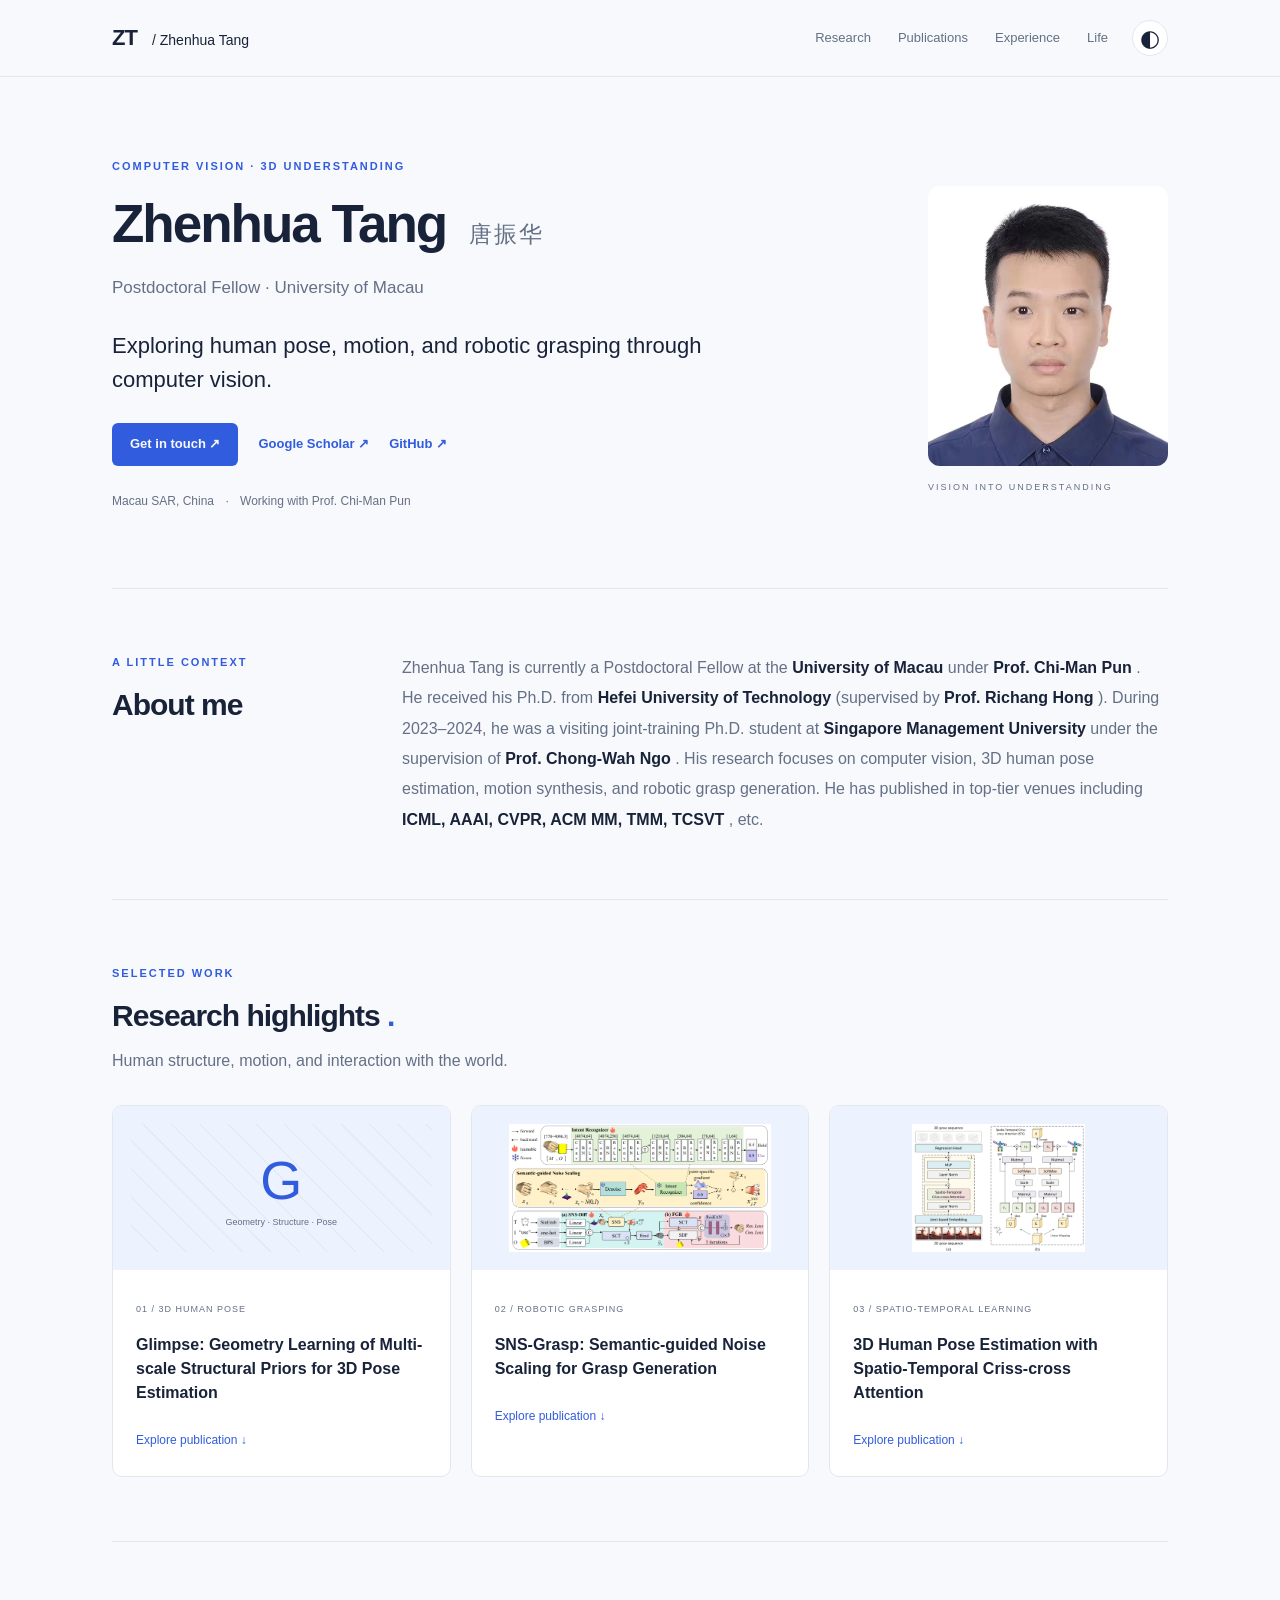
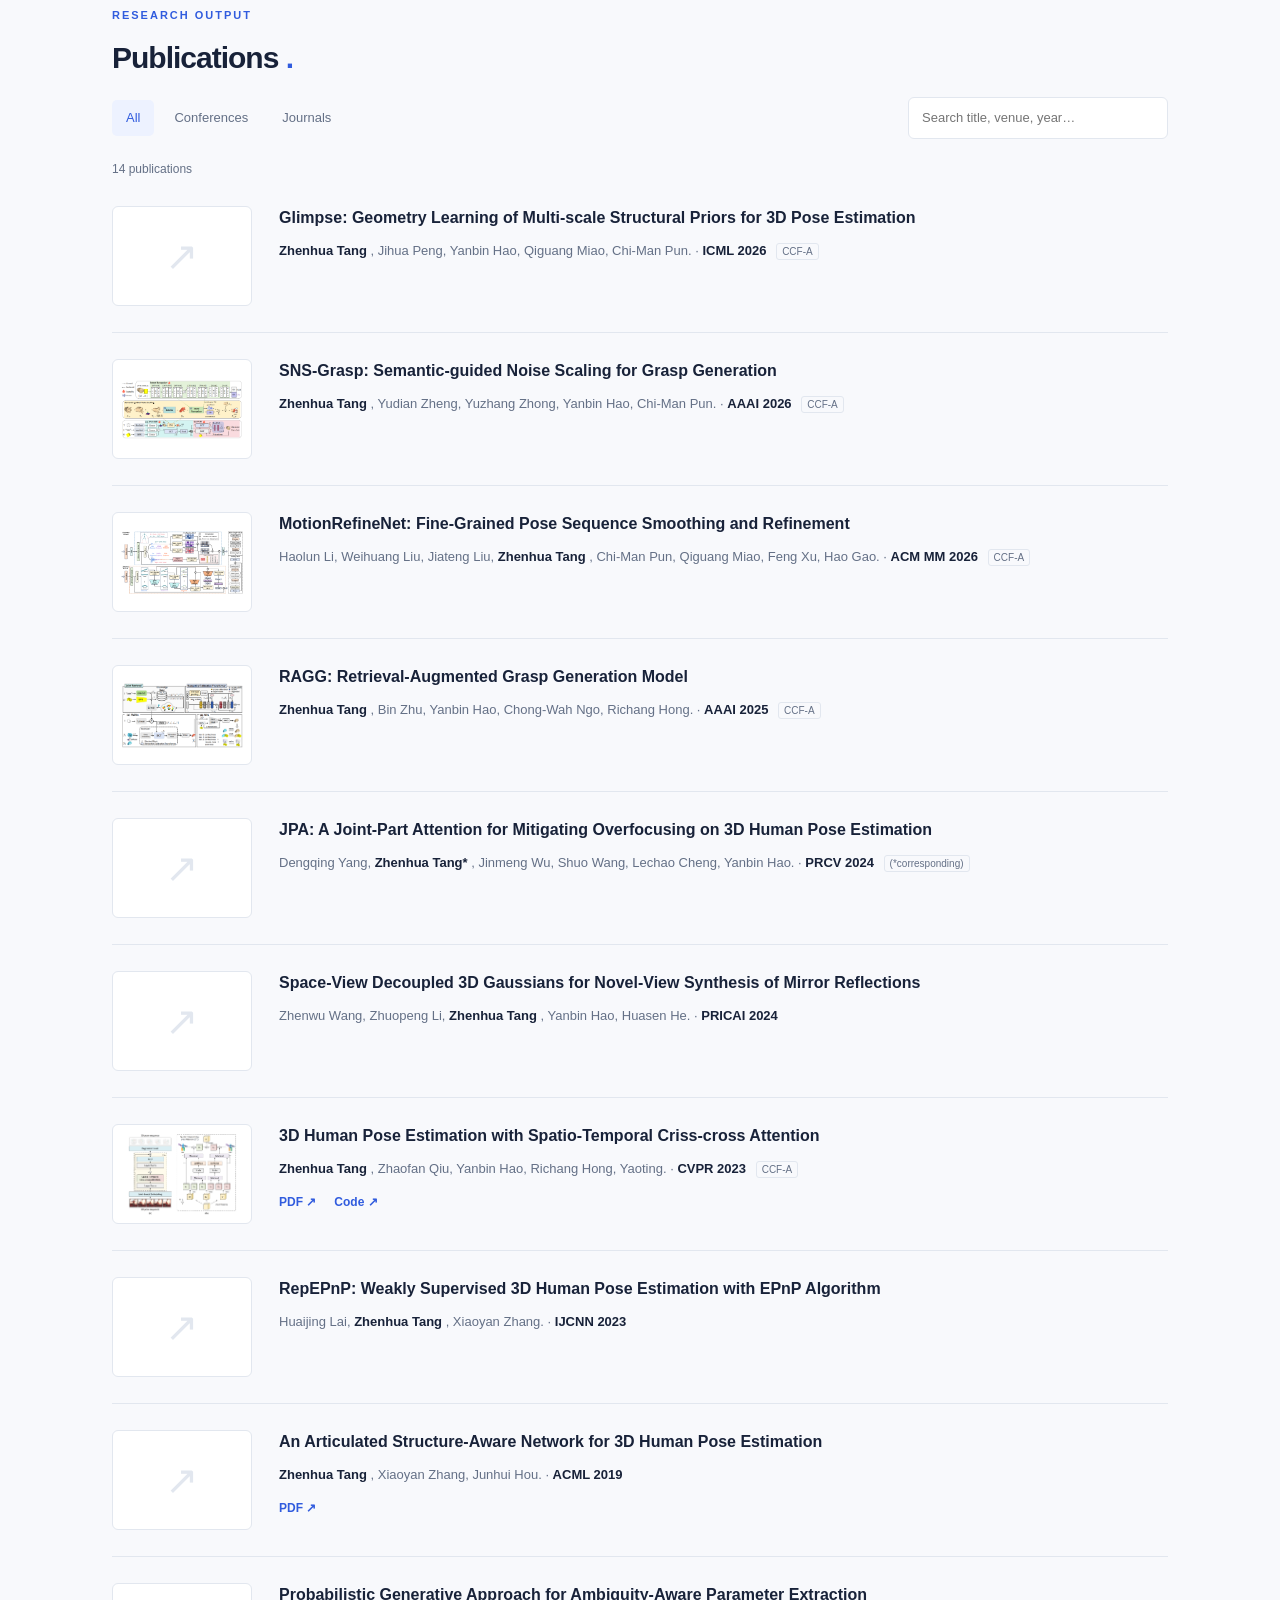
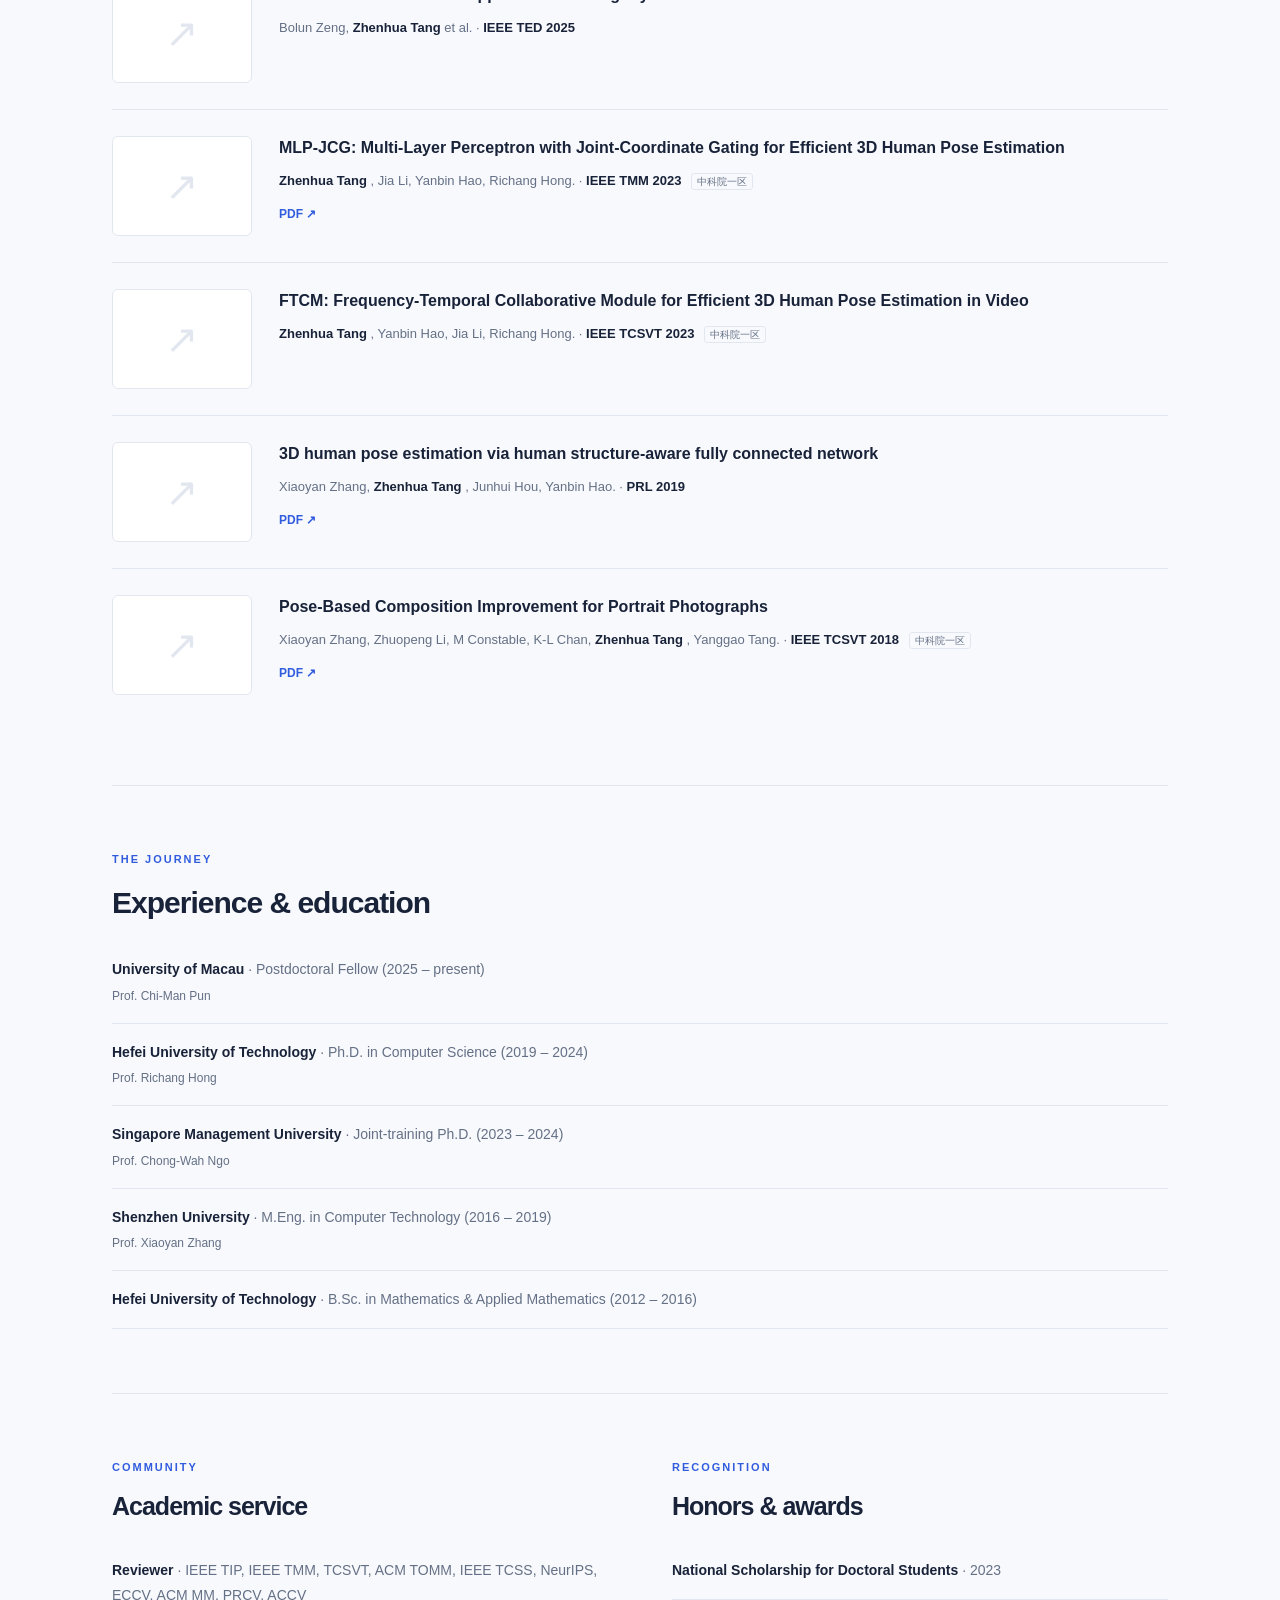
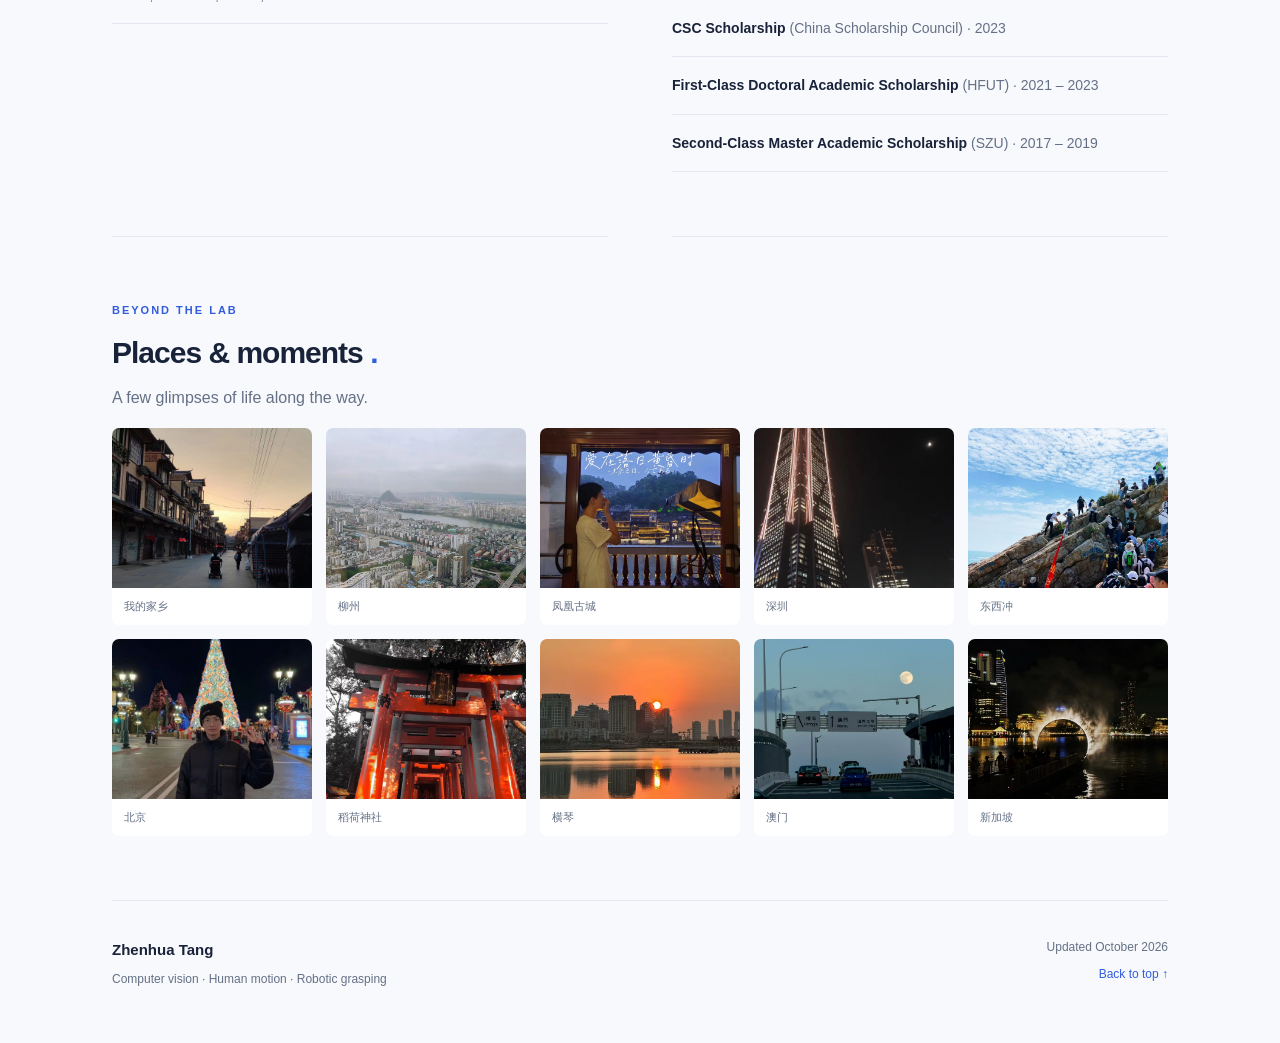
==== index.html @ 8491d450 "Redesign academic homepage with responsive research showcase" ====
<!DOCTYPE html>
<html lang="en">
 <head>
  <meta charset="utf-8"/>
  <meta content="width=device-width,initial-scale=1" name="viewport"/>
  <meta content="Zhenhua Tang, Postdoctoral Fellow at the University of Macau. Research in 3D human pose estimation, motion synthesis and robotic grasp generation." name="description"/>
  <meta content="light dark" name="color-scheme"/>
  <meta content="#f8f9fc" name="theme-color"/>
  <meta content="Zhenhua Tang | 3D Vision &amp; Embodied Intelligence" property="og:title"/>
  <meta content="Research, publications and life beyond the lab." property="og:description"/>
  <meta content="website" property="og:type"/>
  <title>
   Zhenhua Tang · 唐振华 | Research
  </title>
  <link href="data:image/svg+xml,%3Csvg xmlns='http://www.w3.org/2000/svg' viewBox='0 0 80 80'%3E%3Crect width='80' height='80' rx='18' fill='%232f5be7'/%3E%3Ctext x='10' y='54' fill='white' font-size='36'%3EZT%3C/text%3E%3C/svg%3E" rel="icon"/>
  <link href="site.css" rel="stylesheet"/>
 </head>
 <body>
  <a class="skip" href="#main">
   Skip to content
  </a>
  <header>
   <nav aria-label="Main navigation">
    <a class="brand" href="#home">
     ZT
     <span>
      / Zhenhua Tang
     </span>
    </a>
    <div class="nav-links">
     <a href="#research">
      Research
     </a>
     <a href="#publication">
      Publications
     </a>
     <a href="#experience">
      Experience
     </a>
     <a href="#travels">
      Life
     </a>
    </div>
    <button aria-label="Toggle color theme" id="theme" title="Toggle color theme">
     ◐
    </button>
   </nav>
  </header>
  <main id="main">
   <section class="hero" id="home">
    <div>
     <p class="eyebrow">
      COMPUTER VISION · 3D UNDERSTANDING
     </p>
     <h1>
      Zhenhua Tang
      <span lang="zh">
       唐振华
      </span>
     </h1>
     <p class="role">
      Postdoctoral Fellow · University of Macau
     </p>
     <p class="hero-description">
      Exploring human pose, motion, and robotic grasping through computer vision.
     </p>
     <div class="contact">
      <a class="primary" href="mailto:zhenhuat@foxmail.com">
       Get in touch ↗
      </a>
      <a href="https://scholar.google.com.hk/citations?hl=zh-CN&amp;user=5Iop66sAAAAJ">
       Google Scholar ↗
      </a>
      <a href="https://github.com/zhenhuat">
       GitHub ↗
      </a>
     </div>
     <p class="location">
      Macau SAR, China
      <span>
       ·
      </span>
      Working with Prof. Chi-Man Pun
     </p>
    </div>
    <div class="portrait">
     <img alt="Portrait of Zhenhua Tang" height="280" src="zhenhuat.jpg" width="240"/>
     <span>
      VISION INTO UNDERSTANDING
     </span>
    </div>
   </section>
   <section class="about" id="about">
    <div class="section-heading">
     <p class="eyebrow">
      A LITTLE CONTEXT
     </p>
     <h2>
      About me
     </h2>
    </div>
    <div class="bio">
     Zhenhua Tang is currently a Postdoctoral Fellow at the
     <strong>
      University of Macau
     </strong>
     under
     <strong>
      Prof. Chi-Man Pun
     </strong>
     .
      He received his Ph.D. from
     <strong>
      Hefei University of Technology
     </strong>
     (supervised by
     <strong>
      Prof. Richang Hong
     </strong>
     ).
      During 2023–2024, he was a visiting joint-training Ph.D. student at
     <strong>
      Singapore Management University
     </strong>
     under the supervision of
     <strong>
      Prof. Chong-Wah Ngo
     </strong>
     .
      His research focuses on computer vision, 3D human pose estimation, motion synthesis, and robotic grasp generation.
      He has published in top-tier venues including
     <strong>
      ICML, AAAI, CVPR, ACM MM, TMM, TCSVT
     </strong>
     , etc.
    </div>
   </section>
   <section id="research">
    <div class="section-heading">
     <p class="eyebrow">
      SELECTED WORK
     </p>
     <h2>
      Research highlights
      <span class="dot">
       .
      </span>
     </h2>
     <p>
      Human structure, motion, and interaction with the world.
     </p>
    </div>
    <div class="featured">
     <a class="feature" href="#paper-1">
      <div class="feature-image">
       <div aria-hidden="true" class="geometry">
        <span>
         G
        </span>
        <small>
         Geometry · Structure · Pose
        </small>
       </div>
      </div>
      <div class="feature-copy">
       <small>
        01 / 3D HUMAN POSE
       </small>
       <h3>
        Glimpse: Geometry Learning of Multi-scale Structural Priors for 3D Pose Estimation
       </h3>
       <span>
        Explore publication ↓
       </span>
      </div>
     </a>
     <a class="feature" href="#paper-2">
      <div class="feature-image">
       <img alt="SNS-Grasp: Semantic-guided Noise Scaling for Grasp Generation" loading="lazy" src="figs/sns_grasp_framework.png"/>
      </div>
      <div class="feature-copy">
       <small>
        02 / ROBOTIC GRASPING
       </small>
       <h3>
        SNS-Grasp: Semantic-guided Noise Scaling for Grasp Generation
       </h3>
       <span>
        Explore publication ↓
       </span>
      </div>
     </a>
     <a class="feature" href="#paper-7">
      <div class="feature-image">
       <img alt="3D Human Pose Estimation with Spatio-Temporal Criss-cross Attention" loading="lazy" src="figs/cvpr23_stc.png"/>
      </div>
      <div class="feature-copy">
       <small>
        03 / SPATIO-TEMPORAL LEARNING
       </small>
       <h3>
        3D Human Pose Estimation with Spatio-Temporal Criss-cross Attention
       </h3>
       <span>
        Explore publication ↓
       </span>
      </div>
     </a>
    </div>
   </section>
   <section id="publication">
    <div class="section-heading">
     <p class="eyebrow">
      RESEARCH OUTPUT
     </p>
     <h2>
      Publications
      <span class="dot">
       .
      </span>
     </h2>
    </div>
    <div class="tools">
     <div aria-label="Publication type" class="filters" role="group">
      <button aria-pressed="true" class="selected" data-filter="all">
       All
      </button>
      <button aria-pressed="false" data-filter="conference">
       Conferences
      </button>
      <button aria-pressed="false" data-filter="journal">
       Journals
      </button>
     </div>
     <label class="search">
      <span class="sr-only">
       Search publications
      </span>
      <input id="search" placeholder="Search title, venue, year…" type="search"/>
     </label>
    </div>
    <p aria-live="polite" class="result-count" id="results">
    </p>
    <div id="papers">
     <article class="pub-item" data-kind="conference" data-year="2026" id="paper-1">
      <div class="pub-thumb">
       <span aria-hidden="true" class="paper-mark">
        ↗
       </span>
      </div>
      <div>
       <h3>
        Glimpse: Geometry Learning of Multi-scale Structural Priors for 3D Pose Estimation
       </h3>
       <div class="pub-meta">
        <b>
         Zhenhua Tang
        </b>
        , Jihua Peng, Yanbin Hao, Qiguang Miao, Chi-Man Pun. ·
        <b>
         ICML 2026
        </b>
        <span>
         CCF-A
        </span>
       </div>
       <div class="pub-links">
       </div>
      </div>
     </article>
     <article class="pub-item" data-kind="conference" data-year="2026" id="paper-2">
      <div class="pub-thumb">
       <img alt="SNS-Grasp: Semantic-guided Noise Scaling for Grasp Generation research overview" loading="lazy" src="figs/sns_grasp_framework.png"/>
      </div>
      <div>
       <h3>
        SNS-Grasp: Semantic-guided Noise Scaling for Grasp Generation
       </h3>
       <div class="pub-meta">
        <b>
         Zhenhua Tang
        </b>
        , Yudian Zheng, Yuzhang Zhong, Yanbin Hao, Chi-Man Pun. ·
        <b>
         AAAI 2026
        </b>
        <span>
         CCF-A
        </span>
       </div>
       <div class="pub-links">
       </div>
      </div>
     </article>
     <article class="pub-item" data-kind="conference" data-year="2026" id="paper-3">
      <div class="pub-thumb">
       <img alt="MotionRefineNet: Fine-Grained Pose Sequence Smoothing and Refinement research overview" loading="lazy" src="figs/motionrefine_framework.png"/>
      </div>
      <div>
       <h3>
        MotionRefineNet: Fine-Grained Pose Sequence Smoothing and Refinement
       </h3>
       <div class="pub-meta">
        Haolun Li, Weihuang Liu, Jiateng Liu,
        <b>
         Zhenhua Tang
        </b>
        , Chi-Man Pun, Qiguang Miao, Feng Xu, Hao Gao. ·
        <b>
         ACM MM 2026
        </b>
        <span>
         CCF-A
        </span>
       </div>
       <div class="pub-links">
       </div>
      </div>
     </article>
     <article class="pub-item" data-kind="conference" data-year="2025" id="paper-4">
      <div class="pub-thumb">
       <img alt="RAGG: Retrieval-Augmented Grasp Generation Model research overview" loading="lazy" src="figs/ragg_framework.png"/>
      </div>
      <div>
       <h3>
        RAGG: Retrieval-Augmented Grasp Generation Model
       </h3>
       <div class="pub-meta">
        <b>
         Zhenhua Tang
        </b>
        , Bin Zhu, Yanbin Hao, Chong-Wah Ngo, Richang Hong. ·
        <b>
         AAAI 2025
        </b>
        <span>
         CCF-A
        </span>
       </div>
       <div class="pub-links">
       </div>
      </div>
     </article>
     <article class="pub-item" data-kind="conference" data-year="2024" id="paper-5">
      <div class="pub-thumb">
       <span aria-hidden="true" class="paper-mark">
        ↗
       </span>
      </div>
      <div>
       <h3>
        JPA: A Joint-Part Attention for Mitigating Overfocusing on 3D Human Pose Estimation
       </h3>
       <div class="pub-meta">
        Dengqing Yang,
        <b>
         Zhenhua Tang*
        </b>
        , Jinmeng Wu, Shuo Wang, Lechao Cheng, Yanbin Hao. ·
        <b>
         PRCV 2024
        </b>
        <span>
         (*corresponding)
        </span>
       </div>
       <div class="pub-links">
       </div>
      </div>
     </article>
     <article class="pub-item" data-kind="conference" data-year="2024" id="paper-6">
      <div class="pub-thumb">
       <span aria-hidden="true" class="paper-mark">
        ↗
       </span>
      </div>
      <div>
       <h3>
        Space-View Decoupled 3D Gaussians for Novel-View Synthesis of Mirror Reflections
       </h3>
       <div class="pub-meta">
        Zhenwu Wang, Zhuopeng Li,
        <b>
         Zhenhua Tang
        </b>
        , Yanbin Hao, Huasen He. ·
        <b>
         PRICAI 2024
        </b>
       </div>
       <div class="pub-links">
       </div>
      </div>
     </article>
     <article class="pub-item" data-kind="conference" data-year="2023" id="paper-7">
      <div class="pub-thumb">
       <img alt="3D Human Pose Estimation with Spatio-Temporal Criss-cross Attention research overview" loading="lazy" src="figs/cvpr23_stc.png"/>
      </div>
      <div>
       <h3>
        3D Human Pose Estimation with Spatio-Temporal Criss-cross Attention
       </h3>
       <div class="pub-meta">
        <b>
         Zhenhua Tang
        </b>
        , Zhaofan Qiu, Yanbin Hao, Richang Hong, Yaoting. ·
        <b>
         CVPR 2023
        </b>
        <span>
         CCF-A
        </span>
       </div>
       <div class="pub-links">
        <a href="https://openaccess.thecvf.com/content/CVPR2023/papers/Tang_3D_Human_Pose_Estimation_With_Spatio-Temporal_Criss-Cross_Attention_CVPR_2023_paper.pdf">
         PDF ↗
        </a>
        <a href="https://github.com/zhenhuat/STCFormer">
         Code ↗
        </a>
       </div>
      </div>
     </article>
     <article class="pub-item" data-kind="conference" data-year="2023" id="paper-8">
      <div class="pub-thumb">
       <span aria-hidden="true" class="paper-mark">
        ↗
       </span>
      </div>
      <div>
       <h3>
        RepEPnP: Weakly Supervised 3D Human Pose Estimation with EPnP Algorithm
       </h3>
       <div class="pub-meta">
        Huaijing Lai,
        <b>
         Zhenhua Tang
        </b>
        , Xiaoyan Zhang. ·
        <b>
         IJCNN 2023
        </b>
       </div>
       <div class="pub-links">
       </div>
      </div>
     </article>
     <article class="pub-item" data-kind="conference" data-year="2019" id="paper-9">
      <div class="pub-thumb">
       <span aria-hidden="true" class="paper-mark">
        ↗
       </span>
      </div>
      <div>
       <h3>
        An Articulated Structure-Aware Network for 3D Human Pose Estimation
       </h3>
       <div class="pub-meta">
        <b>
         Zhenhua Tang
        </b>
        , Xiaoyan Zhang, Junhui Hou. ·
        <b>
         ACML 2019
        </b>
       </div>
       <div class="pub-links">
        <a href="http://proceedings.mlr.press/v101/tang19a.html">
         PDF ↗
        </a>
       </div>
      </div>
     </article>
     <article class="pub-item" data-kind="journal" data-year="2025" id="paper-10">
      <div class="pub-thumb">
       <span aria-hidden="true" class="paper-mark">
        ↗
       </span>
      </div>
      <div>
       <h3>
        Probabilistic Generative Approach for Ambiguity-Aware Parameter Extraction
       </h3>
       <div class="pub-meta">
        Bolun Zeng,
        <b>
         Zhenhua Tang
        </b>
        et al. ·
        <b>
         IEEE TED 2025
        </b>
       </div>
       <div class="pub-links">
       </div>
      </div>
     </article>
     <article class="pub-item" data-kind="journal" data-year="2023" id="paper-11">
      <div class="pub-thumb">
       <span aria-hidden="true" class="paper-mark">
        ↗
       </span>
      </div>
      <div>
       <h3>
        MLP-JCG: Multi-Layer Perceptron with Joint-Coordinate Gating for Efficient 3D Human Pose Estimation
       </h3>
       <div class="pub-meta">
        <b>
         Zhenhua Tang
        </b>
        , Jia Li, Yanbin Hao, Richang Hong. ·
        <b>
         IEEE TMM 2023
        </b>
        <span>
         中科院一区
        </span>
       </div>
       <div class="pub-links">
        <a href="https://ieeexplore.ieee.org/document/10029937">
         PDF ↗
        </a>
       </div>
      </div>
     </article>
     <article class="pub-item" data-kind="journal" data-year="2023" id="paper-12">
      <div class="pub-thumb">
       <span aria-hidden="true" class="paper-mark">
        ↗
       </span>
      </div>
      <div>
       <h3>
        FTCM: Frequency-Temporal Collaborative Module for Efficient 3D Human Pose Estimation in Video
       </h3>
       <div class="pub-meta">
        <b>
         Zhenhua Tang
        </b>
        , Yanbin Hao, Jia Li, Richang Hong. ·
        <b>
         IEEE TCSVT 2023
        </b>
        <span>
         中科院一区
        </span>
       </div>
       <div class="pub-links">
       </div>
      </div>
     </article>
     <article class="pub-item" data-kind="journal" data-year="2019" id="paper-13">
      <div class="pub-thumb">
       <span aria-hidden="true" class="paper-mark">
        ↗
       </span>
      </div>
      <div>
       <h3>
        3D human pose estimation via human structure-aware fully connected network
       </h3>
       <div class="pub-meta">
        Xiaoyan Zhang,
        <b>
         Zhenhua Tang
        </b>
        , Junhui Hou, Yanbin Hao. ·
        <b>
         PRL 2019
        </b>
       </div>
       <div class="pub-links">
        <a href="https://www.sciencedirect.com/science/article/pii/S016786551830432X">
         PDF ↗
        </a>
       </div>
      </div>
     </article>
     <article class="pub-item" data-kind="journal" data-year="2018" id="paper-14">
      <div class="pub-thumb">
       <span aria-hidden="true" class="paper-mark">
        ↗
       </span>
      </div>
      <div>
       <h3>
        Pose-Based Composition Improvement for Portrait Photographs
       </h3>
       <div class="pub-meta">
        Xiaoyan Zhang, Zhuopeng Li, M Constable, K-L Chan,
        <b>
         Zhenhua Tang
        </b>
        , Yanggao Tang. ·
        <b>
         IEEE TCSVT 2018
        </b>
        <span>
         中科院一区
        </span>
       </div>
       <div class="pub-links">
        <a href="https://ieeexplore.ieee.org/document/8319951">
         PDF ↗
        </a>
       </div>
      </div>
     </article>
    </div>
    <p hidden="" id="empty">
     No publications match your search.
    </p>
   </section>
   <section id="experience">
    <div class="section-heading">
     <p class="eyebrow">
      THE JOURNEY
     </p>
     <h2>
      Experience &amp; education
     </h2>
    </div>
    <ul class="clean-list">
     <li>
      <strong>
       University of Macau
      </strong>
      · Postdoctoral Fellow (2025 – present)
      <span>
       Prof. Chi-Man Pun
      </span>
     </li>
     <li>
      <strong>
       Hefei University of Technology
      </strong>
      · Ph.D. in Computer Science (2019 – 2024)
      <span>
       Prof. Richang Hong
      </span>
     </li>
     <li>
      <strong>
       Singapore Management University
      </strong>
      · Joint-training Ph.D. (2023 – 2024)
      <span>
       Prof. Chong-Wah Ngo
      </span>
     </li>
     <li>
      <strong>
       Shenzhen University
      </strong>
      · M.Eng. in Computer Technology (2016 – 2019)
      <span>
       Prof. Xiaoyan Zhang
      </span>
     </li>
     <li>
      <strong>
       Hefei University of Technology
      </strong>
      · B.Sc. in Mathematics &amp; Applied Mathematics (2012 – 2016)
     </li>
    </ul>
   </section>
   <div class="details-grid">
    <section id="service">
     <p class="eyebrow">
      COMMUNITY
     </p>
     <h2>
      Academic service
     </h2>
     <ul class="clean-list">
      <li>
       <strong>
        Reviewer
       </strong>
       · IEEE TIP, IEEE TMM, TCSVT, ACM TOMM, IEEE TCSS, NeurIPS, ECCV, ACM MM, PRCV, ACCV
      </li>
     </ul>
    </section>
    <section id="awards">
     <p class="eyebrow">
      RECOGNITION
     </p>
     <h2>
      Honors &amp; awards
     </h2>
     <ul class="clean-list">
      <li>
       <strong>
        National Scholarship for Doctoral Students
       </strong>
       · 2023
      </li>
      <li>
       <strong>
        CSC Scholarship
       </strong>
       (China Scholarship Council) · 2023
      </li>
      <li>
       <strong>
        First-Class Doctoral Academic Scholarship
       </strong>
       (HFUT) · 2021 – 2023
      </li>
      <li>
       <strong>
        Second-Class Master Academic Scholarship
       </strong>
       (SZU) · 2017 – 2019
      </li>
     </ul>
    </section>
   </div>
   <section id="travels">
    <div class="section-heading">
     <p class="eyebrow">
      BEYOND THE LAB
     </p>
     <h2>
      Places &amp; moments
      <span class="dot">
       .
      </span>
     </h2>
     <p>
      A few glimpses of life along the way.
     </p>
    </div>
    <div class="gallery">
     <button aria-label="View photo: 我的家乡" class="photo">
      <img alt="我的家乡" loading="lazy" src="guling.jpg"/>
      <span>
       我的家乡
      </span>
     </button>
     <button aria-label="View photo: 柳州" class="photo">
      <img alt="柳州" loading="lazy" src="liuzhou.jpg"/>
      <span>
       柳州
      </span>
     </button>
     <button aria-label="View photo: 凤凰古城" class="photo">
      <img alt="凤凰古城" loading="lazy" src="fenghuang.jpg"/>
      <span>
       凤凰古城
      </span>
     </button>
     <button aria-label="View photo: 深圳" class="photo">
      <img alt="深圳" loading="lazy" src="shenzhen.jpg"/>
      <span>
       深圳
      </span>
     </button>
     <button aria-label="View photo: 东西冲" class="photo">
      <img alt="东西冲" loading="lazy" src="xichong.jpg"/>
      <span>
       东西冲
      </span>
     </button>
     <button aria-label="View photo: 北京" class="photo">
      <img alt="北京" loading="lazy" src="beijing.jpg"/>
      <span>
       北京
      </span>
     </button>
     <button aria-label="View photo: 稻荷神社" class="photo">
      <img alt="稻荷神社" loading="lazy" src="daban.jpg"/>
      <span>
       稻荷神社
      </span>
     </button>
     <button aria-label="View photo: 横琴" class="photo">
      <img alt="横琴" loading="lazy" src="hengqin.jpg"/>
      <span>
       横琴
      </span>
     </button>
     <button aria-label="View photo: 澳门" class="photo">
      <img alt="澳门" loading="lazy" src="aomen.jpg"/>
      <span>
       澳门
      </span>
     </button>
     <button aria-label="View photo: 新加坡" class="photo">
      <img alt="新加坡" loading="lazy" src="xinjiapo.jpg"/>
      <span>
       新加坡
      </span>
     </button>
    </div>
   </section>
   <section hidden="" id="visitors">
    <p class="eyebrow">
     AROUND THE WORLD
    </p>
    <h2>
     Visitors
    </h2>
    <p class="visitor-note">
     Approximate visitor locations provided by a third-party analytics service.
    </p>
    <a id="visitor-link" rel="noopener noreferrer" target="_blank">
     <img alt="World map of approximate visitor locations" id="visitor-map"/>
    </a>
   </section>
   <footer>
    <div>
     <strong>
      Zhenhua Tang
     </strong>
     <p>
      Computer vision · Human motion · Robotic grasping
     </p>
    </div>
    <div>
     <span>
      Updated October 2026
     </span>
     <a href="#home">
      Back to top ↑
     </a>
    </div>
   </footer>
  </main>
  <dialog id="lightbox">
   <button aria-label="Close photo" class="close">
    ×
   </button>
   <img alt=""/>
   <p>
   </p>
  </dialog>
  <script src="site-config.js">
  </script>
  <script src="site.js">
  </script>
 </body>
</html>
---- site.css ----
:root{--bg:#f8f9fc;--surface:#fff;--text:#182239;--muted:#647086;--line:#e2e7ef;--accent:#315cde;--soft:#edf2ff;color-scheme:light}html[data-theme=dark]{--bg:#111722;--surface:#192230;--text:#e8edf7;--muted:#a4b0c4;--line:#303c50;--accent:#99b1ff;--soft:#222f48;color-scheme:dark}*{box-sizing:border-box}html{scroll-behavior:smooth;scroll-padding-top:100px}body{margin:0;background:var(--bg);color:var(--text);font:16px/1.75 Inter,-apple-system,BlinkMacSystemFont,'Segoe UI','Microsoft YaHei',sans-serif}a{color:var(--accent);text-decoration:none}a:hover{text-decoration:underline}button,input{font:inherit}button{cursor:pointer}a:focus-visible,button:focus-visible,input:focus-visible{outline:3px solid var(--accent);outline-offset:4px}header{position:sticky;top:0;background:var(--bg);border-bottom:1px solid var(--line);z-index:20}nav{max-width:1120px;margin:auto;min-height:76px;display:flex;align-items:center;gap:24px;padding:12px 32px}.brand{font-size:22px;font-weight:800;color:var(--text);letter-spacing:-1px}.brand span{font-size:14px;font-weight:500;letter-spacing:0;margin-left:10px}.nav-links{display:flex;gap:27px;margin-left:auto}.nav-links a{font-size:13px;color:var(--muted)}.nav-links a.active{color:var(--accent)}#theme{border:1px solid var(--line);background:var(--surface);color:var(--text);border-radius:50%;width:36px;height:36px;font-size:23px;line-height:1}main{max-width:1120px;margin:auto;padding:0 32px}section{padding:64px 0;border-bottom:1px solid var(--line)}.hero{display:grid;grid-template-columns:1fr 240px;gap:70px;align-items:center;padding:80px 0 64px}.eyebrow{font-size:11px;letter-spacing:2px;font-weight:700;color:var(--accent);margin:0 0 14px}h1{font-size:clamp(34px,4.6vw,53px);line-height:1.15;letter-spacing:-2px;margin:18px 0}h1 span{display:inline-block;font-size:23px;color:var(--muted);font-weight:400;letter-spacing:2px;margin-left:10px}h2{font-size:30px;line-height:1.25;letter-spacing:-1px;margin:0 0 20px}h3{line-height:1.5}.dot{color:var(--accent)}.role{font-size:17px;margin:0;color:var(--muted)}.hero-description{font-size:22px;line-height:1.55;max-width:600px;margin:26px 0}.contact{display:flex;gap:20px;align-items:center;flex-wrap:wrap;font-size:13px;font-weight:600}.contact .primary{padding:10px 18px;background:var(--accent);color:var(--bg);border-radius:6px}.location{font-size:12px;color:var(--muted);margin-top:25px}.location span{margin:0 8px}.portrait img{width:240px;height:280px;object-fit:cover;border-radius:12px;display:block}.portrait>span{display:block;letter-spacing:2px;font-size:9px;color:var(--muted);margin-top:14px}.about{display:grid;grid-template-columns:250px 1fr;gap:40px}.bio{max-width:760px;line-height:1.9;color:var(--muted)}.bio strong{color:var(--text);font-weight:600}.section-heading>p:last-child:not(.eyebrow){color:var(--muted);margin-top:-8px}.featured{display:grid;grid-template-columns:repeat(3,1fr);gap:20px;margin-top:30px}.feature{display:block;border:1px solid var(--line);border-radius:10px;overflow:hidden;background:var(--surface);color:var(--text);transition:transform .2s}.feature:hover{transform:translateY(-4px);text-decoration:none}.feature-image{height:164px;background:var(--soft);padding:18px;display:flex;align-items:center;justify-content:center}.feature-image img{width:100%;height:100%;object-fit:contain}.feature-copy{padding:23px}.feature-copy small{font-size:9px;letter-spacing:1px;color:var(--muted)}.feature-copy h3{font-size:16px;margin:12px 0 20px}.feature-copy>span{font-size:12px;color:var(--accent)}.geometry{width:100%;height:100%;display:grid;place-content:center;text-align:center;background:repeating-linear-gradient(45deg,transparent,transparent 18px,var(--line) 19px,transparent 20px)}.geometry span{font-size:54px;line-height:1.3;color:var(--accent);font-weight:300}.geometry small{font-size:9px;color:var(--muted)}.tools{display:flex;justify-content:space-between;gap:20px;align-items:center;flex-wrap:wrap}.filters{display:flex;gap:6px}.filters button{padding:7px 14px;border:0;border-radius:5px;background:transparent;color:var(--muted);font-size:13px}.filters .selected{background:var(--soft);color:var(--accent)}input{border:1px solid var(--line);background:var(--surface);border-radius:6px;padding:9px 13px;color:var(--text);font-size:13px;width:260px}.result-count{font-size:12px;color:var(--muted);margin:20px 0 0}.pub-item{display:grid;grid-template-columns:140px 1fr;gap:27px;padding:26px 0;border-bottom:1px solid var(--line)}.pub-item:last-child{border:0}.pub-item[hidden]{display:none}.pub-thumb{width:140px;height:100px;background:var(--surface);border:1px solid var(--line);border-radius:6px;display:grid;place-items:center;padding:8px}.pub-thumb img{width:100%;height:82px;object-fit:contain}.paper-mark{color:var(--line);font-size:40px}.pub-item h3{font-size:16px;font-weight:650;margin:0 0 9px}.pub-meta{color:var(--muted);font-size:13px;line-height:1.85}.pub-meta b{color:var(--text)}.pub-meta span{font-size:10px;border:1px solid var(--line);padding:2px 5px;margin-left:6px;border-radius:3px}.pub-links{display:flex;gap:18px;font-size:12px;font-weight:600;margin-top:10px}.clean-list{list-style:none;padding:0;margin:0}.clean-list li{padding:16px 0;border-bottom:1px solid var(--line);color:var(--muted);font-size:14px}.clean-list li strong{color:var(--text)}.clean-list li>span{display:block;font-size:12px;margin-top:4px}.details-grid{display:grid;grid-template-columns:1fr 1fr;gap:64px}.details-grid h2{font-size:25px}.gallery{display:grid;grid-template-columns:repeat(5,1fr);gap:14px}.photo{border:0;padding:0;background:var(--surface);color:var(--text);border-radius:7px;overflow:hidden;text-align:left}.photo img{display:block;width:100%;aspect-ratio:1.25;object-fit:cover;transition:filter .2s}.photo:hover img{filter:brightness(1.1)}.photo span{display:block;font-size:11px;padding:9px 12px;color:var(--muted)}footer{display:flex;justify-content:space-between;gap:24px;padding:36px 0 48px;font-size:12px;color:var(--muted)}footer strong{color:var(--text);font-size:15px}footer p{margin:5px 0}footer>div:last-child{display:flex;flex-direction:column;text-align:right;gap:6px}dialog{border:1px solid var(--line);background:var(--surface);color:var(--text);padding:40px 20px 12px;border-radius:10px;max-width:90vw;max-height:92vh}dialog::backdrop{background:#080f20cc}dialog img{display:block;max-width:82vw;max-height:72vh;object-fit:contain}dialog p{text-align:center;margin:10px 0}.close{position:absolute;right:8px;top:1px;font-size:28px;background:transparent;border:0;color:var(--text);width:38px;height:38px}.sr-only,.skip:not(:focus){position:absolute;width:1px;height:1px;overflow:hidden;clip-path:inset(50%)}.skip:focus{position:fixed;top:10px;left:10px;z-index:50;background:var(--surface);padding:12px}#visitor-map{max-width:100%;width:600px}.visitor-note{color:var(--muted);font-size:12px}@media(max-width:800px){.brand span{display:none}.hero{gap:30px;grid-template-columns:1fr 160px}.portrait img{width:160px;height:200px}.portrait>span{font-size:7px}.about{grid-template-columns:1fr;gap:0}.featured{gap:12px}.feature-copy{padding:15px}.feature-copy h3{font-size:14px}.gallery{grid-template-columns:repeat(3,1fr)}}@media(max-width:560px){nav{padding:12px 20px;gap:14px;flex-wrap:wrap}.nav-links{gap:14px}.nav-links a{font-size:11px}main{padding:0 22px}.hero{padding-top:38px;grid-template-columns:1fr;gap:25px}.portrait{grid-row:1;display:flex;align-items:end;gap:18px}.portrait img{width:92px;height:108px}.portrait>span{max-width:100px;line-height:1.8}.hero h1{font-size:36px;letter-spacing:-1.4px}.hero h1 span{font-size:21px}.hero-description{font-size:20px}.contact{gap:16px}.location{line-height:1.8}section{padding:42px 0}h2{font-size:27px}.featured{grid-template-columns:1fr}.feature{display:grid;grid-template-columns:115px 1fr}.feature-image{height:100%;min-height:160px;padding:9px}.feature-copy h3{margin:8px 0 12px}.geometry small{display:none}.pub-item{grid-template-columns:1fr;gap:14px}.pub-thumb:has(.paper-mark){display:none}.pub-thumb{width:160px}.details-grid{grid-template-columns:1fr;gap:0}.gallery{grid-template-columns:repeat(2,1fr)}input{width:100%}.search{width:100%}footer{flex-direction:column}footer>div:last-child{text-align:left}}@media(prefers-reduced-motion:reduce){html{scroll-behavior:auto}*,*::before,*::after{animation:none!important;transition:none!important}}
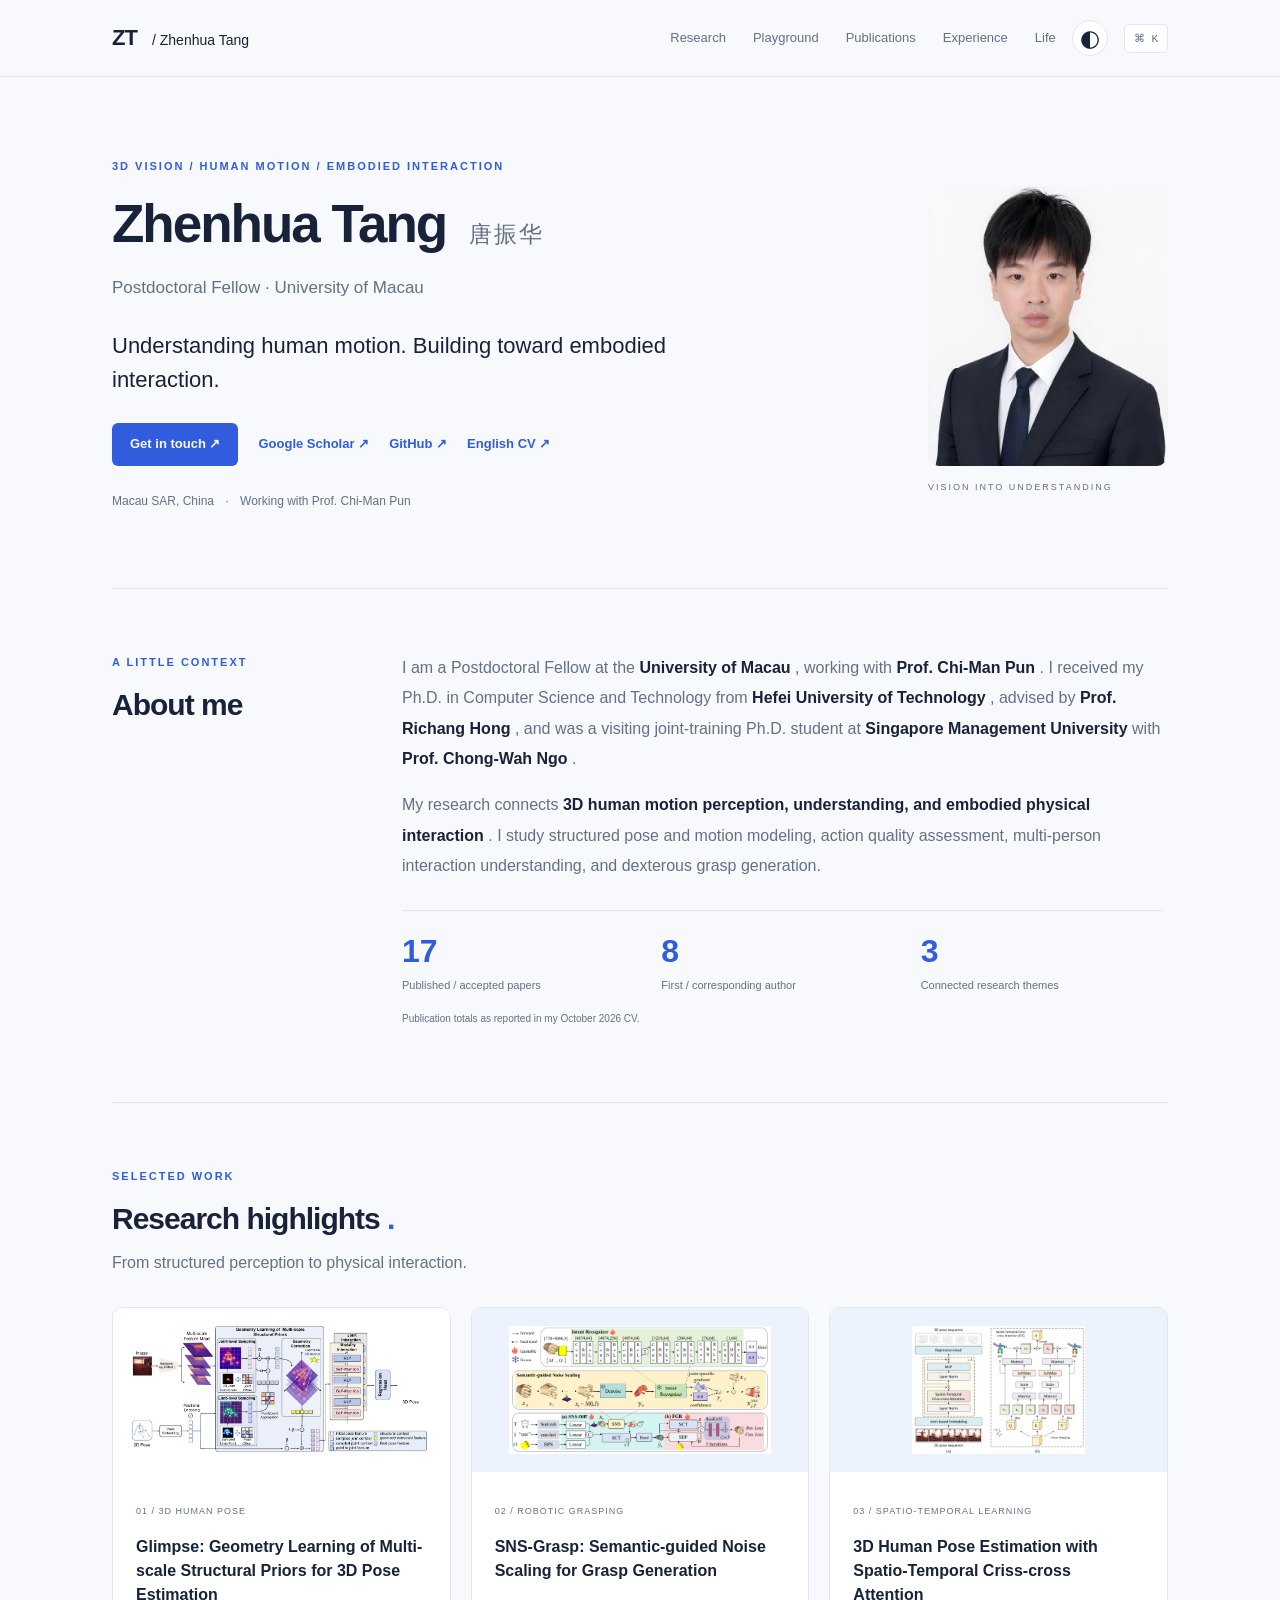
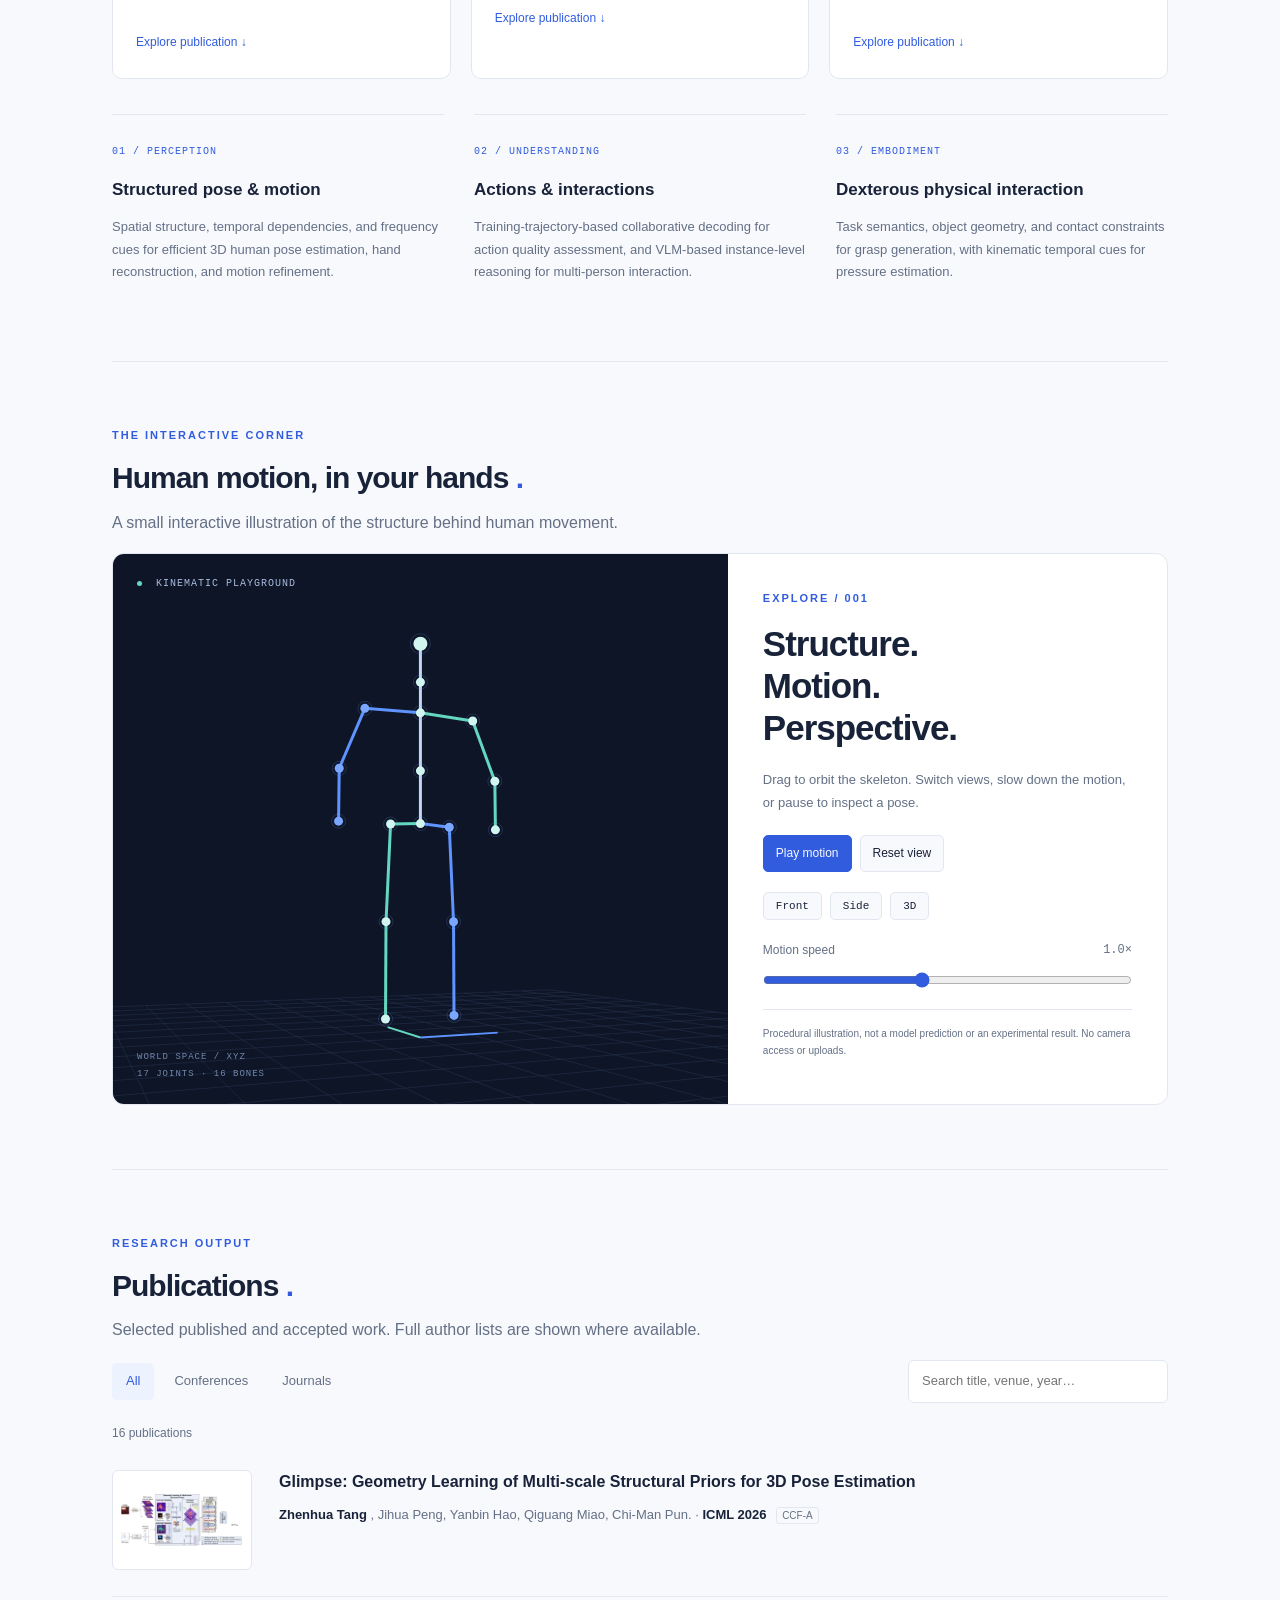
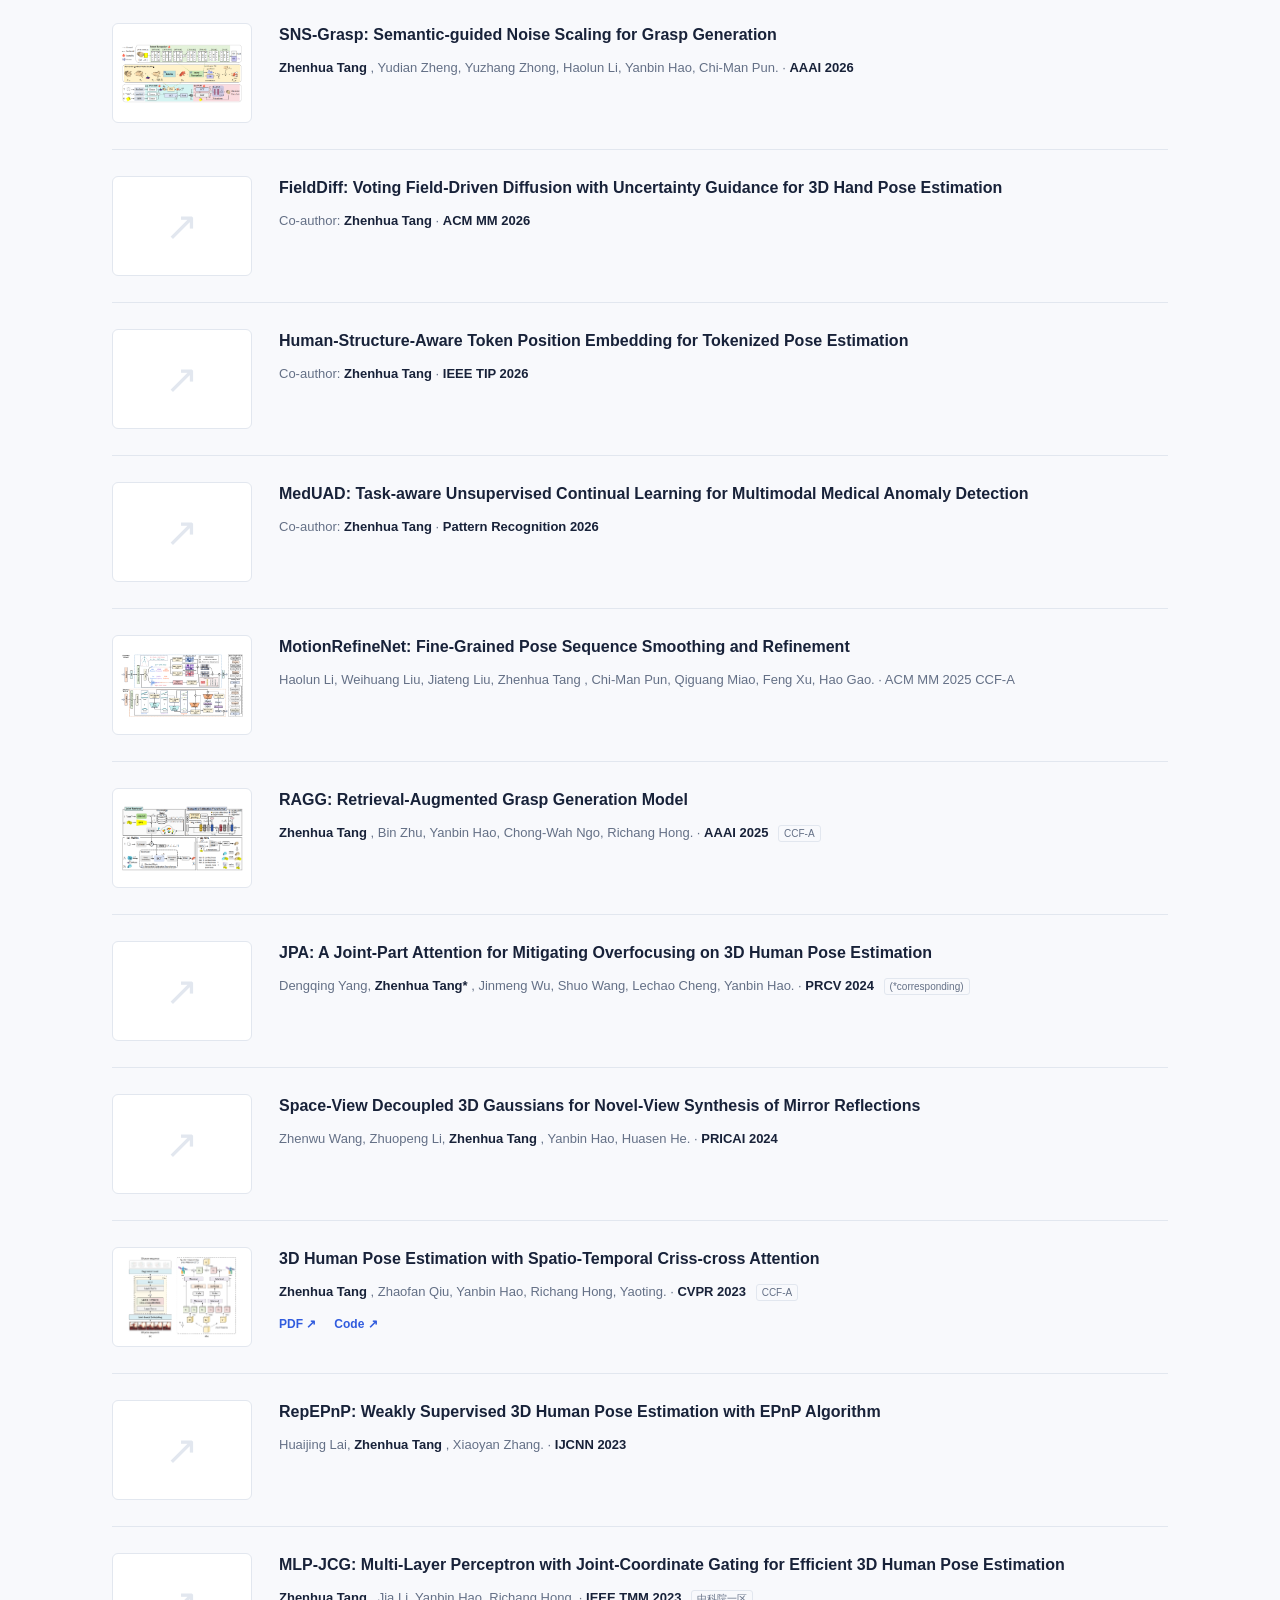
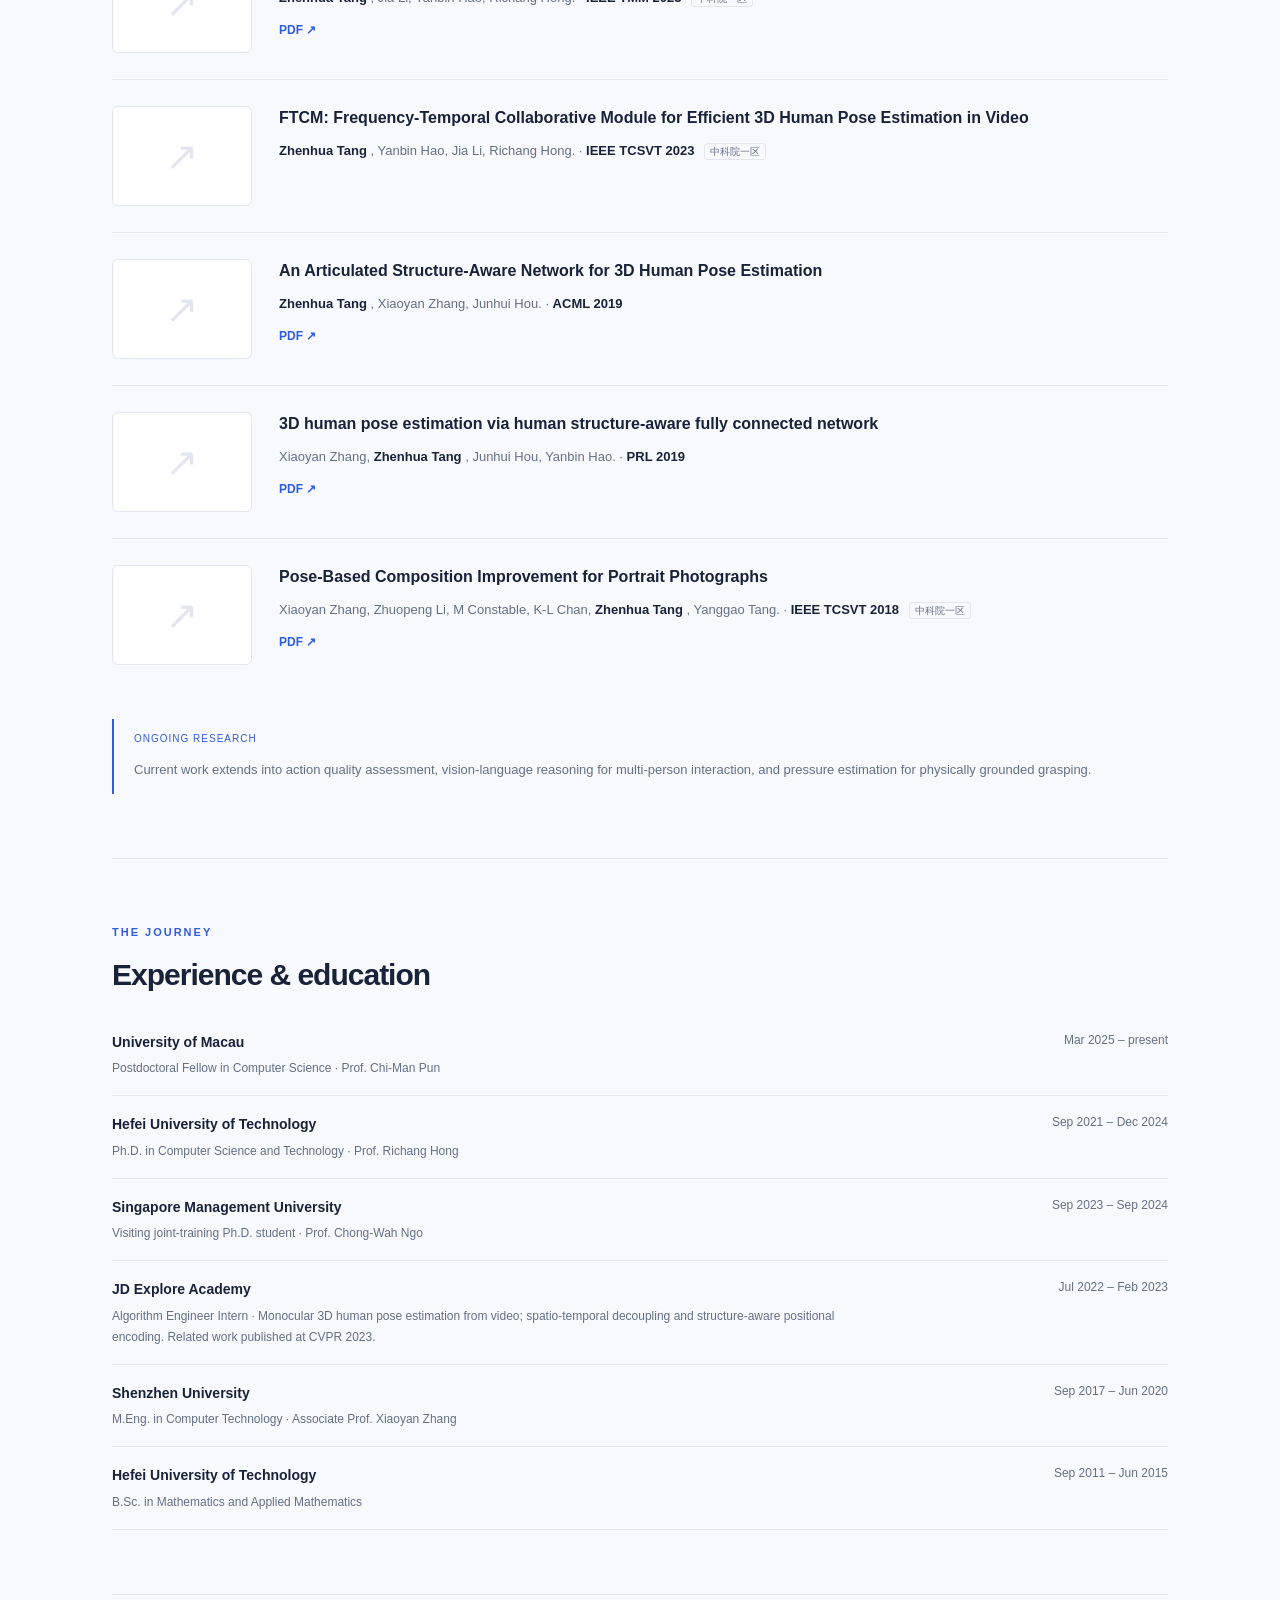
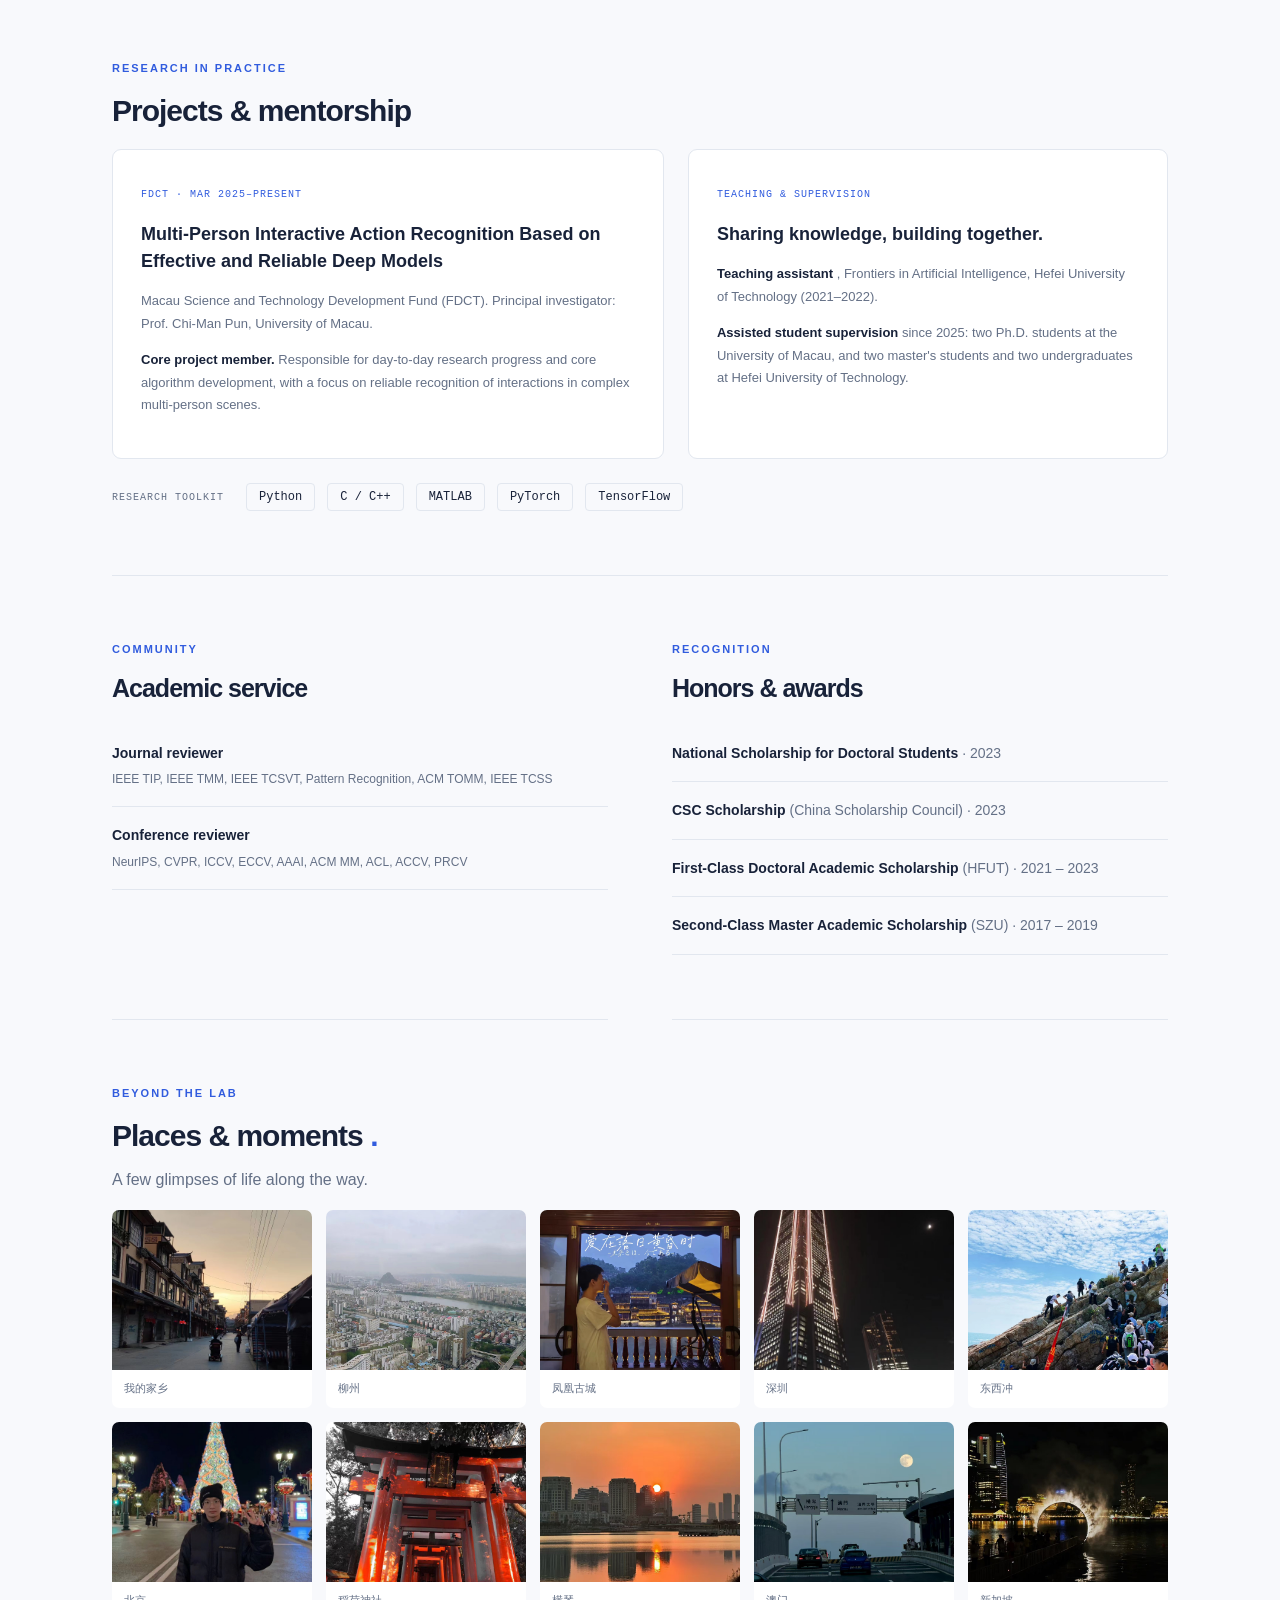
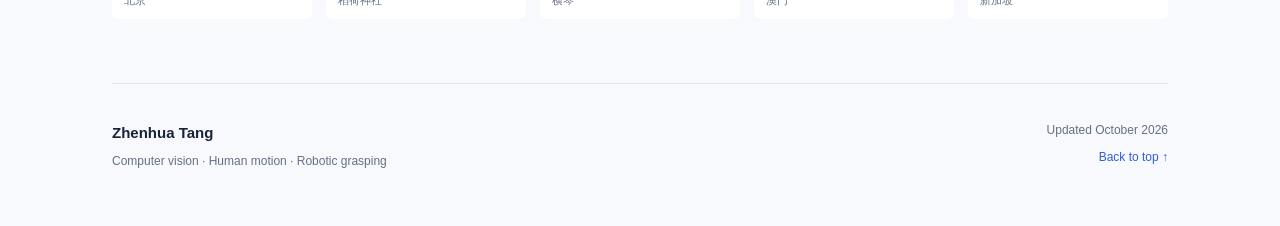
==== commit 8964ac03: "Integrate latest English CV and Glimpse framework with interactive motion lab" ====
--- a/index.html
+++ b/index.html
@@ -31,6 +31,9 @@
      <a href="#research">
       Research
      </a>
+     <a href="#lab">
+      Playground
+     </a>
      <a href="#publication">
       Publications
      </a>
@@ -44,13 +47,16 @@
     <button aria-label="Toggle color theme" id="theme" title="Toggle color theme">
      ◐
     </button>
+    <button aria-label="Open quick navigation" class="palette-trigger" id="open-palette">
+     ⌘ K
+    </button>
    </nav>
   </header>
   <main id="main">
    <section class="hero" id="home">
     <div>
      <p class="eyebrow">
-      COMPUTER VISION · 3D UNDERSTANDING
+      3D VISION / HUMAN MOTION / EMBODIED INTERACTION
      </p>
      <h1>
       Zhenhua Tang
@@ -62,7 +68,7 @@
       Postdoctoral Fellow · University of Macau
      </p>
      <p class="hero-description">
-      Exploring human pose, motion, and robotic grasping through computer vision.
+      Understanding human motion. Building toward embodied interaction.
      </p>
      <div class="contact">
       <a class="primary" href="mailto:zhenhuat@foxmail.com">
@@ -74,6 +80,9 @@
       <a href="https://github.com/zhenhuat">
        GitHub ↗
       </a>
+      <a href="cv.html">
+       English CV ↗
+      </a>
      </div>
      <p class="location">
       Macau SAR, China
@@ -84,7 +93,7 @@
      </p>
     </div>
     <div class="portrait">
-     <img alt="Portrait of Zhenhua Tang" height="280" src="zhenhuat.jpg" width="240"/>
+     <img alt="Portrait of Zhenhua Tang" height="280" src="portrait-2026.jpg" width="240"/>
      <span>
       VISION INTO UNDERSTANDING
      </span>
@@ -100,39 +109,69 @@
      </h2>
     </div>
     <div class="bio">
-     Zhenhua Tang is currently a Postdoctoral Fellow at the
-     <strong>
-      University of Macau
-     </strong>
-     under
-     <strong>
-      Prof. Chi-Man Pun
-     </strong>
-     .
-      He received his Ph.D. from
-     <strong>
-      Hefei University of Technology
-     </strong>
-     (supervised by
-     <strong>
-      Prof. Richang Hong
-     </strong>
-     ).
-      During 2023–2024, he was a visiting joint-training Ph.D. student at
-     <strong>
-      Singapore Management University
-     </strong>
-     under the supervision of
-     <strong>
-      Prof. Chong-Wah Ngo
-     </strong>
-     .
-      His research focuses on computer vision, 3D human pose estimation, motion synthesis, and robotic grasp generation.
-      He has published in top-tier venues including
-     <strong>
-      ICML, AAAI, CVPR, ACM MM, TMM, TCSVT
-     </strong>
-     , etc.
+     <p>
+      I am a Postdoctoral Fellow at the
+      <strong>
+       University of Macau
+      </strong>
+      , working with
+      <strong>
+       Prof. Chi-Man Pun
+      </strong>
+      . I received my Ph.D. in Computer Science and Technology from
+      <strong>
+       Hefei University of Technology
+      </strong>
+      , advised by
+      <strong>
+       Prof. Richang Hong
+      </strong>
+      , and was a visiting joint-training Ph.D. student at
+      <strong>
+       Singapore Management University
+      </strong>
+      with
+      <strong>
+       Prof. Chong-Wah Ngo
+      </strong>
+      .
+     </p>
+     <p>
+      My research connects
+      <strong>
+       3D human motion perception, understanding, and embodied physical interaction
+      </strong>
+      . I study structured pose and motion modeling, action quality assessment, multi-person interaction understanding, and dexterous grasp generation.
+     </p>
+     <div class="research-stats">
+      <div>
+       <strong>
+        17
+       </strong>
+       <span>
+        Published / accepted papers
+       </span>
+      </div>
+      <div>
+       <strong>
+        8
+       </strong>
+       <span>
+        First / corresponding author
+       </span>
+      </div>
+      <div>
+       <strong>
+        3
+       </strong>
+       <span>
+        Connected research themes
+       </span>
+      </div>
+     </div>
+     <p class="stat-note">
+      Publication totals as reported in my October 2026 CV.
+     </p>
     </div>
    </section>
    <section id="research">
@@ -147,20 +186,13 @@
       </span>
      </h2>
      <p>
-      Human structure, motion, and interaction with the world.
+      From structured perception to physical interaction.
      </p>
     </div>
     <div class="featured">
      <a class="feature" href="#paper-1">
       <div class="feature-image">
-       <div aria-hidden="true" class="geometry">
-        <span>
-         G
-        </span>
-        <small>
-         Geometry · Structure · Pose
-        </small>
-       </div>
+       <img alt="Glimpse framework: geometry learning of multi-scale structural priors" loading="lazy" src="figs/glimpse_icml.png"/>
       </div>
       <div class="feature-copy">
        <small>
@@ -190,7 +222,7 @@
        </span>
       </div>
      </a>
-     <a class="feature" href="#paper-7">
+     <a class="feature" href="#paper-10">
       <div class="feature-image">
        <img alt="3D Human Pose Estimation with Spatio-Temporal Criss-cross Attention" loading="lazy" src="figs/cvpr23_stc.png"/>
       </div>
@@ -206,6 +238,118 @@
        </span>
       </div>
      </a>
+    </div>
+    <div class="research-themes">
+     <article>
+      <span>
+       01 / PERCEPTION
+      </span>
+      <h3>
+       Structured pose &amp; motion
+      </h3>
+      <p>
+       Spatial structure, temporal dependencies, and frequency cues for efficient 3D human pose estimation, hand reconstruction, and motion refinement.
+      </p>
+     </article>
+     <article>
+      <span>
+       02 / UNDERSTANDING
+      </span>
+      <h3>
+       Actions &amp; interactions
+      </h3>
+      <p>
+       Training-trajectory-based collaborative decoding for action quality assessment, and VLM-based instance-level reasoning for multi-person interaction.
+      </p>
+     </article>
+     <article>
+      <span>
+       03 / EMBODIMENT
+      </span>
+      <h3>
+       Dexterous physical interaction
+      </h3>
+      <p>
+       Task semantics, object geometry, and contact constraints for grasp generation, with kinematic temporal cues for pressure estimation.
+      </p>
+     </article>
+    </div>
+   </section>
+   <section id="lab">
+    <div class="section-heading">
+     <p class="eyebrow">
+      THE INTERACTIVE CORNER
+     </p>
+     <h2>
+      Human motion, in your hands
+      <span class="dot">
+       .
+      </span>
+     </h2>
+     <p>
+      A small interactive illustration of the structure behind human movement.
+     </p>
+    </div>
+    <div class="motion-lab">
+     <div class="lab-stage">
+      <canvas aria-label="Interactive 3D skeleton illustration. Use the view buttons to rotate the skeleton." id="pose-canvas">
+       A procedural 3D human skeleton illustration.
+      </canvas>
+      <div class="lab-badge">
+       <span>
+       </span>
+       KINEMATIC PLAYGROUND
+      </div>
+      <div aria-hidden="true" class="lab-coordinates">
+       WORLD SPACE / XYZ
+       <br/>
+       17 JOINTS · 16 BONES
+      </div>
+     </div>
+     <div class="lab-panel">
+      <p class="eyebrow">
+       EXPLORE / 001
+      </p>
+      <h3>
+       Structure.
+       <br/>
+       Motion.
+       <br/>
+       Perspective.
+      </h3>
+      <p>
+       Drag to orbit the skeleton. Switch views, slow down the motion, or pause to inspect a pose.
+      </p>
+      <div class="lab-controls">
+       <button aria-pressed="false" id="play-motion">
+        Play motion
+       </button>
+       <button id="reset-view">
+        Reset view
+       </button>
+      </div>
+      <div aria-label="Skeleton camera view" class="view-controls" role="group">
+       <button data-view="front">
+        Front
+       </button>
+       <button data-view="side">
+        Side
+       </button>
+       <button data-view="orbit">
+        3D
+       </button>
+      </div>
+      <label class="speed-control" for="motion-speed">
+       Motion speed
+       <output id="speed-value">
+        1.0×
+       </output>
+       <input id="motion-speed" max="2" min="0.25" step="0.25" type="range" value="1"/>
+      </label>
+      <p class="demo-note">
+       Procedural illustration, not a model prediction or an experimental result. No camera access or uploads.
+      </p>
+     </div>
     </div>
    </section>
    <section id="publication">
@@ -219,6 +363,9 @@
        .
       </span>
      </h2>
+     <p>
+      Selected published and accepted work. Full author lists are shown where available.
+     </p>
     </div>
     <div class="tools">
      <div aria-label="Publication type" class="filters" role="group">
@@ -244,9 +391,9 @@
     <div id="papers">
      <article class="pub-item" data-kind="conference" data-year="2026" id="paper-1">
       <div class="pub-thumb">
-       <span aria-hidden="true" class="paper-mark">
-        ↗
-       </span>
+       <button aria-label="Enlarge Glimpse framework" class="framework-button">
+        <img alt="Glimpse full framework" loading="lazy" src="figs/glimpse_icml.png"/>
+       </button>
       </div>
       <div>
        <h3>
@@ -280,9 +427,111 @@
         <b>
          Zhenhua Tang
         </b>
-        , Yudian Zheng, Yuzhang Zhong, Yanbin Hao, Chi-Man Pun. ·
+        , Yudian Zheng, Yuzhang Zhong, Haolun Li, Yanbin Hao, Chi-Man Pun. ·
         <b>
          AAAI 2026
+        </b>
+       </div>
+       <div class="pub-links">
+       </div>
+      </div>
+     </article>
+     <article class="pub-item" data-kind="conference" data-year="2026" id="paper-3">
+      <div class="pub-thumb">
+       <span aria-hidden="true" class="paper-mark">
+        ↗
+       </span>
+      </div>
+      <div>
+       <h3>
+        FieldDiff: Voting Field-Driven Diffusion with Uncertainty Guidance for 3D Hand Pose Estimation
+       </h3>
+       <div class="pub-meta">
+        Co-author:
+        <b>
+         Zhenhua Tang
+        </b>
+        ·
+        <b>
+         ACM MM 2026
+        </b>
+       </div>
+      </div>
+     </article>
+     <article class="pub-item" data-kind="journal" data-year="2026" id="paper-4">
+      <div class="pub-thumb">
+       <span aria-hidden="true" class="paper-mark">
+        ↗
+       </span>
+      </div>
+      <div>
+       <h3>
+        Human-Structure-Aware Token Position Embedding for Tokenized Pose Estimation
+       </h3>
+       <div class="pub-meta">
+        Co-author:
+        <b>
+         Zhenhua Tang
+        </b>
+        ·
+        <b>
+         IEEE TIP 2026
+        </b>
+       </div>
+      </div>
+     </article>
+     <article class="pub-item" data-kind="journal" data-year="2026" id="paper-5">
+      <div class="pub-thumb">
+       <span aria-hidden="true" class="paper-mark">
+        ↗
+       </span>
+      </div>
+      <div>
+       <h3>
+        MedUAD: Task-aware Unsupervised Continual Learning for Multimodal Medical Anomaly Detection
+       </h3>
+       <div class="pub-meta">
+        Co-author:
+        <b>
+         Zhenhua Tang
+        </b>
+        ·
+        <b>
+         Pattern Recognition 2026
+        </b>
+       </div>
+      </div>
+     </article>
+     <article class="pub-item" data-kind="conference" data-year="2025" id="paper-6">
+      <div class="pub-thumb">
+       <img alt="MotionRefineNet: Fine-Grained Pose Sequence Smoothing and Refinement research overview" loading="lazy" src="figs/motionrefine_framework.png"/>
+      </div>
+      <div>
+       <h3>
+        MotionRefineNet: Fine-Grained Pose Sequence Smoothing and Refinement
+       </h3>
+       <div class="pub-meta">
+        Haolun Li, Weihuang Liu, Jiateng Liu, Zhenhua Tang , Chi-Man Pun, Qiguang Miao, Feng Xu, Hao Gao. · ACM MM 2025 CCF-A
+       </div>
+       <div class="pub-links">
+       </div>
+      </div>
+     </article>
+     <article class="pub-item" data-kind="conference" data-year="2025" id="paper-7">
+      <div class="pub-thumb">
+       <img alt="RAGG: Retrieval-Augmented Grasp Generation Model research overview" loading="lazy" src="figs/ragg_framework.png"/>
+      </div>
+      <div>
+       <h3>
+        RAGG: Retrieval-Augmented Grasp Generation Model
+       </h3>
+       <div class="pub-meta">
+        <b>
+         Zhenhua Tang
+        </b>
+        , Bin Zhu, Yanbin Hao, Chong-Wah Ngo, Richang Hong. ·
+        <b>
+         AAAI 2025
         </b>
         <span>
          CCF-A
@@ -292,56 +541,7 @@
        </div>
       </div>
      </article>
-     <article class="pub-item" data-kind="conference" data-year="2026" id="paper-3">
-      <div class="pub-thumb">
-       <img alt="MotionRefineNet: Fine-Grained Pose Sequence Smoothing and Refinement research overview" loading="lazy" src="figs/motionrefine_framework.png"/>
-      </div>
-      <div>
-       <h3>
-        MotionRefineNet: Fine-Grained Pose Sequence Smoothing and Refinement
-       </h3>
-       <div class="pub-meta">
-        Haolun Li, Weihuang Liu, Jiateng Liu,
-        <b>
-         Zhenhua Tang
-        </b>
-        , Chi-Man Pun, Qiguang Miao, Feng Xu, Hao Gao. ·
-        <b>
-         ACM MM 2026
-        </b>
-        <span>
-         CCF-A
-        </span>
-       </div>
-       <div class="pub-links">
-       </div>
-      </div>
-     </article>
-     <article class="pub-item" data-kind="conference" data-year="2025" id="paper-4">
-      <div class="pub-thumb">
-       <img alt="RAGG: Retrieval-Augmented Grasp Generation Model research overview" loading="lazy" src="figs/ragg_framework.png"/>
-      </div>
-      <div>
-       <h3>
-        RAGG: Retrieval-Augmented Grasp Generation Model
-       </h3>
-       <div class="pub-meta">
-        <b>
-         Zhenhua Tang
-        </b>
-        , Bin Zhu, Yanbin Hao, Chong-Wah Ngo, Richang Hong. ·
-        <b>
-         AAAI 2025
-        </b>
-        <span>
-         CCF-A
-        </span>
-       </div>
-       <div class="pub-links">
-       </div>
-      </div>
-     </article>
-     <article class="pub-item" data-kind="conference" data-year="2024" id="paper-5">
+     <article class="pub-item" data-kind="conference" data-year="2024" id="paper-8">
       <div class="pub-thumb">
        <span aria-hidden="true" class="paper-mark">
         ↗
@@ -368,7 +568,7 @@
        </div>
       </div>
      </article>
-     <article class="pub-item" data-kind="conference" data-year="2024" id="paper-6">
+     <article class="pub-item" data-kind="conference" data-year="2024" id="paper-9">
       <div class="pub-thumb">
        <span aria-hidden="true" class="paper-mark">
         ↗
@@ -392,7 +592,7 @@
        </div>
       </div>
      </article>
-     <article class="pub-item" data-kind="conference" data-year="2023" id="paper-7">
+     <article class="pub-item" data-kind="conference" data-year="2023" id="paper-10">
       <div class="pub-thumb">
        <img alt="3D Human Pose Estimation with Spatio-Temporal Criss-cross Attention research overview" loading="lazy" src="figs/cvpr23_stc.png"/>
       </div>
@@ -422,7 +622,7 @@
        </div>
       </div>
      </article>
-     <article class="pub-item" data-kind="conference" data-year="2023" id="paper-8">
+     <article class="pub-item" data-kind="conference" data-year="2023" id="paper-11">
       <div class="pub-thumb">
        <span aria-hidden="true" class="paper-mark">
         ↗
@@ -446,7 +646,62 @@
        </div>
       </div>
      </article>
-     <article class="pub-item" data-kind="conference" data-year="2019" id="paper-9">
+     <article class="pub-item" data-kind="journal" data-year="2023" id="paper-12">
+      <div class="pub-thumb">
+       <span aria-hidden="true" class="paper-mark">
+        ↗
+       </span>
+      </div>
+      <div>
+       <h3>
+        MLP-JCG: Multi-Layer Perceptron with Joint-Coordinate Gating for Efficient 3D Human Pose Estimation
+       </h3>
+       <div class="pub-meta">
+        <b>
+         Zhenhua Tang
+        </b>
+        , Jia Li, Yanbin Hao, Richang Hong. ·
+        <b>
+         IEEE TMM 2023
+        </b>
+        <span>
+         中科院一区
+        </span>
+       </div>
+       <div class="pub-links">
+        <a href="https://ieeexplore.ieee.org/document/10029937">
+         PDF ↗
+        </a>
+       </div>
+      </div>
+     </article>
+     <article class="pub-item" data-kind="journal" data-year="2023" id="paper-13">
+      <div class="pub-thumb">
+       <span aria-hidden="true" class="paper-mark">
+        ↗
+       </span>
+      </div>
+      <div>
+       <h3>
+        FTCM: Frequency-Temporal Collaborative Module for Efficient 3D Human Pose Estimation in Video
+       </h3>
+       <div class="pub-meta">
+        <b>
+         Zhenhua Tang
+        </b>
+        , Yanbin Hao, Jia Li, Richang Hong. ·
+        <b>
+         IEEE TCSVT 2023
+        </b>
+        <span>
+         中科院一区
+        </span>
+       </div>
+       <div class="pub-links">
+       </div>
+      </div>
+     </article>
+     <article class="pub-item" data-kind="conference" data-year="2019" id="paper-14">
       <div class="pub-thumb">
        <span aria-hidden="true" class="paper-mark">
         ↗
@@ -472,7 +727,7 @@
        </div>
       </div>
      </article>
-     <article class="pub-item" data-kind="journal" data-year="2025" id="paper-10">
+     <article class="pub-item" data-kind="journal" data-year="2019" id="paper-15">
       <div class="pub-thumb">
        <span aria-hidden="true" class="paper-mark">
         ↗
@@ -480,23 +735,26 @@
       </div>
       <div>
        <h3>
-        Probabilistic Generative Approach for Ambiguity-Aware Parameter Extraction
-       </h3>
-       <div class="pub-meta">
-        Bolun Zeng,
-        <b>
-         Zhenhua Tang
-        </b>
-        et al. ·
-        <b>
-         IEEE TED 2025
-        </b>
-       </div>
-       <div class="pub-links">
-       </div>
-      </div>
-     </article>
-     <article class="pub-item" data-kind="journal" data-year="2023" id="paper-11">
+        3D human pose estimation via human structure-aware fully connected network
+       </h3>
+       <div class="pub-meta">
+        Xiaoyan Zhang,
+        <b>
+         Zhenhua Tang
+        </b>
+        , Junhui Hou, Yanbin Hao. ·
+        <b>
+         PRL 2019
+        </b>
+       </div>
+       <div class="pub-links">
+        <a href="https://www.sciencedirect.com/science/article/pii/S016786551830432X">
+         PDF ↗
+        </a>
+       </div>
+      </div>
+     </article>
+     <article class="pub-item" data-kind="journal" data-year="2018" id="paper-16">
       <div class="pub-thumb">
        <span aria-hidden="true" class="paper-mark">
         ↗
@@ -504,104 +762,22 @@
       </div>
       <div>
        <h3>
-        MLP-JCG: Multi-Layer Perceptron with Joint-Coordinate Gating for Efficient 3D Human Pose Estimation
-       </h3>
-       <div class="pub-meta">
-        <b>
-         Zhenhua Tang
-        </b>
-        , Jia Li, Yanbin Hao, Richang Hong. ·
-        <b>
-         IEEE TMM 2023
+        Pose-Based Composition Improvement for Portrait Photographs
+       </h3>
+       <div class="pub-meta">
+        Xiaoyan Zhang, Zhuopeng Li, M Constable, K-L Chan,
+        <b>
+         Zhenhua Tang
+        </b>
+        , Yanggao Tang. ·
+        <b>
+         IEEE TCSVT 2018
         </b>
         <span>
          中科院一区
         </span>
        </div>
        <div class="pub-links">
-        <a href="https://ieeexplore.ieee.org/document/10029937">
-         PDF ↗
-        </a>
-       </div>
-      </div>
-     </article>
-     <article class="pub-item" data-kind="journal" data-year="2023" id="paper-12">
-      <div class="pub-thumb">
-       <span aria-hidden="true" class="paper-mark">
-        ↗
-       </span>
-      </div>
-      <div>
-       <h3>
-        FTCM: Frequency-Temporal Collaborative Module for Efficient 3D Human Pose Estimation in Video
-       </h3>
-       <div class="pub-meta">
-        <b>
-         Zhenhua Tang
-        </b>
-        , Yanbin Hao, Jia Li, Richang Hong. ·
-        <b>
-         IEEE TCSVT 2023
-        </b>
-        <span>
-         中科院一区
-        </span>
-       </div>
-       <div class="pub-links">
-       </div>
-      </div>
-     </article>
-     <article class="pub-item" data-kind="journal" data-year="2019" id="paper-13">
-      <div class="pub-thumb">
-       <span aria-hidden="true" class="paper-mark">
-        ↗
-       </span>
-      </div>
-      <div>
-       <h3>
-        3D human pose estimation via human structure-aware fully connected network
-       </h3>
-       <div class="pub-meta">
-        Xiaoyan Zhang,
-        <b>
-         Zhenhua Tang
-        </b>
-        , Junhui Hou, Yanbin Hao. ·
-        <b>
-         PRL 2019
-        </b>
-       </div>
-       <div class="pub-links">
-        <a href="https://www.sciencedirect.com/science/article/pii/S016786551830432X">
-         PDF ↗
-        </a>
-       </div>
-      </div>
-     </article>
-     <article class="pub-item" data-kind="journal" data-year="2018" id="paper-14">
-      <div class="pub-thumb">
-       <span aria-hidden="true" class="paper-mark">
-        ↗
-       </span>
-      </div>
-      <div>
-       <h3>
-        Pose-Based Composition Improvement for Portrait Photographs
-       </h3>
-       <div class="pub-meta">
-        Xiaoyan Zhang, Zhuopeng Li, M Constable, K-L Chan,
-        <b>
-         Zhenhua Tang
-        </b>
-        , Yanggao Tang. ·
-        <b>
-         IEEE TCSVT 2018
-        </b>
-        <span>
-         中科院一区
-        </span>
-       </div>
-       <div class="pub-links">
         <a href="https://ieeexplore.ieee.org/document/8319951">
          PDF ↗
         </a>
@@ -612,6 +788,14 @@
     <p hidden="" id="empty">
      No publications match your search.
     </p>
+    <aside class="ongoing">
+     <span>
+      ONGOING RESEARCH
+     </span>
+     <p>
+      Current work extends into action quality assessment, vision-language reasoning for multi-person interaction, and pressure estimation for physically grounded grasping.
+     </p>
+    </aside>
    </section>
    <section id="experience">
     <div class="section-heading">
@@ -622,50 +806,143 @@
       Experience &amp; education
      </h2>
     </div>
-    <ul class="clean-list">
+    <ul class="clean-list timeline">
      <li>
       <strong>
        University of Macau
       </strong>
-      · Postdoctoral Fellow (2025 – present)
-      <span>
-       Prof. Chi-Man Pun
+      <time>
+       Mar 2025 – present
+      </time>
+      <span>
+       Postdoctoral Fellow in Computer Science · Prof. Chi-Man Pun
       </span>
      </li>
      <li>
       <strong>
        Hefei University of Technology
       </strong>
-      · Ph.D. in Computer Science (2019 – 2024)
-      <span>
-       Prof. Richang Hong
+      <time>
+       Sep 2021 – Dec 2024
+      </time>
+      <span>
+       Ph.D. in Computer Science and Technology · Prof. Richang Hong
       </span>
      </li>
      <li>
       <strong>
        Singapore Management University
       </strong>
-      · Joint-training Ph.D. (2023 – 2024)
-      <span>
-       Prof. Chong-Wah Ngo
+      <time>
+       Sep 2023 – Sep 2024
+      </time>
+      <span>
+       Visiting joint-training Ph.D. student · Prof. Chong-Wah Ngo
       </span>
      </li>
      <li>
       <strong>
-       Shenzhen University
-      </strong>
-      · M.Eng. in Computer Technology (2016 – 2019)
-      <span>
-       Prof. Xiaoyan Zhang
+       JD Explore Academy
+      </strong>
+      <time>
+       Jul 2022 – Feb 2023
+      </time>
+      <span>
+       Algorithm Engineer Intern · Monocular 3D human pose estimation from video; spatio-temporal decoupling and structure-aware positional encoding. Related work published at CVPR 2023.
       </span>
      </li>
      <li>
       <strong>
+       Shenzhen University
+      </strong>
+      <time>
+       Sep 2017 – Jun 2020
+      </time>
+      <span>
+       M.Eng. in Computer Technology · Associate Prof. Xiaoyan Zhang
+      </span>
+     </li>
+     <li>
+      <strong>
        Hefei University of Technology
       </strong>
-      · B.Sc. in Mathematics &amp; Applied Mathematics (2012 – 2016)
+      <time>
+       Sep 2011 – Jun 2015
+      </time>
+      <span>
+       B.Sc. in Mathematics and Applied Mathematics
+      </span>
      </li>
     </ul>
+   </section>
+   <section id="projects">
+    <div class="section-heading">
+     <p class="eyebrow">
+      RESEARCH IN PRACTICE
+     </p>
+     <h2>
+      Projects &amp; mentorship
+     </h2>
+    </div>
+    <div class="project-grid">
+     <article class="project-card">
+      <span class="project-label">
+       FDCT · MAR 2025–PRESENT
+      </span>
+      <h3>
+       Multi-Person Interactive Action Recognition Based on Effective and Reliable Deep Models
+      </h3>
+      <p>
+       Macau Science and Technology Development Fund (FDCT). Principal investigator: Prof. Chi-Man Pun, University of Macau.
+      </p>
+      <p>
+       <strong>
+        Core project member.
+       </strong>
+       Responsible for day-to-day research progress and core algorithm development, with a focus on reliable recognition of interactions in complex multi-person scenes.
+      </p>
+     </article>
+     <article class="project-card">
+      <span class="project-label">
+       TEACHING &amp; SUPERVISION
+      </span>
+      <h3>
+       Sharing knowledge, building together.
+      </h3>
+      <p>
+       <strong>
+        Teaching assistant
+       </strong>
+       , Frontiers in Artificial Intelligence, Hefei University of Technology (2021–2022).
+      </p>
+      <p>
+       <strong>
+        Assisted student supervision
+       </strong>
+       since 2025: two Ph.D. students at the University of Macau, and two master's students and two undergraduates at Hefei University of Technology.
+      </p>
+     </article>
+    </div>
+    <div class="stack">
+     <span>
+      RESEARCH TOOLKIT
+     </span>
+     <b>
+      Python
+     </b>
+     <b>
+      C / C++
+     </b>
+     <b>
+      MATLAB
+     </b>
+     <b>
+      PyTorch
+     </b>
+     <b>
+      TensorFlow
+     </b>
+    </div>
    </section>
    <div class="details-grid">
     <section id="service">
@@ -678,9 +955,19 @@
      <ul class="clean-list">
       <li>
        <strong>
-        Reviewer
+        Journal reviewer
        </strong>
-       · IEEE TIP, IEEE TMM, TCSVT, ACM TOMM, IEEE TCSS, NeurIPS, ECCV, ACM MM, PRCV, ACCV
+       <span>
+        IEEE TIP, IEEE TMM, IEEE TCSVT, Pattern Recognition, ACM TOMM, IEEE TCSS
+       </span>
+      </li>
+      <li>
+       <strong>
+        Conference reviewer
+       </strong>
+       <span>
+        NeurIPS, CVPR, ICCV, ECCV, AAAI, ACM MM, ACL, ACCV, PRCV
+       </span>
       </li>
      </ul>
     </section>
@@ -838,9 +1125,72 @@
    <p>
    </p>
   </dialog>
-  <script src="site-config.js">
+  <script defer="" src="site-config.js">
   </script>
-  <script src="site.js">
+  <script defer="" src="site.js">
+  </script>
+  <dialog id="command-palette">
+   <div class="palette-head">
+    <label for="command-search">
+     Quick navigation
+    </label>
+    <button aria-label="Close quick navigation" id="close-palette">
+     Esc
+    </button>
+   </div>
+   <input autocomplete="off" id="command-search" placeholder="Jump to a section…" type="search"/>
+   <div id="command-options">
+    <a href="#research">
+     Research highlights
+     <span>
+      01
+     </span>
+    </a>
+    <a href="#lab">
+     Interactive motion playground
+     <span>
+      02
+     </span>
+    </a>
+    <a href="#publication">
+     Publications
+     <span>
+      03
+     </span>
+    </a>
+    <a href="#experience">
+     Experience &amp; education
+     <span>
+      04
+     </span>
+    </a>
+    <a href="#projects">
+     Projects &amp; mentorship
+     <span>
+      05
+     </span>
+    </a>
+    <a href="cv.html">
+     English curriculum vitae
+     <span>
+      ↗
+     </span>
+    </a>
+    <a href="#travels">
+     Life beyond the lab
+     <span>
+      06
+     </span>
+    </a>
+   </div>
+   <p hidden="" id="command-empty">
+    No matching sections.
+   </p>
+   <p class="palette-hint">
+    Ctrl / ⌘ K to open · Tab to select · Esc to close
+   </p>
+  </dialog>
+  <script defer="" src="motion-lab.js">
   </script>
  </body>
 </html>
--- a/site.css
+++ b/site.css
@@ -1 +1,4 @@
 :root{--bg:#f8f9fc;--surface:#fff;--text:#182239;--muted:#647086;--line:#e2e7ef;--accent:#315cde;--soft:#edf2ff;color-scheme:light}html[data-theme=dark]{--bg:#111722;--surface:#192230;--text:#e8edf7;--muted:#a4b0c4;--line:#303c50;--accent:#99b1ff;--soft:#222f48;color-scheme:dark}*{box-sizing:border-box}html{scroll-behavior:smooth;scroll-padding-top:100px}body{margin:0;background:var(--bg);color:var(--text);font:16px/1.75 Inter,-apple-system,BlinkMacSystemFont,'Segoe UI','Microsoft YaHei',sans-serif}a{color:var(--accent);text-decoration:none}a:hover{text-decoration:underline}button,input{font:inherit}button{cursor:pointer}a:focus-visible,button:focus-visible,input:focus-visible{outline:3px solid var(--accent);outline-offset:4px}header{position:sticky;top:0;background:var(--bg);border-bottom:1px solid var(--line);z-index:20}nav{max-width:1120px;margin:auto;min-height:76px;display:flex;align-items:center;gap:24px;padding:12px 32px}.brand{font-size:22px;font-weight:800;color:var(--text);letter-spacing:-1px}.brand span{font-size:14px;font-weight:500;letter-spacing:0;margin-left:10px}.nav-links{display:flex;gap:27px;margin-left:auto}.nav-links a{font-size:13px;color:var(--muted)}.nav-links a.active{color:var(--accent)}#theme{border:1px solid var(--line);background:var(--surface);color:var(--text);border-radius:50%;width:36px;height:36px;font-size:23px;line-height:1}main{max-width:1120px;margin:auto;padding:0 32px}section{padding:64px 0;border-bottom:1px solid var(--line)}.hero{display:grid;grid-template-columns:1fr 240px;gap:70px;align-items:center;padding:80px 0 64px}.eyebrow{font-size:11px;letter-spacing:2px;font-weight:700;color:var(--accent);margin:0 0 14px}h1{font-size:clamp(34px,4.6vw,53px);line-height:1.15;letter-spacing:-2px;margin:18px 0}h1 span{display:inline-block;font-size:23px;color:var(--muted);font-weight:400;letter-spacing:2px;margin-left:10px}h2{font-size:30px;line-height:1.25;letter-spacing:-1px;margin:0 0 20px}h3{line-height:1.5}.dot{color:var(--accent)}.role{font-size:17px;margin:0;color:var(--muted)}.hero-description{font-size:22px;line-height:1.55;max-width:600px;margin:26px 0}.contact{display:flex;gap:20px;align-items:center;flex-wrap:wrap;font-size:13px;font-weight:600}.contact .primary{padding:10px 18px;background:var(--accent);color:var(--bg);border-radius:6px}.location{font-size:12px;color:var(--muted);margin-top:25px}.location span{margin:0 8px}.portrait img{width:240px;height:280px;object-fit:cover;border-radius:12px;display:block}.portrait>span{display:block;letter-spacing:2px;font-size:9px;color:var(--muted);margin-top:14px}.about{display:grid;grid-template-columns:250px 1fr;gap:40px}.bio{max-width:760px;line-height:1.9;color:var(--muted)}.bio strong{color:var(--text);font-weight:600}.section-heading>p:last-child:not(.eyebrow){color:var(--muted);margin-top:-8px}.featured{display:grid;grid-template-columns:repeat(3,1fr);gap:20px;margin-top:30px}.feature{display:block;border:1px solid var(--line);border-radius:10px;overflow:hidden;background:var(--surface);color:var(--text);transition:transform .2s}.feature:hover{transform:translateY(-4px);text-decoration:none}.feature-image{height:164px;background:var(--soft);padding:18px;display:flex;align-items:center;justify-content:center}.feature-image img{width:100%;height:100%;object-fit:contain}.feature-copy{padding:23px}.feature-copy small{font-size:9px;letter-spacing:1px;color:var(--muted)}.feature-copy h3{font-size:16px;margin:12px 0 20px}.feature-copy>span{font-size:12px;color:var(--accent)}.geometry{width:100%;height:100%;display:grid;place-content:center;text-align:center;background:repeating-linear-gradient(45deg,transparent,transparent 18px,var(--line) 19px,transparent 20px)}.geometry span{font-size:54px;line-height:1.3;color:var(--accent);font-weight:300}.geometry small{font-size:9px;color:var(--muted)}.tools{display:flex;justify-content:space-between;gap:20px;align-items:center;flex-wrap:wrap}.filters{display:flex;gap:6px}.filters button{padding:7px 14px;border:0;border-radius:5px;background:transparent;color:var(--muted);font-size:13px}.filters .selected{background:var(--soft);color:var(--accent)}input{border:1px solid var(--line);background:var(--surface);border-radius:6px;padding:9px 13px;color:var(--text);font-size:13px;width:260px}.result-count{font-size:12px;color:var(--muted);margin:20px 0 0}.pub-item{display:grid;grid-template-columns:140px 1fr;gap:27px;padding:26px 0;border-bottom:1px solid var(--line)}.pub-item:last-child{border:0}.pub-item[hidden]{display:none}.pub-thumb{width:140px;height:100px;background:var(--surface);border:1px solid var(--line);border-radius:6px;display:grid;place-items:center;padding:8px}.pub-thumb img{width:100%;height:82px;object-fit:contain}.paper-mark{color:var(--line);font-size:40px}.pub-item h3{font-size:16px;font-weight:650;margin:0 0 9px}.pub-meta{color:var(--muted);font-size:13px;line-height:1.85}.pub-meta b{color:var(--text)}.pub-meta span{font-size:10px;border:1px solid var(--line);padding:2px 5px;margin-left:6px;border-radius:3px}.pub-links{display:flex;gap:18px;font-size:12px;font-weight:600;margin-top:10px}.clean-list{list-style:none;padding:0;margin:0}.clean-list li{padding:16px 0;border-bottom:1px solid var(--line);color:var(--muted);font-size:14px}.clean-list li strong{color:var(--text)}.clean-list li>span{display:block;font-size:12px;margin-top:4px}.details-grid{display:grid;grid-template-columns:1fr 1fr;gap:64px}.details-grid h2{font-size:25px}.gallery{display:grid;grid-template-columns:repeat(5,1fr);gap:14px}.photo{border:0;padding:0;background:var(--surface);color:var(--text);border-radius:7px;overflow:hidden;text-align:left}.photo img{display:block;width:100%;aspect-ratio:1.25;object-fit:cover;transition:filter .2s}.photo:hover img{filter:brightness(1.1)}.photo span{display:block;font-size:11px;padding:9px 12px;color:var(--muted)}footer{display:flex;justify-content:space-between;gap:24px;padding:36px 0 48px;font-size:12px;color:var(--muted)}footer strong{color:var(--text);font-size:15px}footer p{margin:5px 0}footer>div:last-child{display:flex;flex-direction:column;text-align:right;gap:6px}dialog{border:1px solid var(--line);background:var(--surface);color:var(--text);padding:40px 20px 12px;border-radius:10px;max-width:90vw;max-height:92vh}dialog::backdrop{background:#080f20cc}dialog img{display:block;max-width:82vw;max-height:72vh;object-fit:contain}dialog p{text-align:center;margin:10px 0}.close{position:absolute;right:8px;top:1px;font-size:28px;background:transparent;border:0;color:var(--text);width:38px;height:38px}.sr-only,.skip:not(:focus){position:absolute;width:1px;height:1px;overflow:hidden;clip-path:inset(50%)}.skip:focus{position:fixed;top:10px;left:10px;z-index:50;background:var(--surface);padding:12px}#visitor-map{max-width:100%;width:600px}.visitor-note{color:var(--muted);font-size:12px}@media(max-width:800px){.brand span{display:none}.hero{gap:30px;grid-template-columns:1fr 160px}.portrait img{width:160px;height:200px}.portrait>span{font-size:7px}.about{grid-template-columns:1fr;gap:0}.featured{gap:12px}.feature-copy{padding:15px}.feature-copy h3{font-size:14px}.gallery{grid-template-columns:repeat(3,1fr)}}@media(max-width:560px){nav{padding:12px 20px;gap:14px;flex-wrap:wrap}.nav-links{gap:14px}.nav-links a{font-size:11px}main{padding:0 22px}.hero{padding-top:38px;grid-template-columns:1fr;gap:25px}.portrait{grid-row:1;display:flex;align-items:end;gap:18px}.portrait img{width:92px;height:108px}.portrait>span{max-width:100px;line-height:1.8}.hero h1{font-size:36px;letter-spacing:-1.4px}.hero h1 span{font-size:21px}.hero-description{font-size:20px}.contact{gap:16px}.location{line-height:1.8}section{padding:42px 0}h2{font-size:27px}.featured{grid-template-columns:1fr}.feature{display:grid;grid-template-columns:115px 1fr}.feature-image{height:100%;min-height:160px;padding:9px}.feature-copy h3{margin:8px 0 12px}.geometry small{display:none}.pub-item{grid-template-columns:1fr;gap:14px}.pub-thumb:has(.paper-mark){display:none}.pub-thumb{width:160px}.details-grid{grid-template-columns:1fr;gap:0}.gallery{grid-template-columns:repeat(2,1fr)}input{width:100%}.search{width:100%}footer{flex-direction:column}footer>div:last-child{text-align:left}}@media(prefers-reduced-motion:reduce){html{scroll-behavior:auto}*,*::before,*::after{animation:none!important;transition:none!important}}
+/* Research CV additions */
+.bio p:first-child{margin-top:0}.research-stats{display:grid;grid-template-columns:repeat(3,1fr);border-top:1px solid var(--line);margin-top:28px;padding-top:20px;gap:18px}.research-stats strong{font-size:32px;line-height:1.3;display:block;color:var(--accent);font-weight:650}.research-stats span{font-size:11px;line-height:1.5;display:block;margin-top:5px}.bio .stat-note{font-size:10px;margin-top:15px}.research-themes{display:grid;grid-template-columns:repeat(3,1fr);gap:30px;margin-top:35px}.research-themes article{padding-top:20px;border-top:1px solid var(--line)}.research-themes article>span{font:10px ui-monospace,Consolas,monospace;letter-spacing:1px;color:var(--accent)}.research-themes h3{font-size:17px;margin:14px 0 10px}.research-themes p{font-size:13px;color:var(--muted)}.timeline time{float:right;font-size:12px;color:var(--muted)}.timeline li>span{max-width:740px}.project-grid{display:grid;grid-template-columns:1.15fr 1fr;gap:24px}.project-card{background:var(--surface);padding:28px;border:1px solid var(--line);border-radius:9px}.project-label{font:10px ui-monospace,Consolas,monospace;color:var(--accent);letter-spacing:1px}.project-card h3{font-size:18px;margin:15px 0}.project-card p{font-size:13px;color:var(--muted)}.project-card strong{color:var(--text)}.stack{display:flex;align-items:center;gap:12px;flex-wrap:wrap;margin-top:24px}.stack span{font:10px ui-monospace,Consolas,monospace;letter-spacing:1px;color:var(--muted);margin-right:10px}.stack b{font:12px ui-monospace,Consolas,monospace;border:1px solid var(--line);padding:6px 12px;border-radius:4px}.ongoing{border-left:2px solid var(--accent);padding:4px 20px;margin-top:28px}.ongoing>span{font-size:10px;letter-spacing:1px;color:var(--accent)}.ongoing p{font-size:13px;color:var(--muted);margin:8px 0}.framework-button{border:0;background:transparent;padding:0;width:100%;height:100%;cursor:zoom-in}.framework-button:focus-visible{outline-offset:8px}.motion-lab{display:grid;grid-template-columns:1.4fr 1fr;min-height:470px;border:1px solid var(--line);border-radius:12px;overflow:hidden;background:var(--surface)}.lab-stage{position:relative;min-height:470px;background:#0d1527;overflow:hidden}.lab-stage canvas{display:block;width:100%;height:100%;position:absolute;inset:0;touch-action:pan-y;cursor:grab}.lab-stage canvas.dragging{cursor:grabbing}.lab-badge{position:absolute;left:24px;top:24px;color:#a9bbdc;font:10px ui-monospace,Consolas,monospace;letter-spacing:1px;pointer-events:none}.lab-badge span{width:5px;height:5px;background:#66d5c1;display:inline-block;border-radius:50%;margin-right:7px}.lab-coordinates{position:absolute;bottom:22px;left:24px;color:#7388ad;font:9px/1.8 ui-monospace,Consolas,monospace;letter-spacing:1px;pointer-events:none}.lab-panel{padding:35px}.lab-panel h3{font-size:35px;line-height:1.2;letter-spacing:-1px;margin:15px 0 20px}.lab-panel>p:not(.eyebrow){font-size:13px;color:var(--muted)}.lab-controls,.view-controls{display:flex;flex-wrap:wrap;gap:8px;margin:20px 0}.lab-panel button{font-size:12px;border:1px solid var(--line);background:var(--bg);color:var(--text);border-radius:5px;padding:7px 12px}.lab-controls button:first-child{background:var(--accent);color:var(--bg);border-color:var(--accent)}.view-controls button{font:11px ui-monospace,Consolas,monospace}.speed-control{font-size:12px;display:block;color:var(--muted)}.speed-control output{float:right;font-family:ui-monospace,Consolas,monospace}.speed-control input{width:100%;padding:0;margin:10px 0;accent-color:var(--accent)}.lab-panel .demo-note{font-size:10px!important;line-height:1.7;border-top:1px solid var(--line);padding-top:15px}.palette-trigger{font:11px ui-monospace,Consolas,monospace;white-space:nowrap;border:1px solid var(--line);background:var(--surface);color:var(--muted);padding:7px 9px;border-radius:5px}nav{gap:16px}#command-palette{width:540px;padding:24px;max-width:90vw;margin:12vh auto auto}#command-palette input{width:100%;margin:18px 0 14px;padding:12px}.palette-head{display:flex;justify-content:space-between;align-items:center;font-size:13px;font-weight:600}.palette-head button{font-size:10px;background:var(--bg);border:1px solid var(--line);color:var(--muted);border-radius:4px;padding:4px 8px}#command-options a{display:block;padding:11px 10px;border-radius:5px;font-size:13px;color:var(--text)}#command-options a:hover,#command-options a:focus{background:var(--soft);text-decoration:none}#command-options a[hidden]{display:none}#command-options span{float:right;font:11px ui-monospace,Consolas,monospace;color:var(--muted)}.palette-hint{font-size:10px;color:var(--muted);margin:20px 0 0;border-top:1px solid var(--line);padding-top:15px}#command-empty{font-size:13px;color:var(--muted)}.feature-image:has(img[src*="glimpse"]){background:#fff}@media(max-width:900px){.nav-links{gap:15px}.motion-lab{grid-template-columns:1fr 1fr}.lab-panel{padding:25px}.lab-panel h3{font-size:30px}}@media(max-width:650px){nav{gap:10px}.nav-links{gap:12px}.palette-trigger{display:none}.research-themes{grid-template-columns:1fr;gap:5px}.project-grid{grid-template-columns:1fr}.motion-lab{grid-template-columns:1fr}.lab-stage{min-height:340px}.lab-panel h3 br{display:none}.lab-panel h3{font-size:27px}.lab-panel h3 br:after{content:' '}.timeline time{display:block;float:none;margin-top:3px}.research-stats{gap:12px}.research-stats strong{font-size:27px}.research-stats span{font-size:10px}.nav-links a{font-size:10px}.brand{font-size:19px}.project-card{padding:23px}}[id^="paper-"]{scroll-margin-top:100px}
+.pub-thumb:has(img){background:#fff}#lightbox img{background:#fff;padding:10px;border-radius:4px}
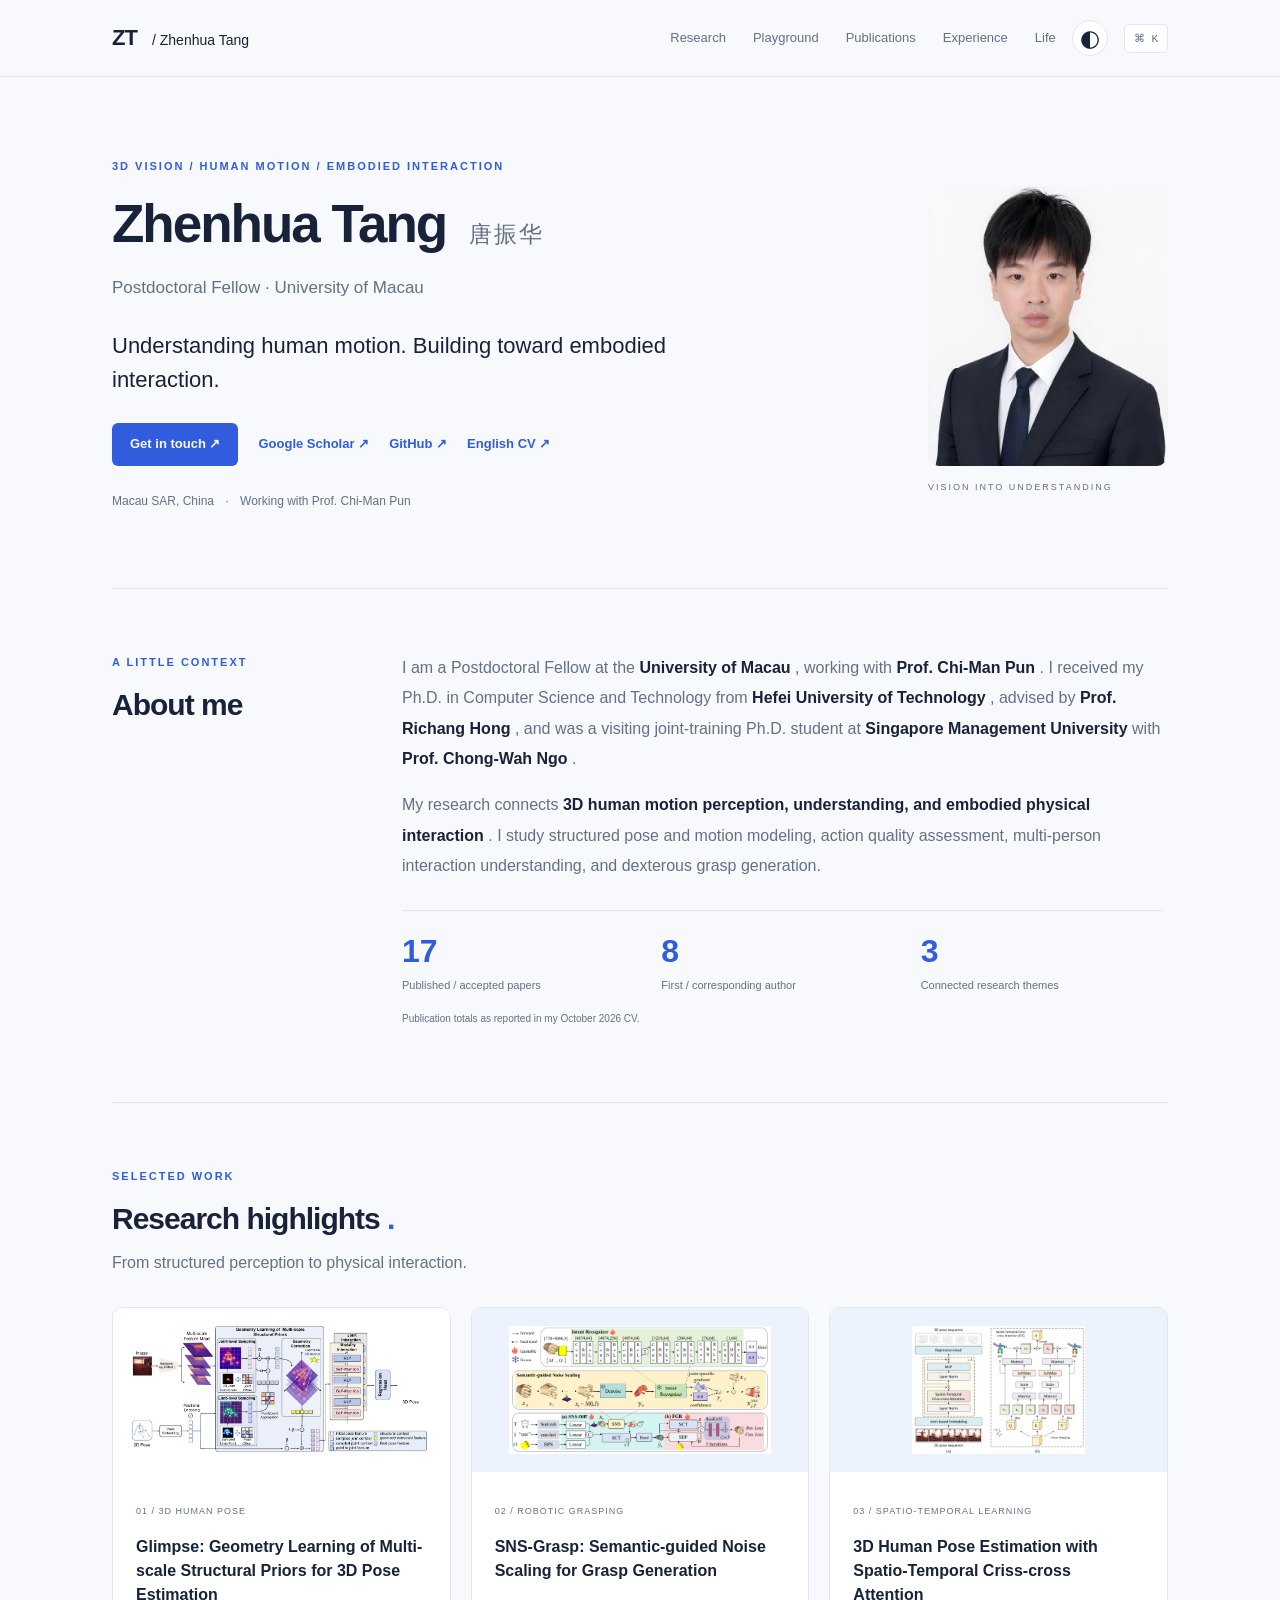
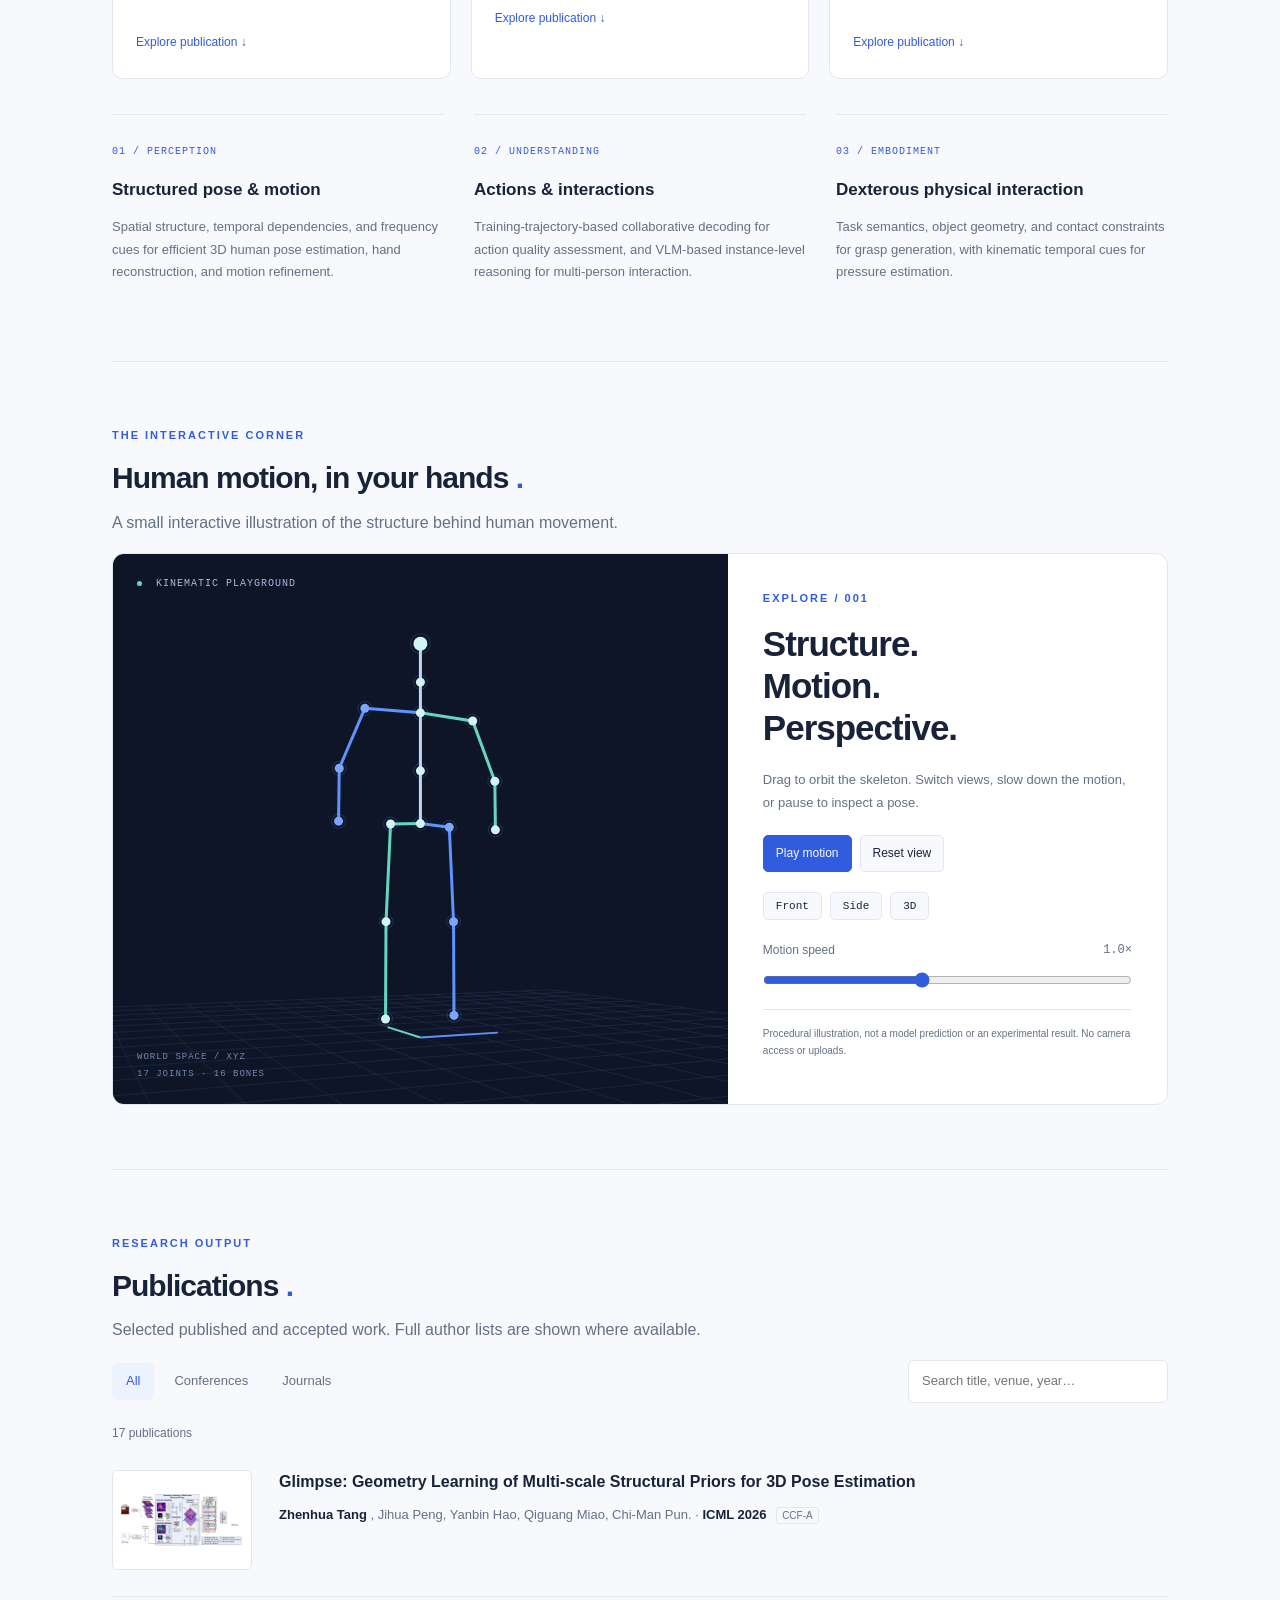
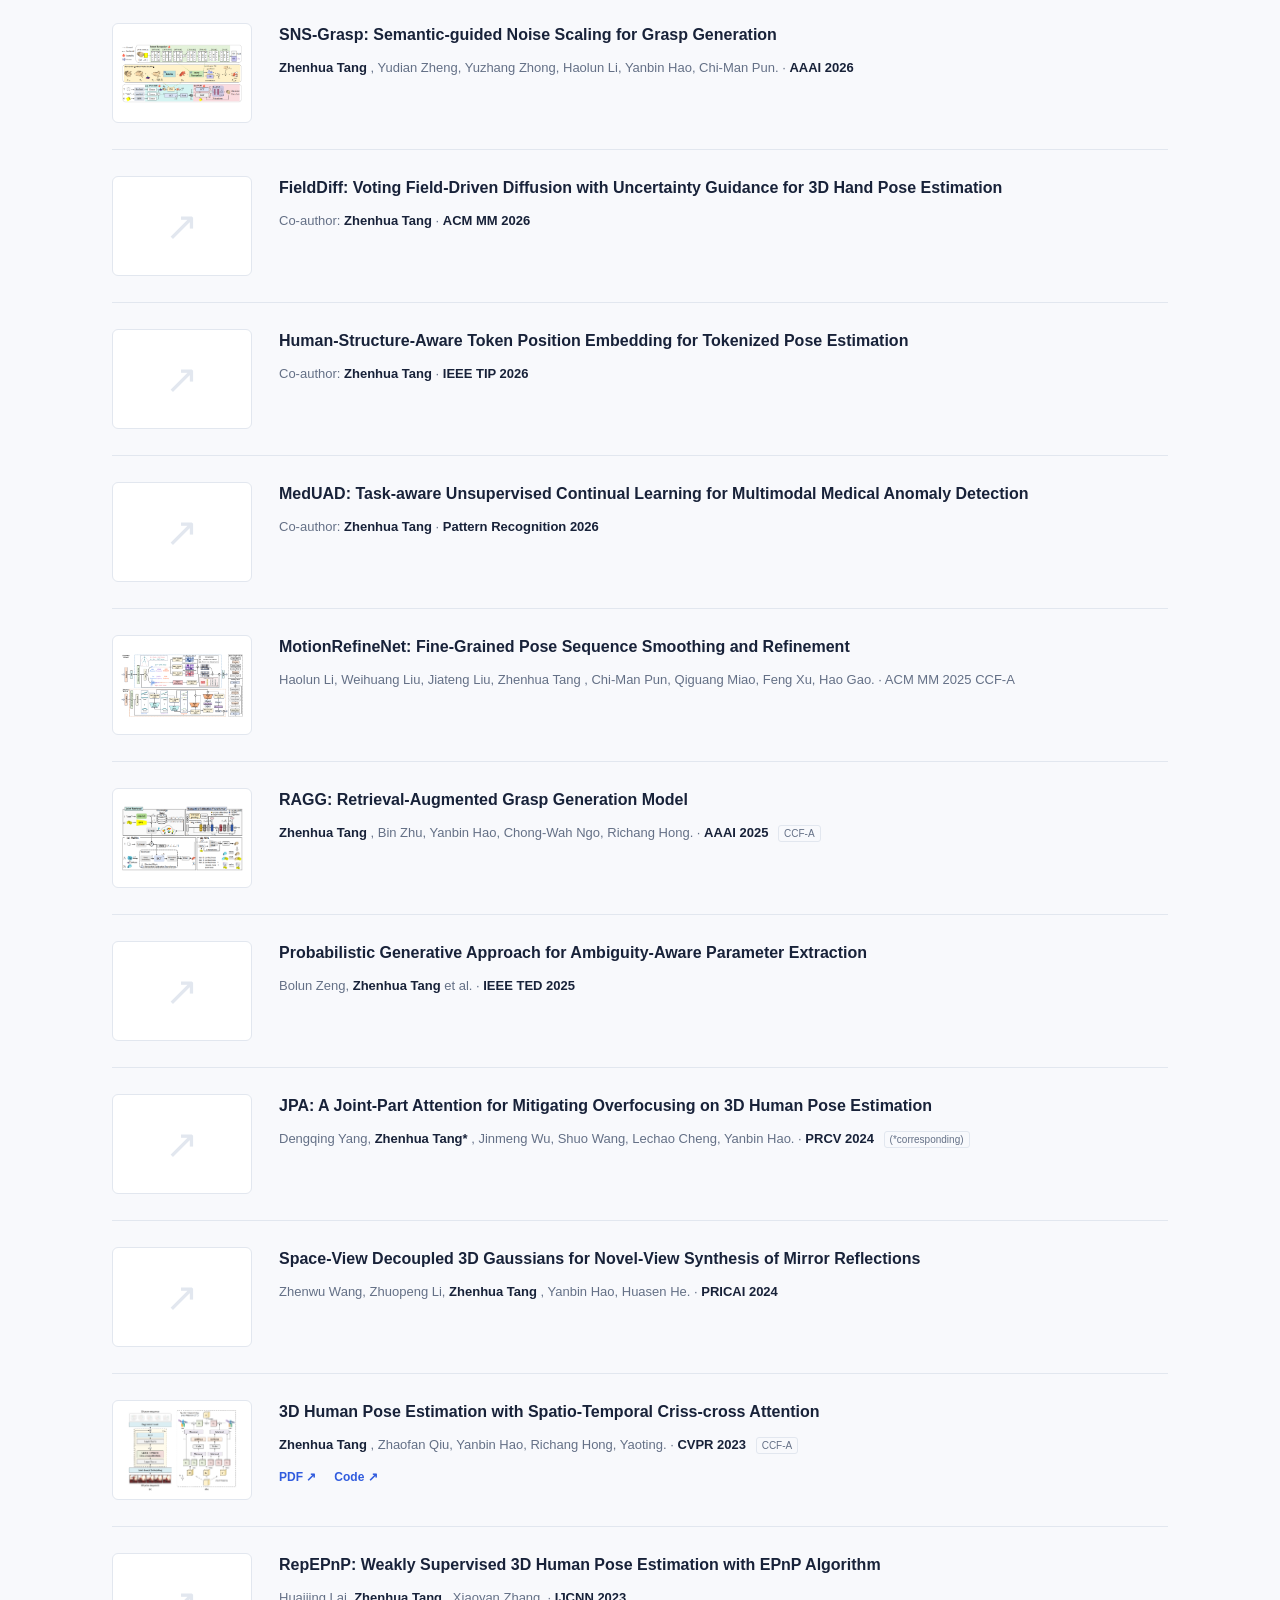
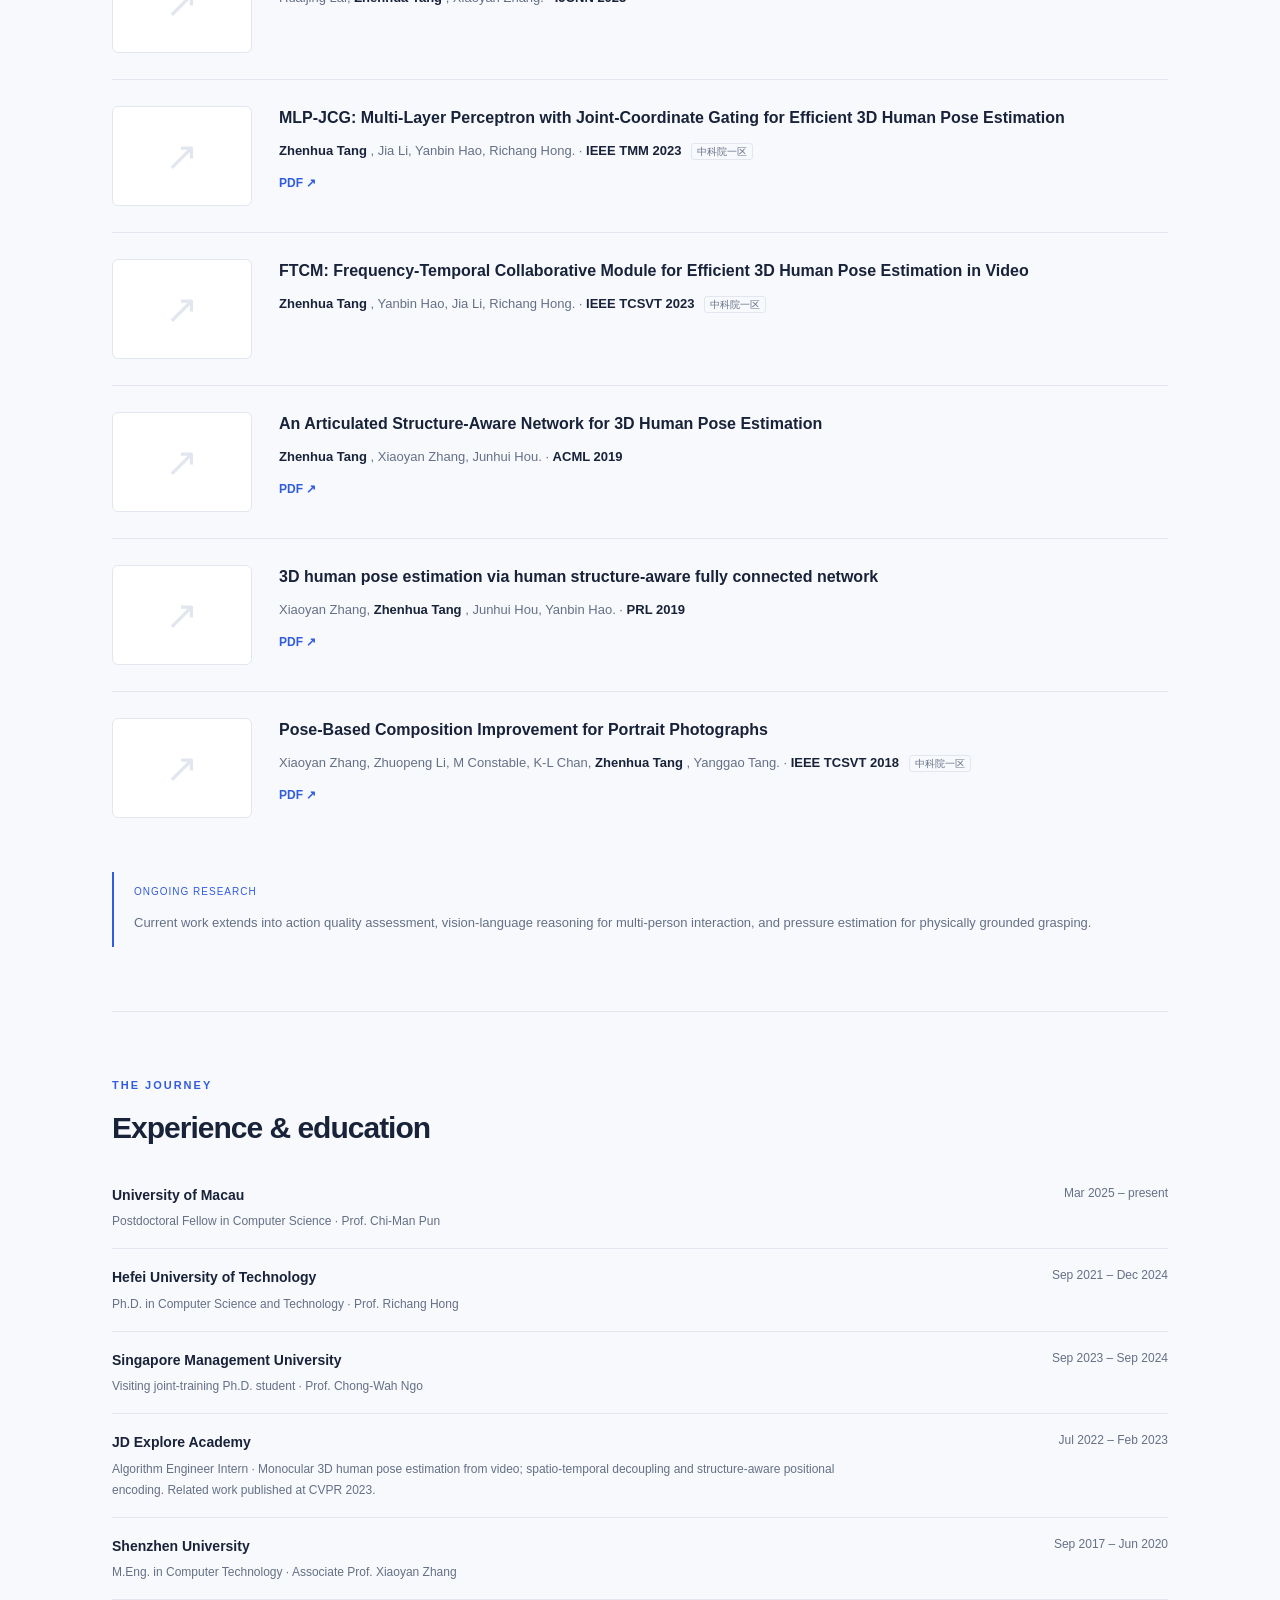
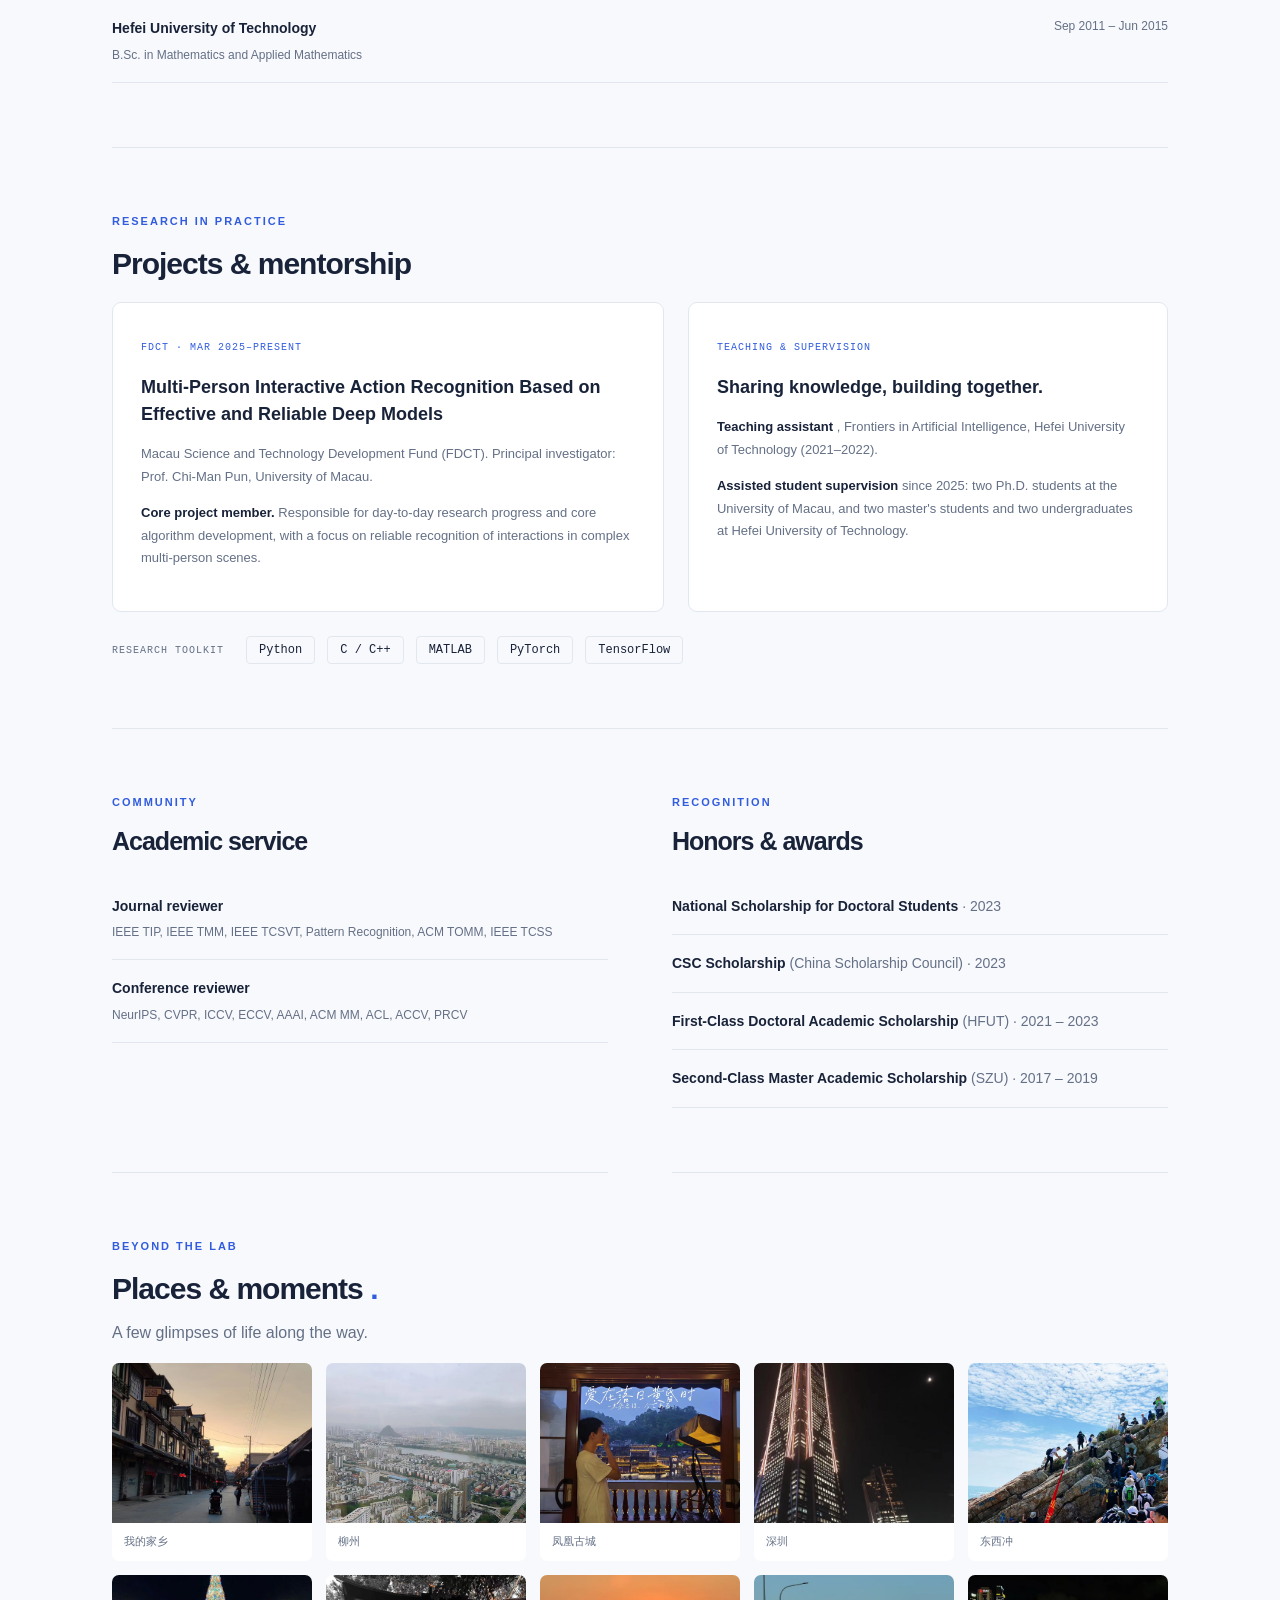
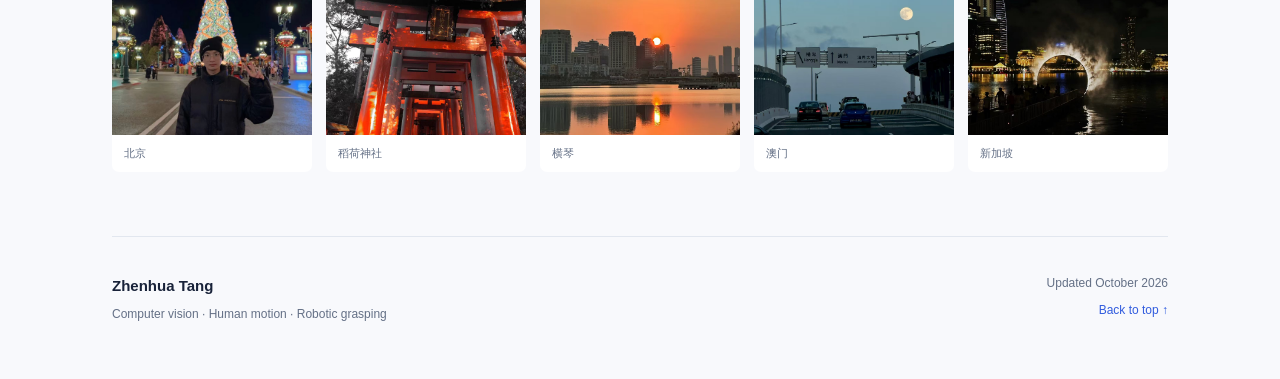
==== commit 56ee7df0: "Restore 2025 IEEE TED paper confirmed by author" ====
--- a/index.html
+++ b/index.html
@@ -222,7 +222,7 @@
        </span>
       </div>
      </a>
-     <a class="feature" href="#paper-10">
+     <a class="feature" href="#paper-11">
       <div class="feature-image">
        <img alt="3D Human Pose Estimation with Spatio-Temporal Criss-cross Attention" loading="lazy" src="figs/cvpr23_stc.png"/>
       </div>
@@ -541,7 +541,31 @@
        </div>
       </div>
      </article>
-     <article class="pub-item" data-kind="conference" data-year="2024" id="paper-8">
+     <article class="pub-item" data-kind="journal" data-year="2025" id="paper-8">
+      <div class="pub-thumb">
+       <span aria-hidden="true" class="paper-mark">
+        ↗
+       </span>
+      </div>
+      <div>
+       <h3>
+        Probabilistic Generative Approach for Ambiguity-Aware Parameter Extraction
+       </h3>
+       <div class="pub-meta">
+        Bolun Zeng,
+        <b>
+         Zhenhua Tang
+        </b>
+        et al. ·
+        <b>
+         IEEE TED 2025
+        </b>
+       </div>
+       <div class="pub-links">
+       </div>
+      </div>
+     </article>
+     <article class="pub-item" data-kind="conference" data-year="2024" id="paper-9">
       <div class="pub-thumb">
        <span aria-hidden="true" class="paper-mark">
         ↗
@@ -568,7 +592,7 @@
        </div>
       </div>
      </article>
-     <article class="pub-item" data-kind="conference" data-year="2024" id="paper-9">
+     <article class="pub-item" data-kind="conference" data-year="2024" id="paper-10">
       <div class="pub-thumb">
        <span aria-hidden="true" class="paper-mark">
         ↗
@@ -592,7 +616,7 @@
        </div>
       </div>
      </article>
-     <article class="pub-item" data-kind="conference" data-year="2023" id="paper-10">
+     <article class="pub-item" data-kind="conference" data-year="2023" id="paper-11">
       <div class="pub-thumb">
        <img alt="3D Human Pose Estimation with Spatio-Temporal Criss-cross Attention research overview" loading="lazy" src="figs/cvpr23_stc.png"/>
       </div>
@@ -622,7 +646,7 @@
        </div>
       </div>
      </article>
-     <article class="pub-item" data-kind="conference" data-year="2023" id="paper-11">
+     <article class="pub-item" data-kind="conference" data-year="2023" id="paper-12">
       <div class="pub-thumb">
        <span aria-hidden="true" class="paper-mark">
         ↗
@@ -646,7 +670,7 @@
        </div>
       </div>
      </article>
-     <article class="pub-item" data-kind="journal" data-year="2023" id="paper-12">
+     <article class="pub-item" data-kind="journal" data-year="2023" id="paper-13">
       <div class="pub-thumb">
        <span aria-hidden="true" class="paper-mark">
         ↗
@@ -675,7 +699,7 @@
        </div>
       </div>
      </article>
-     <article class="pub-item" data-kind="journal" data-year="2023" id="paper-13">
+     <article class="pub-item" data-kind="journal" data-year="2023" id="paper-14">
       <div class="pub-thumb">
        <span aria-hidden="true" class="paper-mark">
         ↗
@@ -701,7 +725,7 @@
        </div>
       </div>
      </article>
-     <article class="pub-item" data-kind="conference" data-year="2019" id="paper-14">
+     <article class="pub-item" data-kind="conference" data-year="2019" id="paper-15">
       <div class="pub-thumb">
        <span aria-hidden="true" class="paper-mark">
         ↗
@@ -727,7 +751,7 @@
        </div>
       </div>
      </article>
-     <article class="pub-item" data-kind="journal" data-year="2019" id="paper-15">
+     <article class="pub-item" data-kind="journal" data-year="2019" id="paper-16">
       <div class="pub-thumb">
        <span aria-hidden="true" class="paper-mark">
         ↗
@@ -754,7 +778,7 @@
        </div>
       </div>
      </article>
-     <article class="pub-item" data-kind="journal" data-year="2018" id="paper-16">
+     <article class="pub-item" data-kind="journal" data-year="2018" id="paper-17">
       <div class="pub-thumb">
        <span aria-hidden="true" class="paper-mark">
         ↗
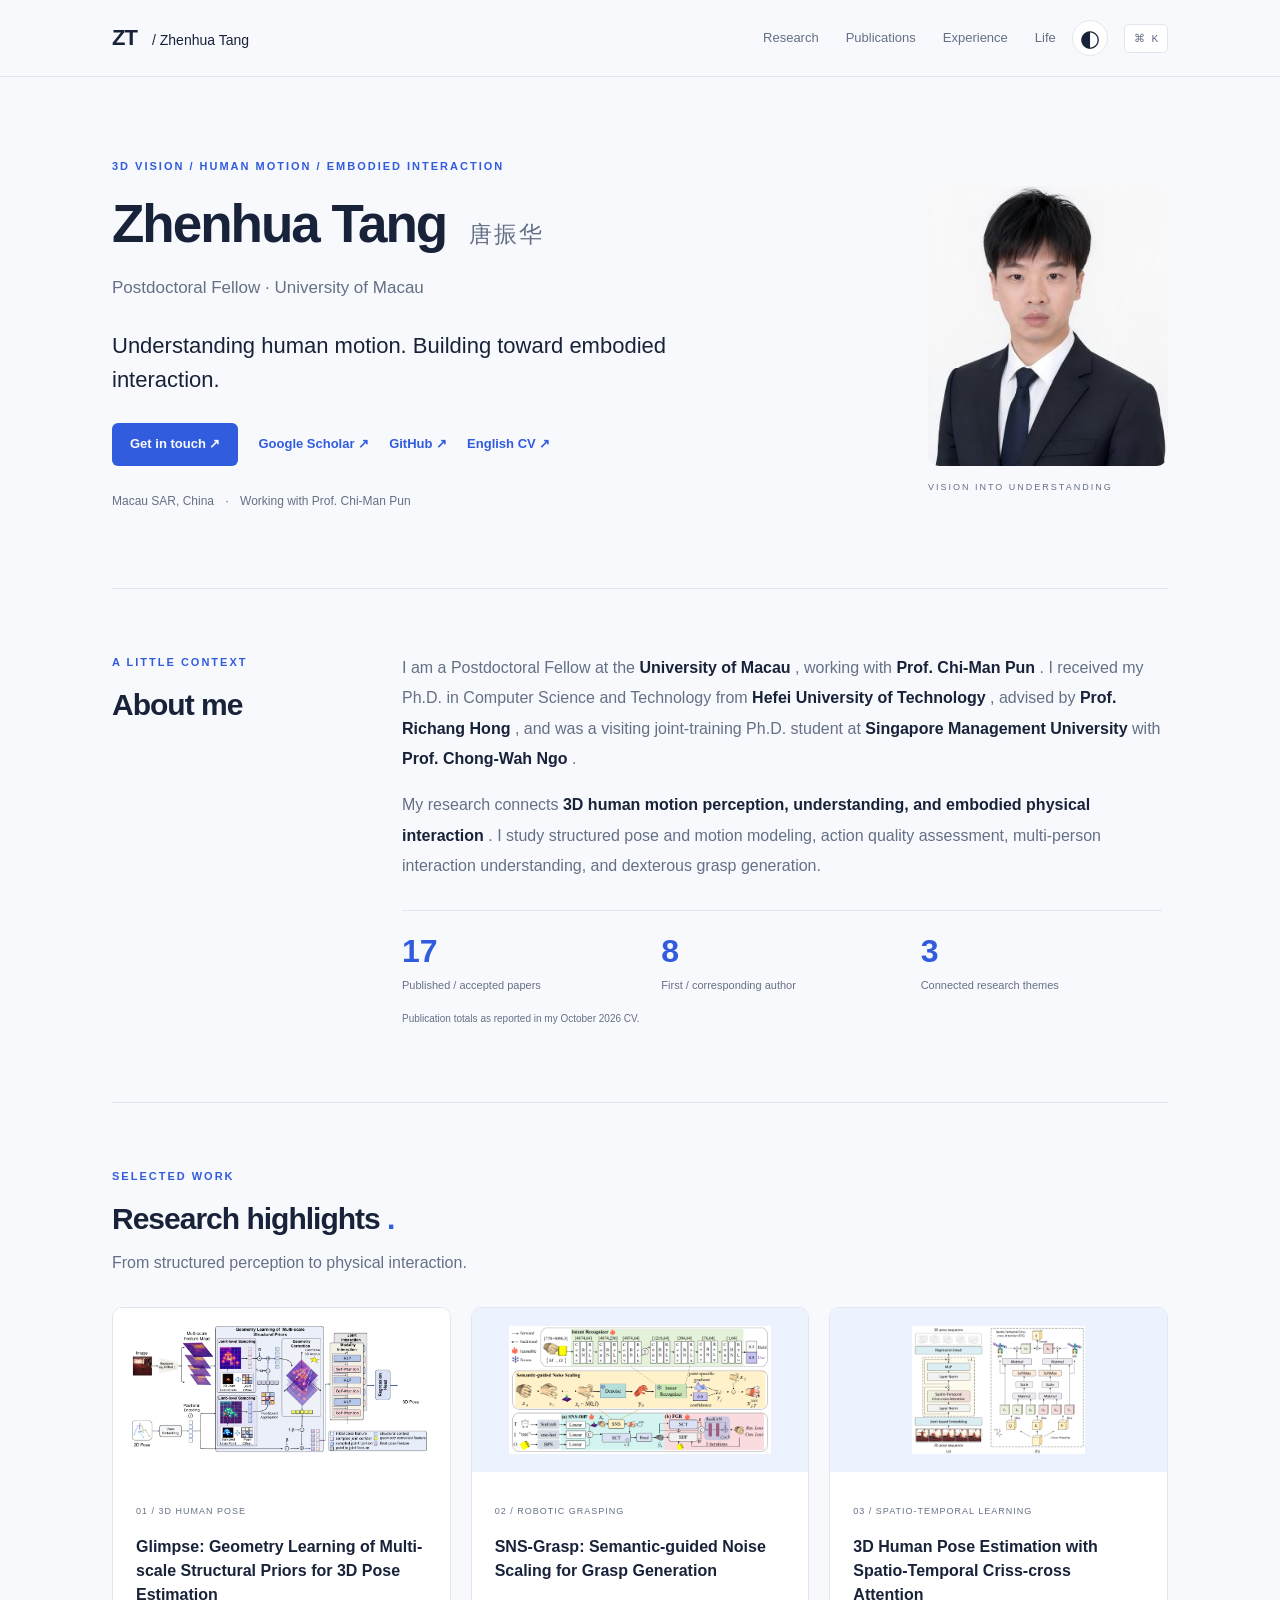
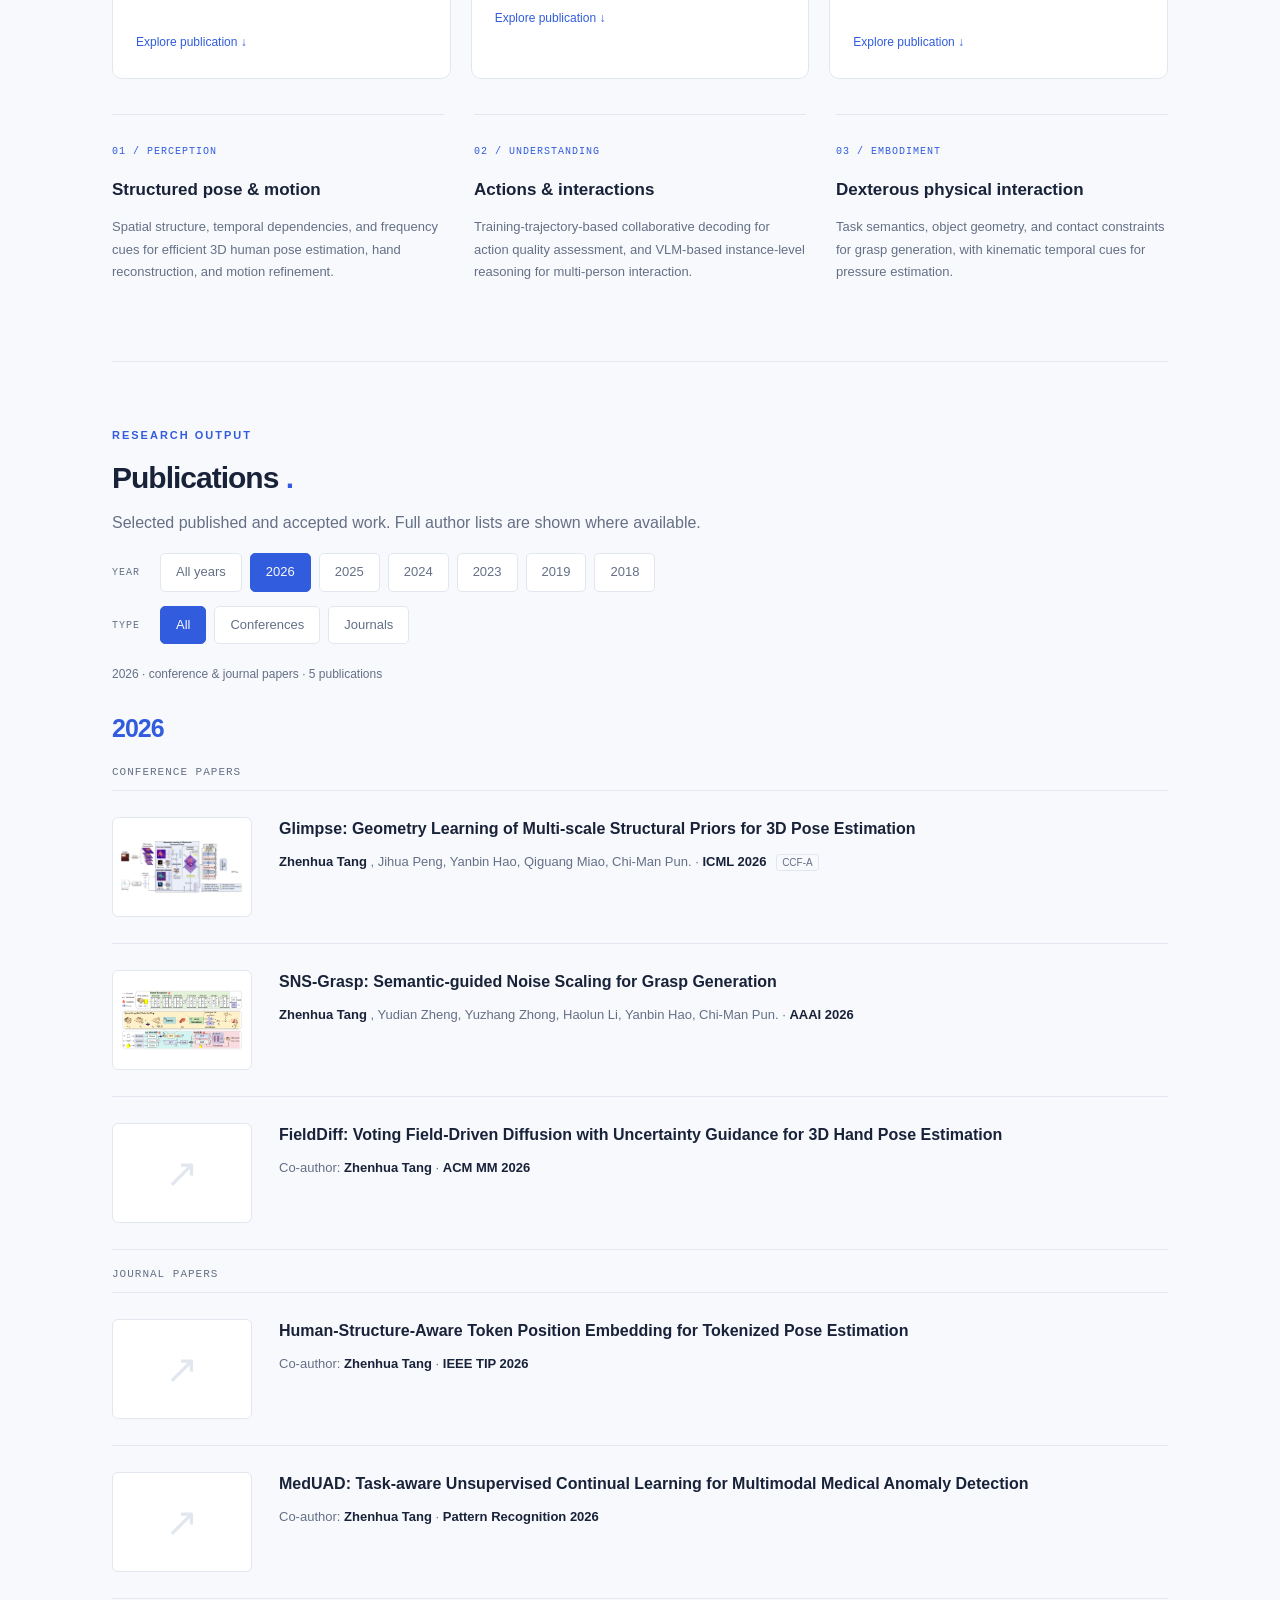
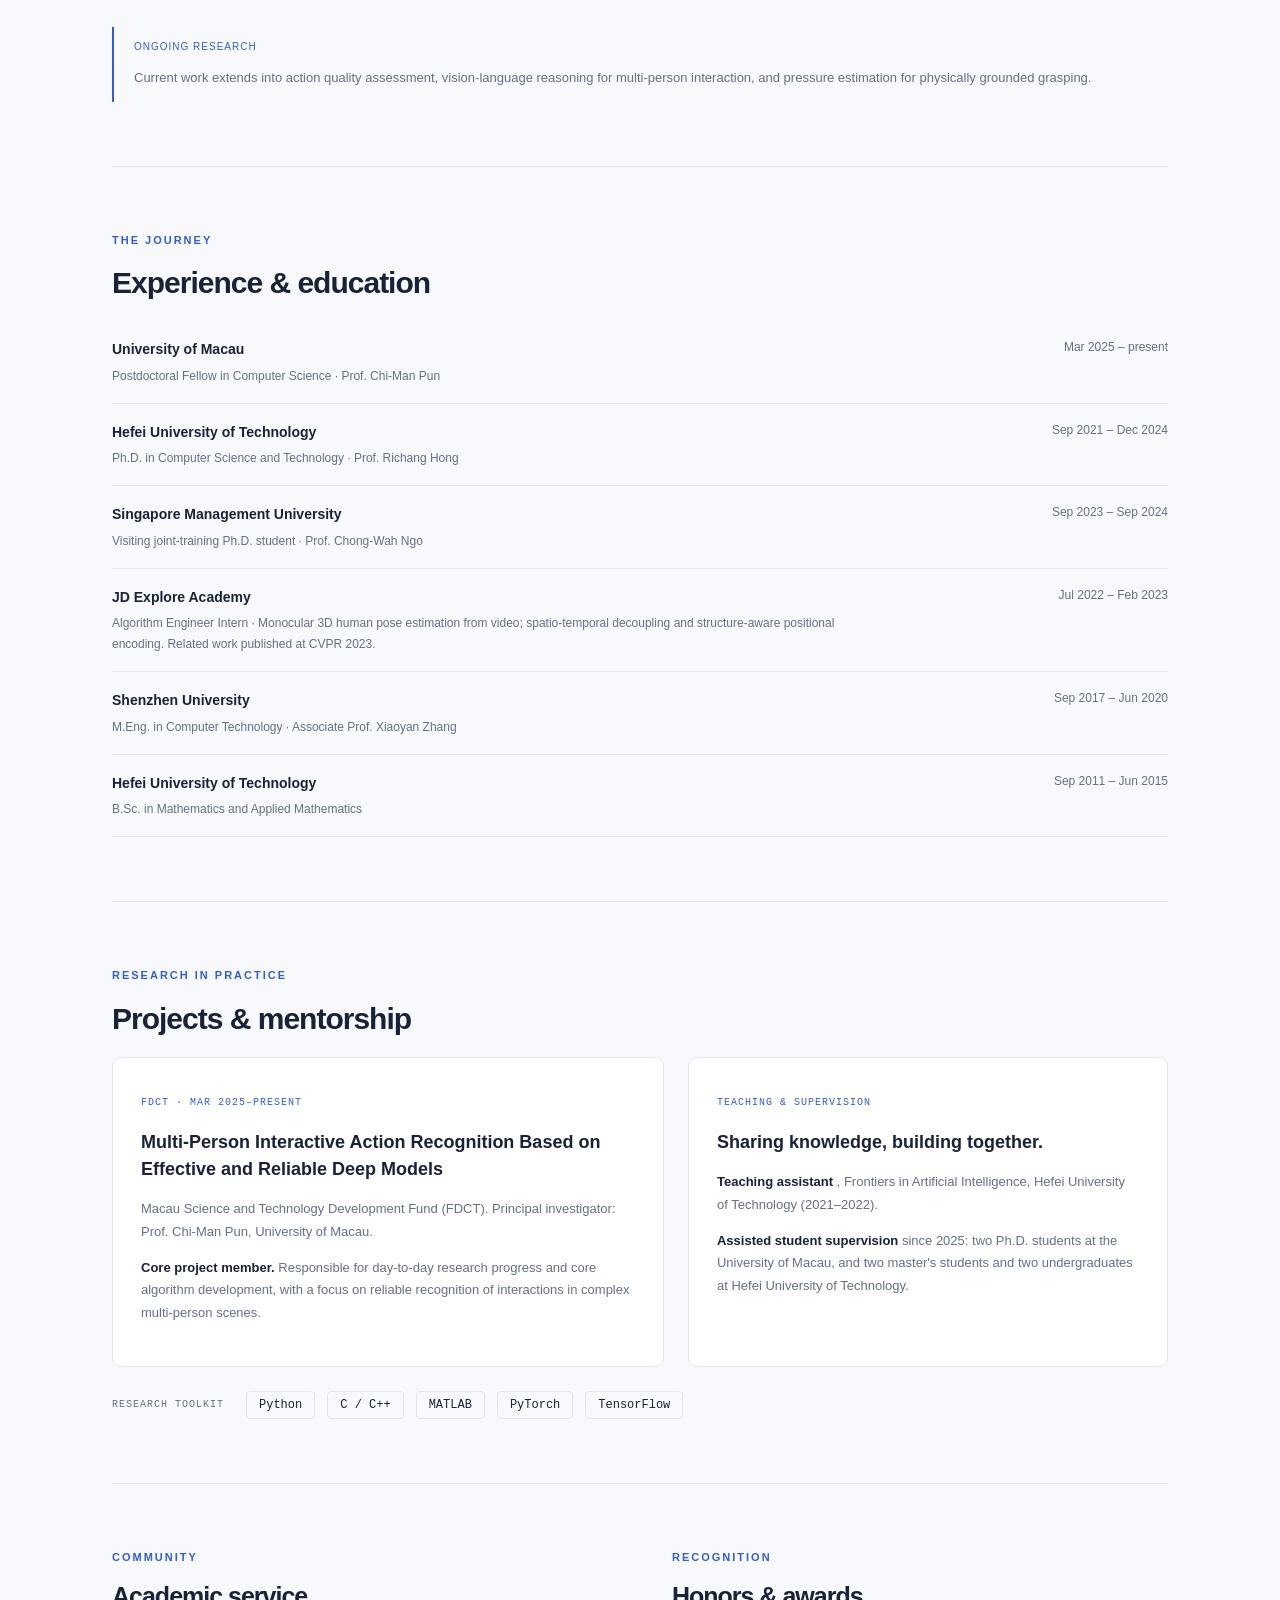
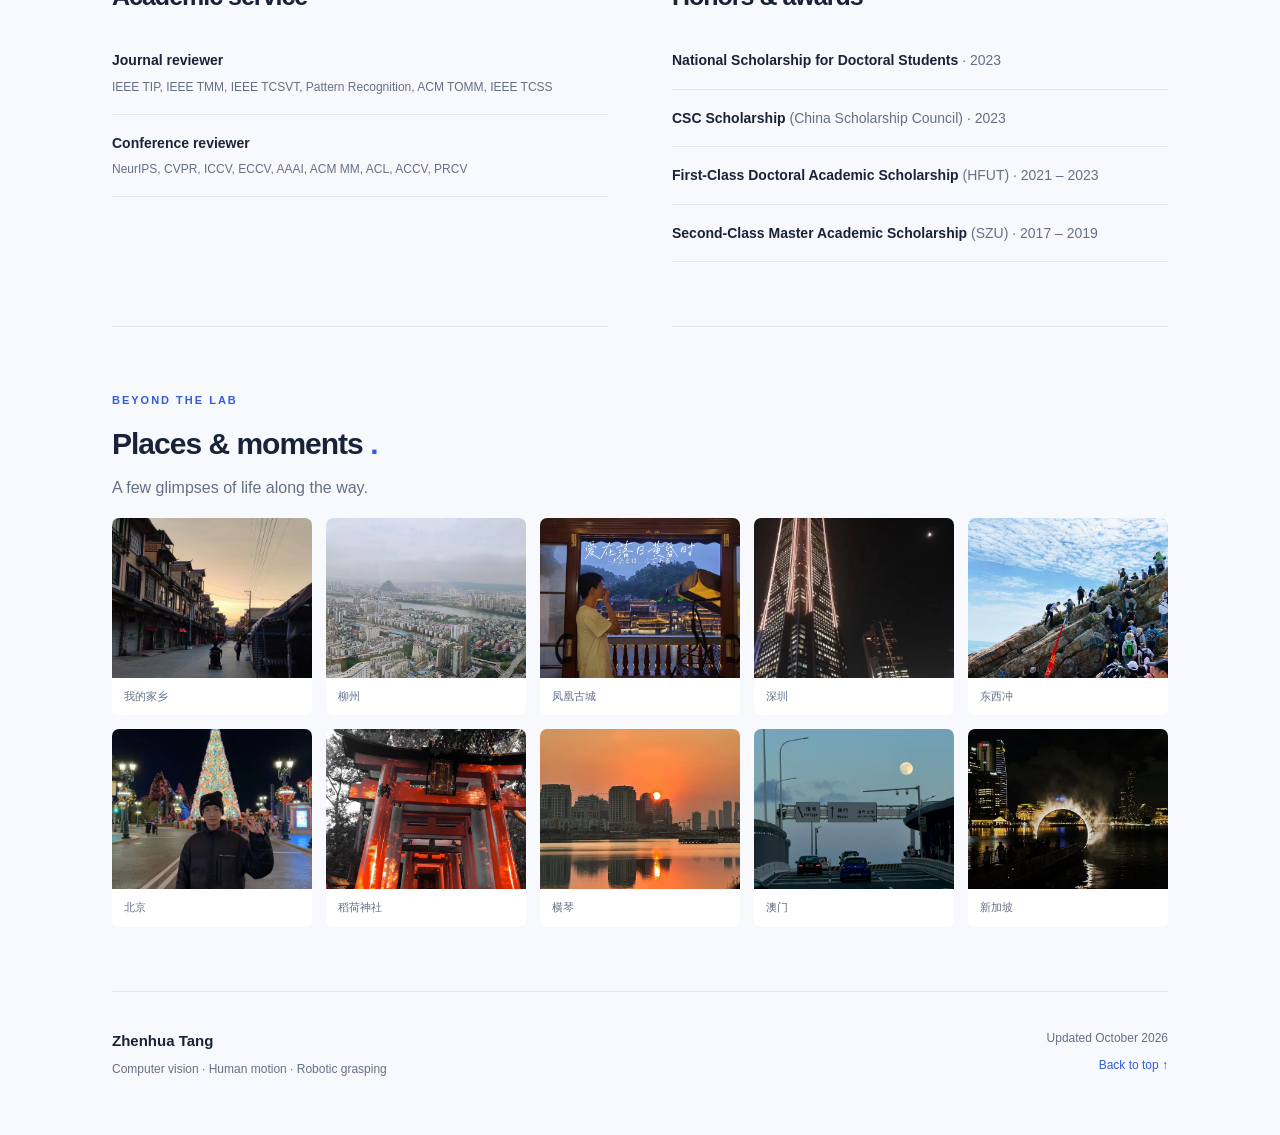
==== commit c00aaa9d: "Group publications by year and type, remove motion playground and fix Glimpse loading" ====
--- a/index.html
+++ b/index.html
@@ -13,7 +13,7 @@
    Zhenhua Tang · 唐振华 | Research
   </title>
   <link href="data:image/svg+xml,%3Csvg xmlns='http://www.w3.org/2000/svg' viewBox='0 0 80 80'%3E%3Crect width='80' height='80' rx='18' fill='%232f5be7'/%3E%3Ctext x='10' y='54' fill='white' font-size='36'%3EZT%3C/text%3E%3C/svg%3E" rel="icon"/>
-  <link href="site.css" rel="stylesheet"/>
+  <link href="site.css?v=20261015b" rel="stylesheet"/>
  </head>
  <body>
   <a class="skip" href="#main">
@@ -30,9 +30,6 @@
     <div class="nav-links">
      <a href="#research">
       Research
-     </a>
-     <a href="#lab">
-      Playground
      </a>
      <a href="#publication">
       Publications
@@ -192,7 +189,7 @@
     <div class="featured">
      <a class="feature" href="#paper-1">
       <div class="feature-image">
-       <img alt="Glimpse framework: geometry learning of multi-scale structural priors" loading="lazy" src="figs/glimpse_icml.png"/>
+       <img alt="Glimpse framework: geometry learning of multi-scale structural priors" decoding="async" fetchpriority="high" height="1711" loading="eager" src="figs/glimpse-framework-2026.png" width="4001"/>
       </div>
       <div class="feature-copy">
        <small>
@@ -275,83 +272,6 @@
      </article>
     </div>
    </section>
-   <section id="lab">
-    <div class="section-heading">
-     <p class="eyebrow">
-      THE INTERACTIVE CORNER
-     </p>
-     <h2>
-      Human motion, in your hands
-      <span class="dot">
-       .
-      </span>
-     </h2>
-     <p>
-      A small interactive illustration of the structure behind human movement.
-     </p>
-    </div>
-    <div class="motion-lab">
-     <div class="lab-stage">
-      <canvas aria-label="Interactive 3D skeleton illustration. Use the view buttons to rotate the skeleton." id="pose-canvas">
-       A procedural 3D human skeleton illustration.
-      </canvas>
-      <div class="lab-badge">
-       <span>
-       </span>
-       KINEMATIC PLAYGROUND
-      </div>
-      <div aria-hidden="true" class="lab-coordinates">
-       WORLD SPACE / XYZ
-       <br/>
-       17 JOINTS · 16 BONES
-      </div>
-     </div>
-     <div class="lab-panel">
-      <p class="eyebrow">
-       EXPLORE / 001
-      </p>
-      <h3>
-       Structure.
-       <br/>
-       Motion.
-       <br/>
-       Perspective.
-      </h3>
-      <p>
-       Drag to orbit the skeleton. Switch views, slow down the motion, or pause to inspect a pose.
-      </p>
-      <div class="lab-controls">
-       <button aria-pressed="false" id="play-motion">
-        Play motion
-       </button>
-       <button id="reset-view">
-        Reset view
-       </button>
-      </div>
-      <div aria-label="Skeleton camera view" class="view-controls" role="group">
-       <button data-view="front">
-        Front
-       </button>
-       <button data-view="side">
-        Side
-       </button>
-       <button data-view="orbit">
-        3D
-       </button>
-      </div>
-      <label class="speed-control" for="motion-speed">
-       Motion speed
-       <output id="speed-value">
-        1.0×
-       </output>
-       <input id="motion-speed" max="2" min="0.25" step="0.25" type="range" value="1"/>
-      </label>
-      <p class="demo-note">
-       Procedural illustration, not a model prediction or an experimental result. No camera access or uploads.
-      </p>
-     </div>
-    </div>
-   </section>
    <section id="publication">
     <div class="section-heading">
      <p class="eyebrow">
@@ -368,449 +288,552 @@
      </p>
     </div>
     <div class="tools">
-     <div aria-label="Publication type" class="filters" role="group">
-      <button aria-pressed="true" class="selected" data-filter="all">
+     <div aria-label="Publication year" class="year-controls" role="group">
+      <span class="filter-label">
+       YEAR
+      </span>
+      <button aria-pressed="false" data-year-filter="all">
+       All years
+      </button>
+      <button aria-pressed="true" class="selected" data-year-filter="2026">
+       2026
+      </button>
+      <button aria-pressed="false" class="" data-year-filter="2025">
+       2025
+      </button>
+      <button aria-pressed="false" class="" data-year-filter="2024">
+       2024
+      </button>
+      <button aria-pressed="false" class="" data-year-filter="2023">
+       2023
+      </button>
+      <button aria-pressed="false" class="" data-year-filter="2019">
+       2019
+      </button>
+      <button aria-pressed="false" class="" data-year-filter="2018">
+       2018
+      </button>
+     </div>
+     <div aria-label="Publication type" class="type-controls" role="group">
+      <span class="filter-label">
+       TYPE
+      </span>
+      <button aria-pressed="true" class="selected" data-kind-filter="all">
        All
       </button>
-      <button aria-pressed="false" data-filter="conference">
+      <button aria-pressed="false" data-kind-filter="conference">
        Conferences
       </button>
-      <button aria-pressed="false" data-filter="journal">
+      <button aria-pressed="false" data-kind-filter="journal">
        Journals
       </button>
      </div>
-     <label class="search">
-      <span class="sr-only">
-       Search publications
-      </span>
-      <input id="search" placeholder="Search title, venue, year…" type="search"/>
-     </label>
     </div>
     <p aria-live="polite" class="result-count" id="results">
     </p>
     <div id="papers">
-     <article class="pub-item" data-kind="conference" data-year="2026" id="paper-1">
-      <div class="pub-thumb">
-       <button aria-label="Enlarge Glimpse framework" class="framework-button">
-        <img alt="Glimpse full framework" loading="lazy" src="figs/glimpse_icml.png"/>
-       </button>
-      </div>
-      <div>
-       <h3>
-        Glimpse: Geometry Learning of Multi-scale Structural Priors for 3D Pose Estimation
-       </h3>
-       <div class="pub-meta">
-        <b>
-         Zhenhua Tang
-        </b>
-        , Jihua Peng, Yanbin Hao, Qiguang Miao, Chi-Man Pun. ·
-        <b>
-         ICML 2026
-        </b>
-        <span>
-         CCF-A
-        </span>
-       </div>
-       <div class="pub-links">
-       </div>
-      </div>
-     </article>
-     <article class="pub-item" data-kind="conference" data-year="2026" id="paper-2">
-      <div class="pub-thumb">
-       <img alt="SNS-Grasp: Semantic-guided Noise Scaling for Grasp Generation research overview" loading="lazy" src="figs/sns_grasp_framework.png"/>
-      </div>
-      <div>
-       <h3>
-        SNS-Grasp: Semantic-guided Noise Scaling for Grasp Generation
-       </h3>
-       <div class="pub-meta">
-        <b>
-         Zhenhua Tang
-        </b>
-        , Yudian Zheng, Yuzhang Zhong, Haolun Li, Yanbin Hao, Chi-Man Pun. ·
-        <b>
-         AAAI 2026
-        </b>
-       </div>
-       <div class="pub-links">
-       </div>
-      </div>
-     </article>
-     <article class="pub-item" data-kind="conference" data-year="2026" id="paper-3">
-      <div class="pub-thumb">
-       <span aria-hidden="true" class="paper-mark">
-        ↗
-       </span>
-      </div>
-      <div>
-       <h3>
-        FieldDiff: Voting Field-Driven Diffusion with Uncertainty Guidance for 3D Hand Pose Estimation
-       </h3>
-       <div class="pub-meta">
-        Co-author:
-        <b>
-         Zhenhua Tang
-        </b>
-        ·
-        <b>
-         ACM MM 2026
-        </b>
-       </div>
-      </div>
-     </article>
-     <article class="pub-item" data-kind="journal" data-year="2026" id="paper-4">
-      <div class="pub-thumb">
-       <span aria-hidden="true" class="paper-mark">
-        ↗
-       </span>
-      </div>
-      <div>
-       <h3>
-        Human-Structure-Aware Token Position Embedding for Tokenized Pose Estimation
-       </h3>
-       <div class="pub-meta">
-        Co-author:
-        <b>
-         Zhenhua Tang
-        </b>
-        ·
-        <b>
-         IEEE TIP 2026
-        </b>
-       </div>
-      </div>
-     </article>
-     <article class="pub-item" data-kind="journal" data-year="2026" id="paper-5">
-      <div class="pub-thumb">
-       <span aria-hidden="true" class="paper-mark">
-        ↗
-       </span>
-      </div>
-      <div>
-       <h3>
-        MedUAD: Task-aware Unsupervised Continual Learning for Multimodal Medical Anomaly Detection
-       </h3>
-       <div class="pub-meta">
-        Co-author:
-        <b>
-         Zhenhua Tang
-        </b>
-        ·
-        <b>
-         Pattern Recognition 2026
-        </b>
-       </div>
-      </div>
-     </article>
-     <article class="pub-item" data-kind="conference" data-year="2025" id="paper-6">
-      <div class="pub-thumb">
-       <img alt="MotionRefineNet: Fine-Grained Pose Sequence Smoothing and Refinement research overview" loading="lazy" src="figs/motionrefine_framework.png"/>
-      </div>
-      <div>
-       <h3>
-        MotionRefineNet: Fine-Grained Pose Sequence Smoothing and Refinement
-       </h3>
-       <div class="pub-meta">
-        Haolun Li, Weihuang Liu, Jiateng Liu, Zhenhua Tang , Chi-Man Pun, Qiguang Miao, Feng Xu, Hao Gao. · ACM MM 2025 CCF-A
-       </div>
-       <div class="pub-links">
-       </div>
-      </div>
-     </article>
-     <article class="pub-item" data-kind="conference" data-year="2025" id="paper-7">
-      <div class="pub-thumb">
-       <img alt="RAGG: Retrieval-Augmented Grasp Generation Model research overview" loading="lazy" src="figs/ragg_framework.png"/>
-      </div>
-      <div>
-       <h3>
-        RAGG: Retrieval-Augmented Grasp Generation Model
-       </h3>
-       <div class="pub-meta">
-        <b>
-         Zhenhua Tang
-        </b>
-        , Bin Zhu, Yanbin Hao, Chong-Wah Ngo, Richang Hong. ·
-        <b>
-         AAAI 2025
-        </b>
-        <span>
-         CCF-A
-        </span>
-       </div>
-       <div class="pub-links">
-       </div>
-      </div>
-     </article>
-     <article class="pub-item" data-kind="journal" data-year="2025" id="paper-8">
-      <div class="pub-thumb">
-       <span aria-hidden="true" class="paper-mark">
-        ↗
-       </span>
-      </div>
-      <div>
-       <h3>
-        Probabilistic Generative Approach for Ambiguity-Aware Parameter Extraction
-       </h3>
-       <div class="pub-meta">
-        Bolun Zeng,
-        <b>
-         Zhenhua Tang
-        </b>
-        et al. ·
-        <b>
-         IEEE TED 2025
-        </b>
-       </div>
-       <div class="pub-links">
-       </div>
-      </div>
-     </article>
-     <article class="pub-item" data-kind="conference" data-year="2024" id="paper-9">
-      <div class="pub-thumb">
-       <span aria-hidden="true" class="paper-mark">
-        ↗
-       </span>
-      </div>
-      <div>
-       <h3>
-        JPA: A Joint-Part Attention for Mitigating Overfocusing on 3D Human Pose Estimation
-       </h3>
-       <div class="pub-meta">
-        Dengqing Yang,
-        <b>
-         Zhenhua Tang*
-        </b>
-        , Jinmeng Wu, Shuo Wang, Lechao Cheng, Yanbin Hao. ·
-        <b>
-         PRCV 2024
-        </b>
-        <span>
-         (*corresponding)
-        </span>
-       </div>
-       <div class="pub-links">
-       </div>
-      </div>
-     </article>
-     <article class="pub-item" data-kind="conference" data-year="2024" id="paper-10">
-      <div class="pub-thumb">
-       <span aria-hidden="true" class="paper-mark">
-        ↗
-       </span>
-      </div>
-      <div>
-       <h3>
-        Space-View Decoupled 3D Gaussians for Novel-View Synthesis of Mirror Reflections
-       </h3>
-       <div class="pub-meta">
-        Zhenwu Wang, Zhuopeng Li,
-        <b>
-         Zhenhua Tang
-        </b>
-        , Yanbin Hao, Huasen He. ·
-        <b>
-         PRICAI 2024
-        </b>
-       </div>
-       <div class="pub-links">
-       </div>
-      </div>
-     </article>
-     <article class="pub-item" data-kind="conference" data-year="2023" id="paper-11">
-      <div class="pub-thumb">
-       <img alt="3D Human Pose Estimation with Spatio-Temporal Criss-cross Attention research overview" loading="lazy" src="figs/cvpr23_stc.png"/>
-      </div>
-      <div>
-       <h3>
-        3D Human Pose Estimation with Spatio-Temporal Criss-cross Attention
-       </h3>
-       <div class="pub-meta">
-        <b>
-         Zhenhua Tang
-        </b>
-        , Zhaofan Qiu, Yanbin Hao, Richang Hong, Yaoting. ·
-        <b>
-         CVPR 2023
-        </b>
-        <span>
-         CCF-A
-        </span>
-       </div>
-       <div class="pub-links">
-        <a href="https://openaccess.thecvf.com/content/CVPR2023/papers/Tang_3D_Human_Pose_Estimation_With_Spatio-Temporal_Criss-Cross_Attention_CVPR_2023_paper.pdf">
-         PDF ↗
-        </a>
-        <a href="https://github.com/zhenhuat/STCFormer">
-         Code ↗
-        </a>
-       </div>
-      </div>
-     </article>
-     <article class="pub-item" data-kind="conference" data-year="2023" id="paper-12">
-      <div class="pub-thumb">
-       <span aria-hidden="true" class="paper-mark">
-        ↗
-       </span>
-      </div>
-      <div>
-       <h3>
-        RepEPnP: Weakly Supervised 3D Human Pose Estimation with EPnP Algorithm
-       </h3>
-       <div class="pub-meta">
-        Huaijing Lai,
-        <b>
-         Zhenhua Tang
-        </b>
-        , Xiaoyan Zhang. ·
-        <b>
-         IJCNN 2023
-        </b>
-       </div>
-       <div class="pub-links">
-       </div>
-      </div>
-     </article>
-     <article class="pub-item" data-kind="journal" data-year="2023" id="paper-13">
-      <div class="pub-thumb">
-       <span aria-hidden="true" class="paper-mark">
-        ↗
-       </span>
-      </div>
-      <div>
-       <h3>
-        MLP-JCG: Multi-Layer Perceptron with Joint-Coordinate Gating for Efficient 3D Human Pose Estimation
-       </h3>
-       <div class="pub-meta">
-        <b>
-         Zhenhua Tang
-        </b>
-        , Jia Li, Yanbin Hao, Richang Hong. ·
-        <b>
-         IEEE TMM 2023
-        </b>
-        <span>
-         中科院一区
-        </span>
-       </div>
-       <div class="pub-links">
-        <a href="https://ieeexplore.ieee.org/document/10029937">
-         PDF ↗
-        </a>
-       </div>
-      </div>
-     </article>
-     <article class="pub-item" data-kind="journal" data-year="2023" id="paper-14">
-      <div class="pub-thumb">
-       <span aria-hidden="true" class="paper-mark">
-        ↗
-       </span>
-      </div>
-      <div>
-       <h3>
-        FTCM: Frequency-Temporal Collaborative Module for Efficient 3D Human Pose Estimation in Video
-       </h3>
-       <div class="pub-meta">
-        <b>
-         Zhenhua Tang
-        </b>
-        , Yanbin Hao, Jia Li, Richang Hong. ·
-        <b>
-         IEEE TCSVT 2023
-        </b>
-        <span>
-         中科院一区
-        </span>
-       </div>
-       <div class="pub-links">
-       </div>
-      </div>
-     </article>
-     <article class="pub-item" data-kind="conference" data-year="2019" id="paper-15">
-      <div class="pub-thumb">
-       <span aria-hidden="true" class="paper-mark">
-        ↗
-       </span>
-      </div>
-      <div>
-       <h3>
-        An Articulated Structure-Aware Network for 3D Human Pose Estimation
-       </h3>
-       <div class="pub-meta">
-        <b>
-         Zhenhua Tang
-        </b>
-        , Xiaoyan Zhang, Junhui Hou. ·
-        <b>
-         ACML 2019
-        </b>
-       </div>
-       <div class="pub-links">
-        <a href="http://proceedings.mlr.press/v101/tang19a.html">
-         PDF ↗
-        </a>
-       </div>
-      </div>
-     </article>
-     <article class="pub-item" data-kind="journal" data-year="2019" id="paper-16">
-      <div class="pub-thumb">
-       <span aria-hidden="true" class="paper-mark">
-        ↗
-       </span>
-      </div>
-      <div>
-       <h3>
-        3D human pose estimation via human structure-aware fully connected network
-       </h3>
-       <div class="pub-meta">
-        Xiaoyan Zhang,
-        <b>
-         Zhenhua Tang
-        </b>
-        , Junhui Hou, Yanbin Hao. ·
-        <b>
-         PRL 2019
-        </b>
-       </div>
-       <div class="pub-links">
-        <a href="https://www.sciencedirect.com/science/article/pii/S016786551830432X">
-         PDF ↗
-        </a>
-       </div>
-      </div>
-     </article>
-     <article class="pub-item" data-kind="journal" data-year="2018" id="paper-17">
-      <div class="pub-thumb">
-       <span aria-hidden="true" class="paper-mark">
-        ↗
-       </span>
-      </div>
-      <div>
-       <h3>
-        Pose-Based Composition Improvement for Portrait Photographs
-       </h3>
-       <div class="pub-meta">
-        Xiaoyan Zhang, Zhuopeng Li, M Constable, K-L Chan,
-        <b>
-         Zhenhua Tang
-        </b>
-        , Yanggao Tang. ·
-        <b>
-         IEEE TCSVT 2018
-        </b>
-        <span>
-         中科院一区
-        </span>
-       </div>
-       <div class="pub-links">
-        <a href="https://ieeexplore.ieee.org/document/8319951">
-         PDF ↗
-        </a>
-       </div>
-      </div>
-     </article>
+     <section class="publication-year" data-group-year="2026">
+      <h3 class="publication-year-heading">
+       2026
+      </h3>
+      <div class="publication-category" data-group-kind="conference">
+       <h4 class="publication-category-heading">
+        Conference papers
+       </h4>
+       <article class="pub-item" data-kind="conference" data-year="2026" id="paper-1">
+        <div class="pub-thumb">
+         <button aria-label="Enlarge Glimpse framework" class="framework-button">
+          <img alt="Glimpse full framework" decoding="async" height="1711" loading="eager" src="figs/glimpse-framework-2026.png" width="4001"/>
+         </button>
+        </div>
+        <div>
+         <h3>
+          Glimpse: Geometry Learning of Multi-scale Structural Priors for 3D Pose Estimation
+         </h3>
+         <div class="pub-meta">
+          <b>
+           Zhenhua Tang
+          </b>
+          , Jihua Peng, Yanbin Hao, Qiguang Miao, Chi-Man Pun. ·
+          <b>
+           ICML 2026
+          </b>
+          <span>
+           CCF-A
+          </span>
+         </div>
+         <div class="pub-links">
+         </div>
+        </div>
+       </article>
+       <article class="pub-item" data-kind="conference" data-year="2026" id="paper-2">
+        <div class="pub-thumb">
+         <img alt="SNS-Grasp: Semantic-guided Noise Scaling for Grasp Generation research overview" loading="lazy" src="figs/sns_grasp_framework.png"/>
+        </div>
+        <div>
+         <h3>
+          SNS-Grasp: Semantic-guided Noise Scaling for Grasp Generation
+         </h3>
+         <div class="pub-meta">
+          <b>
+           Zhenhua Tang
+          </b>
+          , Yudian Zheng, Yuzhang Zhong, Haolun Li, Yanbin Hao, Chi-Man Pun. ·
+          <b>
+           AAAI 2026
+          </b>
+         </div>
+         <div class="pub-links">
+         </div>
+        </div>
+       </article>
+       <article class="pub-item" data-kind="conference" data-year="2026" id="paper-3">
+        <div class="pub-thumb">
+         <span aria-hidden="true" class="paper-mark">
+          ↗
+         </span>
+        </div>
+        <div>
+         <h3>
+          FieldDiff: Voting Field-Driven Diffusion with Uncertainty Guidance for 3D Hand Pose Estimation
+         </h3>
+         <div class="pub-meta">
+          Co-author:
+          <b>
+           Zhenhua Tang
+          </b>
+          ·
+          <b>
+           ACM MM 2026
+          </b>
+         </div>
+        </div>
+       </article>
+      </div>
+      <div class="publication-category" data-group-kind="journal">
+       <h4 class="publication-category-heading">
+        Journal papers
+       </h4>
+       <article class="pub-item" data-kind="journal" data-year="2026" id="paper-4">
+        <div class="pub-thumb">
+         <span aria-hidden="true" class="paper-mark">
+          ↗
+         </span>
+        </div>
+        <div>
+         <h3>
+          Human-Structure-Aware Token Position Embedding for Tokenized Pose Estimation
+         </h3>
+         <div class="pub-meta">
+          Co-author:
+          <b>
+           Zhenhua Tang
+          </b>
+          ·
+          <b>
+           IEEE TIP 2026
+          </b>
+         </div>
+        </div>
+       </article>
+       <article class="pub-item" data-kind="journal" data-year="2026" id="paper-5">
+        <div class="pub-thumb">
+         <span aria-hidden="true" class="paper-mark">
+          ↗
+         </span>
+        </div>
+        <div>
+         <h3>
+          MedUAD: Task-aware Unsupervised Continual Learning for Multimodal Medical Anomaly Detection
+         </h3>
+         <div class="pub-meta">
+          Co-author:
+          <b>
+           Zhenhua Tang
+          </b>
+          ·
+          <b>
+           Pattern Recognition 2026
+          </b>
+         </div>
+        </div>
+       </article>
+      </div>
+     </section>
+     <section class="publication-year" data-group-year="2025">
+      <h3 class="publication-year-heading">
+       2025
+      </h3>
+      <div class="publication-category" data-group-kind="conference">
+       <h4 class="publication-category-heading">
+        Conference papers
+       </h4>
+       <article class="pub-item" data-kind="conference" data-year="2025" id="paper-6">
+        <div class="pub-thumb">
+         <img alt="MotionRefineNet: Fine-Grained Pose Sequence Smoothing and Refinement research overview" loading="lazy" src="figs/motionrefine_framework.png"/>
+        </div>
+        <div>
+         <h3>
+          MotionRefineNet: Fine-Grained Pose Sequence Smoothing and Refinement
+         </h3>
+         <div class="pub-meta">
+          Haolun Li, Weihuang Liu, Jiateng Liu, Zhenhua Tang , Chi-Man Pun, Qiguang Miao, Feng Xu, Hao Gao. · ACM MM 2025 CCF-A
+         </div>
+         <div class="pub-links">
+         </div>
+        </div>
+       </article>
+       <article class="pub-item" data-kind="conference" data-year="2025" id="paper-7">
+        <div class="pub-thumb">
+         <img alt="RAGG: Retrieval-Augmented Grasp Generation Model research overview" loading="lazy" src="figs/ragg_framework.png"/>
+        </div>
+        <div>
+         <h3>
+          RAGG: Retrieval-Augmented Grasp Generation Model
+         </h3>
+         <div class="pub-meta">
+          <b>
+           Zhenhua Tang
+          </b>
+          , Bin Zhu, Yanbin Hao, Chong-Wah Ngo, Richang Hong. ·
+          <b>
+           AAAI 2025
+          </b>
+          <span>
+           CCF-A
+          </span>
+         </div>
+         <div class="pub-links">
+         </div>
+        </div>
+       </article>
+      </div>
+      <div class="publication-category" data-group-kind="journal">
+       <h4 class="publication-category-heading">
+        Journal papers
+       </h4>
+       <article class="pub-item" data-kind="journal" data-year="2025" id="paper-8">
+        <div class="pub-thumb">
+         <span aria-hidden="true" class="paper-mark">
+          ↗
+         </span>
+        </div>
+        <div>
+         <h3>
+          Probabilistic Generative Approach for Ambiguity-Aware Parameter Extraction
+         </h3>
+         <div class="pub-meta">
+          Bolun Zeng,
+          <b>
+           Zhenhua Tang
+          </b>
+          et al. ·
+          <b>
+           IEEE TED 2025
+          </b>
+         </div>
+         <div class="pub-links">
+         </div>
+        </div>
+       </article>
+      </div>
+     </section>
+     <section class="publication-year" data-group-year="2024">
+      <h3 class="publication-year-heading">
+       2024
+      </h3>
+      <div class="publication-category" data-group-kind="conference">
+       <h4 class="publication-category-heading">
+        Conference papers
+       </h4>
+       <article class="pub-item" data-kind="conference" data-year="2024" id="paper-9">
+        <div class="pub-thumb">
+         <span aria-hidden="true" class="paper-mark">
+          ↗
+         </span>
+        </div>
+        <div>
+         <h3>
+          JPA: A Joint-Part Attention for Mitigating Overfocusing on 3D Human Pose Estimation
+         </h3>
+         <div class="pub-meta">
+          Dengqing Yang,
+          <b>
+           Zhenhua Tang*
+          </b>
+          , Jinmeng Wu, Shuo Wang, Lechao Cheng, Yanbin Hao. ·
+          <b>
+           PRCV 2024
+          </b>
+          <span>
+           (*corresponding)
+          </span>
+         </div>
+         <div class="pub-links">
+         </div>
+        </div>
+       </article>
+       <article class="pub-item" data-kind="conference" data-year="2024" id="paper-10">
+        <div class="pub-thumb">
+         <span aria-hidden="true" class="paper-mark">
+          ↗
+         </span>
+        </div>
+        <div>
+         <h3>
+          Space-View Decoupled 3D Gaussians for Novel-View Synthesis of Mirror Reflections
+         </h3>
+         <div class="pub-meta">
+          Zhenwu Wang, Zhuopeng Li,
+          <b>
+           Zhenhua Tang
+          </b>
+          , Yanbin Hao, Huasen He. ·
+          <b>
+           PRICAI 2024
+          </b>
+         </div>
+         <div class="pub-links">
+         </div>
+        </div>
+       </article>
+      </div>
+     </section>
+     <section class="publication-year" data-group-year="2023">
+      <h3 class="publication-year-heading">
+       2023
+      </h3>
+      <div class="publication-category" data-group-kind="conference">
+       <h4 class="publication-category-heading">
+        Conference papers
+       </h4>
+       <article class="pub-item" data-kind="conference" data-year="2023" id="paper-11">
+        <div class="pub-thumb">
+         <img alt="3D Human Pose Estimation with Spatio-Temporal Criss-cross Attention research overview" loading="lazy" src="figs/cvpr23_stc.png"/>
+        </div>
+        <div>
+         <h3>
+          3D Human Pose Estimation with Spatio-Temporal Criss-cross Attention
+         </h3>
+         <div class="pub-meta">
+          <b>
+           Zhenhua Tang
+          </b>
+          , Zhaofan Qiu, Yanbin Hao, Richang Hong, Yaoting. ·
+          <b>
+           CVPR 2023
+          </b>
+          <span>
+           CCF-A
+          </span>
+         </div>
+         <div class="pub-links">
+          <a href="https://openaccess.thecvf.com/content/CVPR2023/papers/Tang_3D_Human_Pose_Estimation_With_Spatio-Temporal_Criss-Cross_Attention_CVPR_2023_paper.pdf">
+           PDF ↗
+          </a>
+          <a href="https://github.com/zhenhuat/STCFormer">
+           Code ↗
+          </a>
+         </div>
+        </div>
+       </article>
+       <article class="pub-item" data-kind="conference" data-year="2023" id="paper-12">
+        <div class="pub-thumb">
+         <span aria-hidden="true" class="paper-mark">
+          ↗
+         </span>
+        </div>
+        <div>
+         <h3>
+          RepEPnP: Weakly Supervised 3D Human Pose Estimation with EPnP Algorithm
+         </h3>
+         <div class="pub-meta">
+          Huaijing Lai,
+          <b>
+           Zhenhua Tang
+          </b>
+          , Xiaoyan Zhang. ·
+          <b>
+           IJCNN 2023
+          </b>
+         </div>
+         <div class="pub-links">
+         </div>
+        </div>
+       </article>
+      </div>
+      <div class="publication-category" data-group-kind="journal">
+       <h4 class="publication-category-heading">
+        Journal papers
+       </h4>
+       <article class="pub-item" data-kind="journal" data-year="2023" id="paper-13">
+        <div class="pub-thumb">
+         <span aria-hidden="true" class="paper-mark">
+          ↗
+         </span>
+        </div>
+        <div>
+         <h3>
+          MLP-JCG: Multi-Layer Perceptron with Joint-Coordinate Gating for Efficient 3D Human Pose Estimation
+         </h3>
+         <div class="pub-meta">
+          <b>
+           Zhenhua Tang
+          </b>
+          , Jia Li, Yanbin Hao, Richang Hong. ·
+          <b>
+           IEEE TMM 2023
+          </b>
+          <span>
+           中科院一区
+          </span>
+         </div>
+         <div class="pub-links">
+          <a href="https://ieeexplore.ieee.org/document/10029937">
+           PDF ↗
+          </a>
+         </div>
+        </div>
+       </article>
+       <article class="pub-item" data-kind="journal" data-year="2023" id="paper-14">
+        <div class="pub-thumb">
+         <span aria-hidden="true" class="paper-mark">
+          ↗
+         </span>
+        </div>
+        <div>
+         <h3>
+          FTCM: Frequency-Temporal Collaborative Module for Efficient 3D Human Pose Estimation in Video
+         </h3>
+         <div class="pub-meta">
+          <b>
+           Zhenhua Tang
+          </b>
+          , Yanbin Hao, Jia Li, Richang Hong. ·
+          <b>
+           IEEE TCSVT 2023
+          </b>
+          <span>
+           中科院一区
+          </span>
+         </div>
+         <div class="pub-links">
+         </div>
+        </div>
+       </article>
+      </div>
+     </section>
+     <section class="publication-year" data-group-year="2019">
+      <h3 class="publication-year-heading">
+       2019
+      </h3>
+      <div class="publication-category" data-group-kind="conference">
+       <h4 class="publication-category-heading">
+        Conference papers
+       </h4>
+       <article class="pub-item" data-kind="conference" data-year="2019" id="paper-15">
+        <div class="pub-thumb">
+         <span aria-hidden="true" class="paper-mark">
+          ↗
+         </span>
+        </div>
+        <div>
+         <h3>
+          An Articulated Structure-Aware Network for 3D Human Pose Estimation
+         </h3>
+         <div class="pub-meta">
+          <b>
+           Zhenhua Tang
+          </b>
+          , Xiaoyan Zhang, Junhui Hou. ·
+          <b>
+           ACML 2019
+          </b>
+         </div>
+         <div class="pub-links">
+          <a href="http://proceedings.mlr.press/v101/tang19a.html">
+           PDF ↗
+          </a>
+         </div>
+        </div>
+       </article>
+      </div>
+      <div class="publication-category" data-group-kind="journal">
+       <h4 class="publication-category-heading">
+        Journal papers
+       </h4>
+       <article class="pub-item" data-kind="journal" data-year="2019" id="paper-16">
+        <div class="pub-thumb">
+         <span aria-hidden="true" class="paper-mark">
+          ↗
+         </span>
+        </div>
+        <div>
+         <h3>
+          3D human pose estimation via human structure-aware fully connected network
+         </h3>
+         <div class="pub-meta">
+          Xiaoyan Zhang,
+          <b>
+           Zhenhua Tang
+          </b>
+          , Junhui Hou, Yanbin Hao. ·
+          <b>
+           PRL 2019
+          </b>
+         </div>
+         <div class="pub-links">
+          <a href="https://www.sciencedirect.com/science/article/pii/S016786551830432X">
+           PDF ↗
+          </a>
+         </div>
+        </div>
+       </article>
+      </div>
+     </section>
+     <section class="publication-year" data-group-year="2018">
+      <h3 class="publication-year-heading">
+       2018
+      </h3>
+      <div class="publication-category" data-group-kind="journal">
+       <h4 class="publication-category-heading">
+        Journal papers
+       </h4>
+       <article class="pub-item" data-kind="journal" data-year="2018" id="paper-17">
+        <div class="pub-thumb">
+         <span aria-hidden="true" class="paper-mark">
+          ↗
+         </span>
+        </div>
+        <div>
+         <h3>
+          Pose-Based Composition Improvement for Portrait Photographs
+         </h3>
+         <div class="pub-meta">
+          Xiaoyan Zhang, Zhuopeng Li, M Constable, K-L Chan,
+          <b>
+           Zhenhua Tang
+          </b>
+          , Yanggao Tang. ·
+          <b>
+           IEEE TCSVT 2018
+          </b>
+          <span>
+           中科院一区
+          </span>
+         </div>
+         <div class="pub-links">
+          <a href="https://ieeexplore.ieee.org/document/8319951">
+           PDF ↗
+          </a>
+         </div>
+        </div>
+       </article>
+      </div>
+     </section>
     </div>
     <p hidden="" id="empty">
-     No publications match your search.
+     No publications in this category for the selected year.
     </p>
     <aside class="ongoing">
      <span>
@@ -1112,6 +1135,8 @@
     <p class="eyebrow">
      AROUND THE WORLD
     </p>
+    <div id="visitor-widget">
+    </div>
     <h2>
      Visitors
     </h2>
@@ -1149,9 +1174,9 @@
    <p>
    </p>
   </dialog>
-  <script defer="" src="site-config.js">
+  <script defer="" src="site-config.js?v=20261015b">
   </script>
-  <script defer="" src="site.js">
+  <script defer="" src="site.js?v=20261015b">
   </script>
   <dialog id="command-palette">
    <div class="palette-head">
@@ -1168,12 +1193,6 @@
      Research highlights
      <span>
       01
-     </span>
-    </a>
-    <a href="#lab">
-     Interactive motion playground
-     <span>
-      02
      </span>
     </a>
     <a href="#publication">
@@ -1214,7 +1233,5 @@
     Ctrl / ⌘ K to open · Tab to select · Esc to close
    </p>
   </dialog>
-  <script defer="" src="motion-lab.js">
-  </script>
  </body>
 </html>
--- a/site.css
+++ b/site.css
@@ -2,3 +2,5 @@
 /* Research CV additions */
 .bio p:first-child{margin-top:0}.research-stats{display:grid;grid-template-columns:repeat(3,1fr);border-top:1px solid var(--line);margin-top:28px;padding-top:20px;gap:18px}.research-stats strong{font-size:32px;line-height:1.3;display:block;color:var(--accent);font-weight:650}.research-stats span{font-size:11px;line-height:1.5;display:block;margin-top:5px}.bio .stat-note{font-size:10px;margin-top:15px}.research-themes{display:grid;grid-template-columns:repeat(3,1fr);gap:30px;margin-top:35px}.research-themes article{padding-top:20px;border-top:1px solid var(--line)}.research-themes article>span{font:10px ui-monospace,Consolas,monospace;letter-spacing:1px;color:var(--accent)}.research-themes h3{font-size:17px;margin:14px 0 10px}.research-themes p{font-size:13px;color:var(--muted)}.timeline time{float:right;font-size:12px;color:var(--muted)}.timeline li>span{max-width:740px}.project-grid{display:grid;grid-template-columns:1.15fr 1fr;gap:24px}.project-card{background:var(--surface);padding:28px;border:1px solid var(--line);border-radius:9px}.project-label{font:10px ui-monospace,Consolas,monospace;color:var(--accent);letter-spacing:1px}.project-card h3{font-size:18px;margin:15px 0}.project-card p{font-size:13px;color:var(--muted)}.project-card strong{color:var(--text)}.stack{display:flex;align-items:center;gap:12px;flex-wrap:wrap;margin-top:24px}.stack span{font:10px ui-monospace,Consolas,monospace;letter-spacing:1px;color:var(--muted);margin-right:10px}.stack b{font:12px ui-monospace,Consolas,monospace;border:1px solid var(--line);padding:6px 12px;border-radius:4px}.ongoing{border-left:2px solid var(--accent);padding:4px 20px;margin-top:28px}.ongoing>span{font-size:10px;letter-spacing:1px;color:var(--accent)}.ongoing p{font-size:13px;color:var(--muted);margin:8px 0}.framework-button{border:0;background:transparent;padding:0;width:100%;height:100%;cursor:zoom-in}.framework-button:focus-visible{outline-offset:8px}.motion-lab{display:grid;grid-template-columns:1.4fr 1fr;min-height:470px;border:1px solid var(--line);border-radius:12px;overflow:hidden;background:var(--surface)}.lab-stage{position:relative;min-height:470px;background:#0d1527;overflow:hidden}.lab-stage canvas{display:block;width:100%;height:100%;position:absolute;inset:0;touch-action:pan-y;cursor:grab}.lab-stage canvas.dragging{cursor:grabbing}.lab-badge{position:absolute;left:24px;top:24px;color:#a9bbdc;font:10px ui-monospace,Consolas,monospace;letter-spacing:1px;pointer-events:none}.lab-badge span{width:5px;height:5px;background:#66d5c1;display:inline-block;border-radius:50%;margin-right:7px}.lab-coordinates{position:absolute;bottom:22px;left:24px;color:#7388ad;font:9px/1.8 ui-monospace,Consolas,monospace;letter-spacing:1px;pointer-events:none}.lab-panel{padding:35px}.lab-panel h3{font-size:35px;line-height:1.2;letter-spacing:-1px;margin:15px 0 20px}.lab-panel>p:not(.eyebrow){font-size:13px;color:var(--muted)}.lab-controls,.view-controls{display:flex;flex-wrap:wrap;gap:8px;margin:20px 0}.lab-panel button{font-size:12px;border:1px solid var(--line);background:var(--bg);color:var(--text);border-radius:5px;padding:7px 12px}.lab-controls button:first-child{background:var(--accent);color:var(--bg);border-color:var(--accent)}.view-controls button{font:11px ui-monospace,Consolas,monospace}.speed-control{font-size:12px;display:block;color:var(--muted)}.speed-control output{float:right;font-family:ui-monospace,Consolas,monospace}.speed-control input{width:100%;padding:0;margin:10px 0;accent-color:var(--accent)}.lab-panel .demo-note{font-size:10px!important;line-height:1.7;border-top:1px solid var(--line);padding-top:15px}.palette-trigger{font:11px ui-monospace,Consolas,monospace;white-space:nowrap;border:1px solid var(--line);background:var(--surface);color:var(--muted);padding:7px 9px;border-radius:5px}nav{gap:16px}#command-palette{width:540px;padding:24px;max-width:90vw;margin:12vh auto auto}#command-palette input{width:100%;margin:18px 0 14px;padding:12px}.palette-head{display:flex;justify-content:space-between;align-items:center;font-size:13px;font-weight:600}.palette-head button{font-size:10px;background:var(--bg);border:1px solid var(--line);color:var(--muted);border-radius:4px;padding:4px 8px}#command-options a{display:block;padding:11px 10px;border-radius:5px;font-size:13px;color:var(--text)}#command-options a:hover,#command-options a:focus{background:var(--soft);text-decoration:none}#command-options a[hidden]{display:none}#command-options span{float:right;font:11px ui-monospace,Consolas,monospace;color:var(--muted)}.palette-hint{font-size:10px;color:var(--muted);margin:20px 0 0;border-top:1px solid var(--line);padding-top:15px}#command-empty{font-size:13px;color:var(--muted)}.feature-image:has(img[src*="glimpse"]){background:#fff}@media(max-width:900px){.nav-links{gap:15px}.motion-lab{grid-template-columns:1fr 1fr}.lab-panel{padding:25px}.lab-panel h3{font-size:30px}}@media(max-width:650px){nav{gap:10px}.nav-links{gap:12px}.palette-trigger{display:none}.research-themes{grid-template-columns:1fr;gap:5px}.project-grid{grid-template-columns:1fr}.motion-lab{grid-template-columns:1fr}.lab-stage{min-height:340px}.lab-panel h3 br{display:none}.lab-panel h3{font-size:27px}.lab-panel h3 br:after{content:' '}.timeline time{display:block;float:none;margin-top:3px}.research-stats{gap:12px}.research-stats strong{font-size:27px}.research-stats span{font-size:10px}.nav-links a{font-size:10px}.brand{font-size:19px}.project-card{padding:23px}}[id^="paper-"]{scroll-margin-top:100px}
 .pub-thumb:has(img){background:#fff}#lightbox img{background:#fff;padding:10px;border-radius:4px}
+/* Click-based publication archive */
+#publication .tools{display:block}.year-controls,.type-controls{display:flex;gap:8px;flex-wrap:wrap;align-items:center;margin:14px 0}.filter-label{font:10px ui-monospace,Consolas,monospace;letter-spacing:1px;color:var(--muted);min-width:40px}.year-controls button,.type-controls button{border:1px solid var(--line);background:var(--surface);color:var(--muted);border-radius:5px;padding:7px 15px;font-size:13px}.year-controls button.selected,.type-controls button.selected{background:var(--accent);border-color:var(--accent);color:var(--bg)}.publication-year{padding:25px 0 0;border:0}.publication-year-heading{font-size:25px;letter-spacing:-1px;margin:0 0 16px;color:var(--accent)}.publication-category-heading{font:11px ui-monospace,Consolas,monospace;letter-spacing:1px;text-transform:uppercase;color:var(--muted);margin:18px 0 0;padding-bottom:12px;border-bottom:1px solid var(--line)}.publication-category .pub-item:last-child{border-bottom:1px solid var(--line)}.publication-category[hidden],.publication-year[hidden]{display:none}.feature-image img{min-width:0;max-width:100%;width:100%;height:100%;object-fit:contain}.pub-thumb img{width:100%;height:82px;object-fit:contain}.framework-button img{display:block}.feature-image:has(img[src*="glimpse"]),.pub-thumb:has(img[src*="glimpse"]){background:#fff}#visitor-widget{max-width:650px;margin:24px auto;min-height:0}#visitor-link:not([href]){display:none}#visitor-widget:empty{display:none}
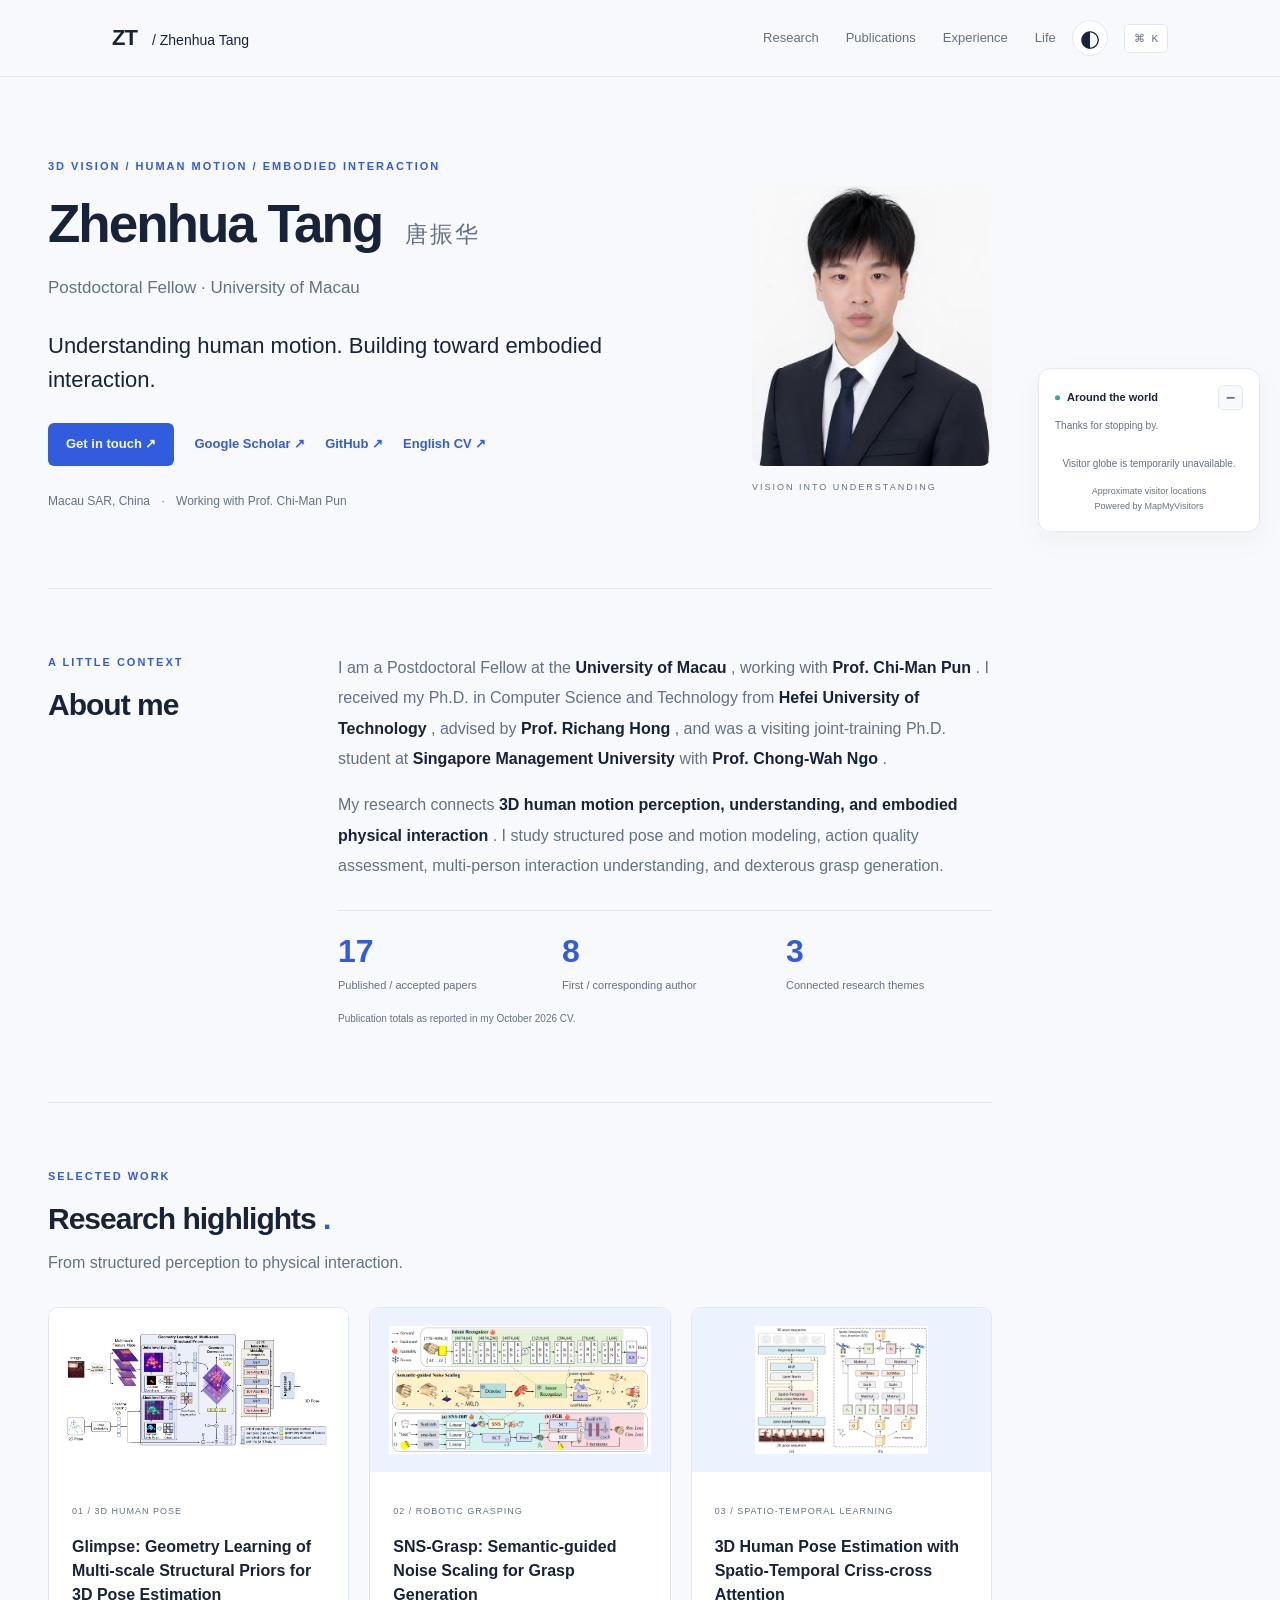
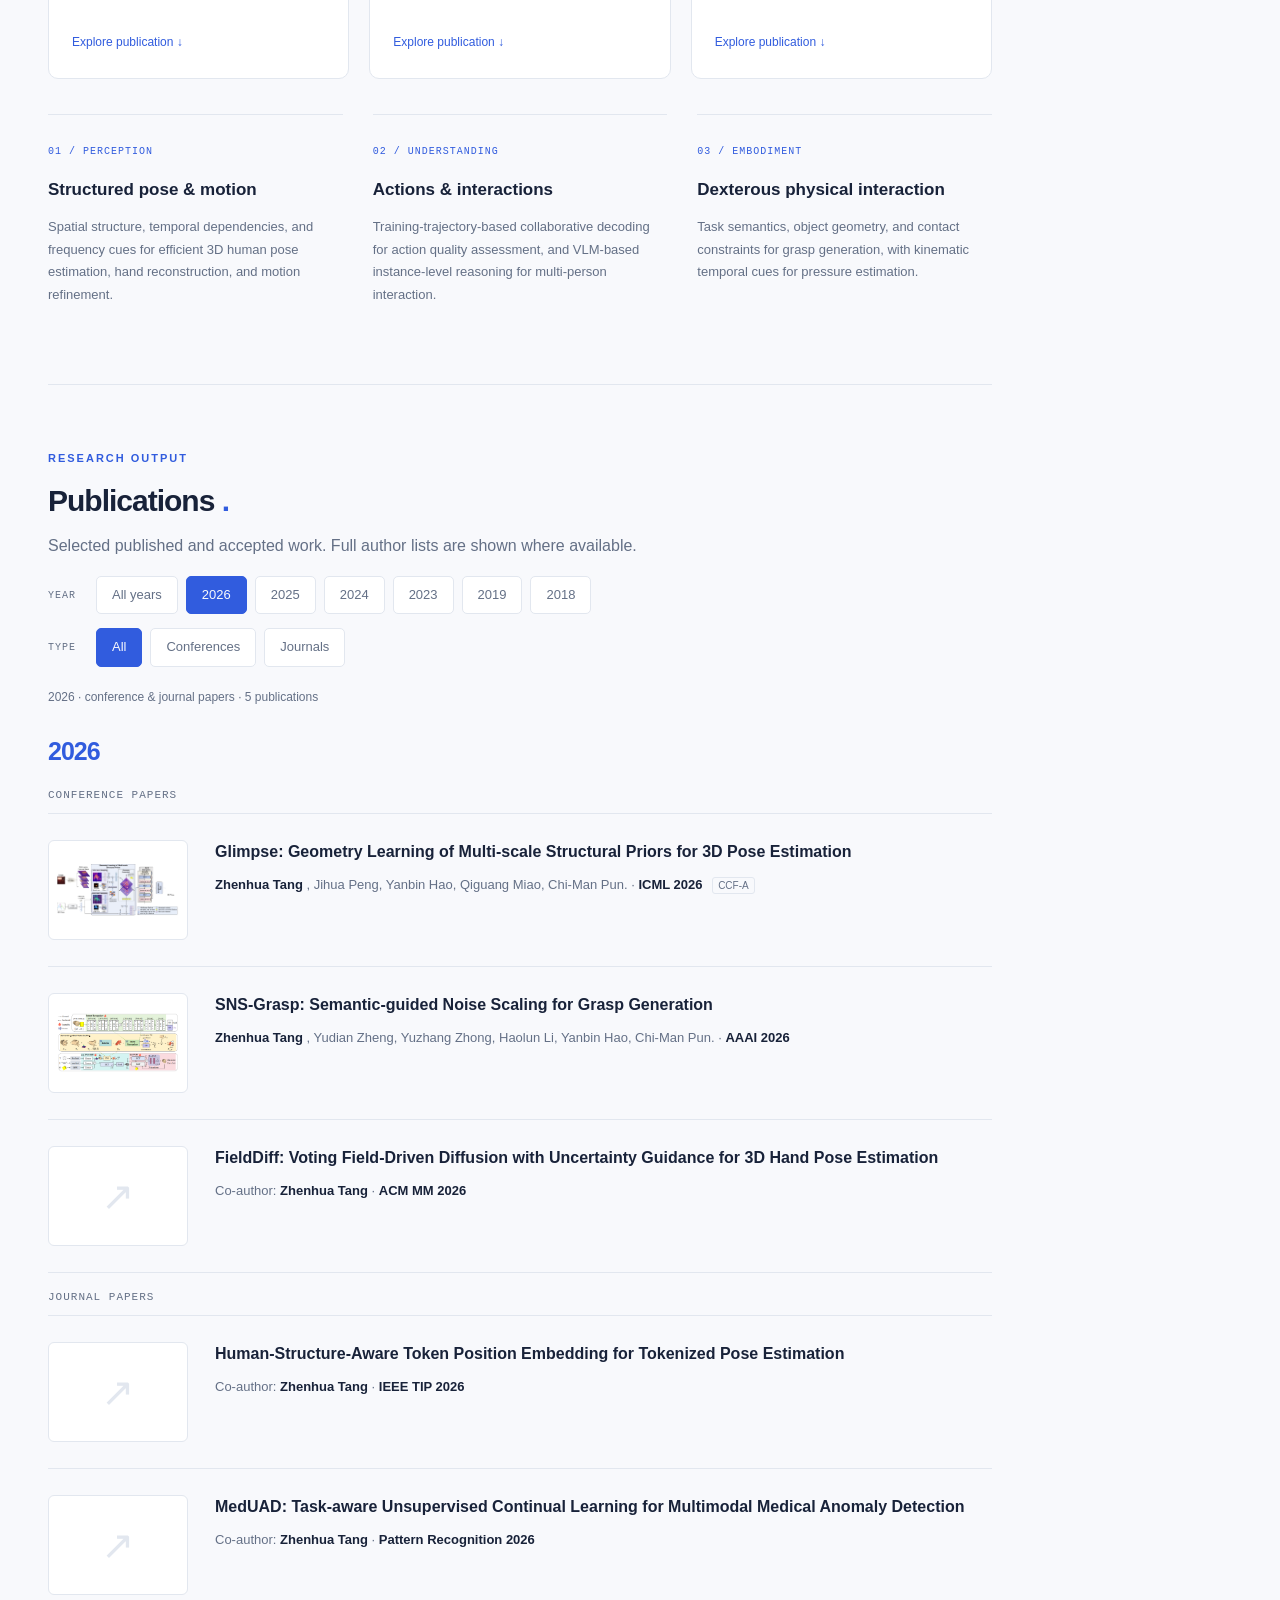
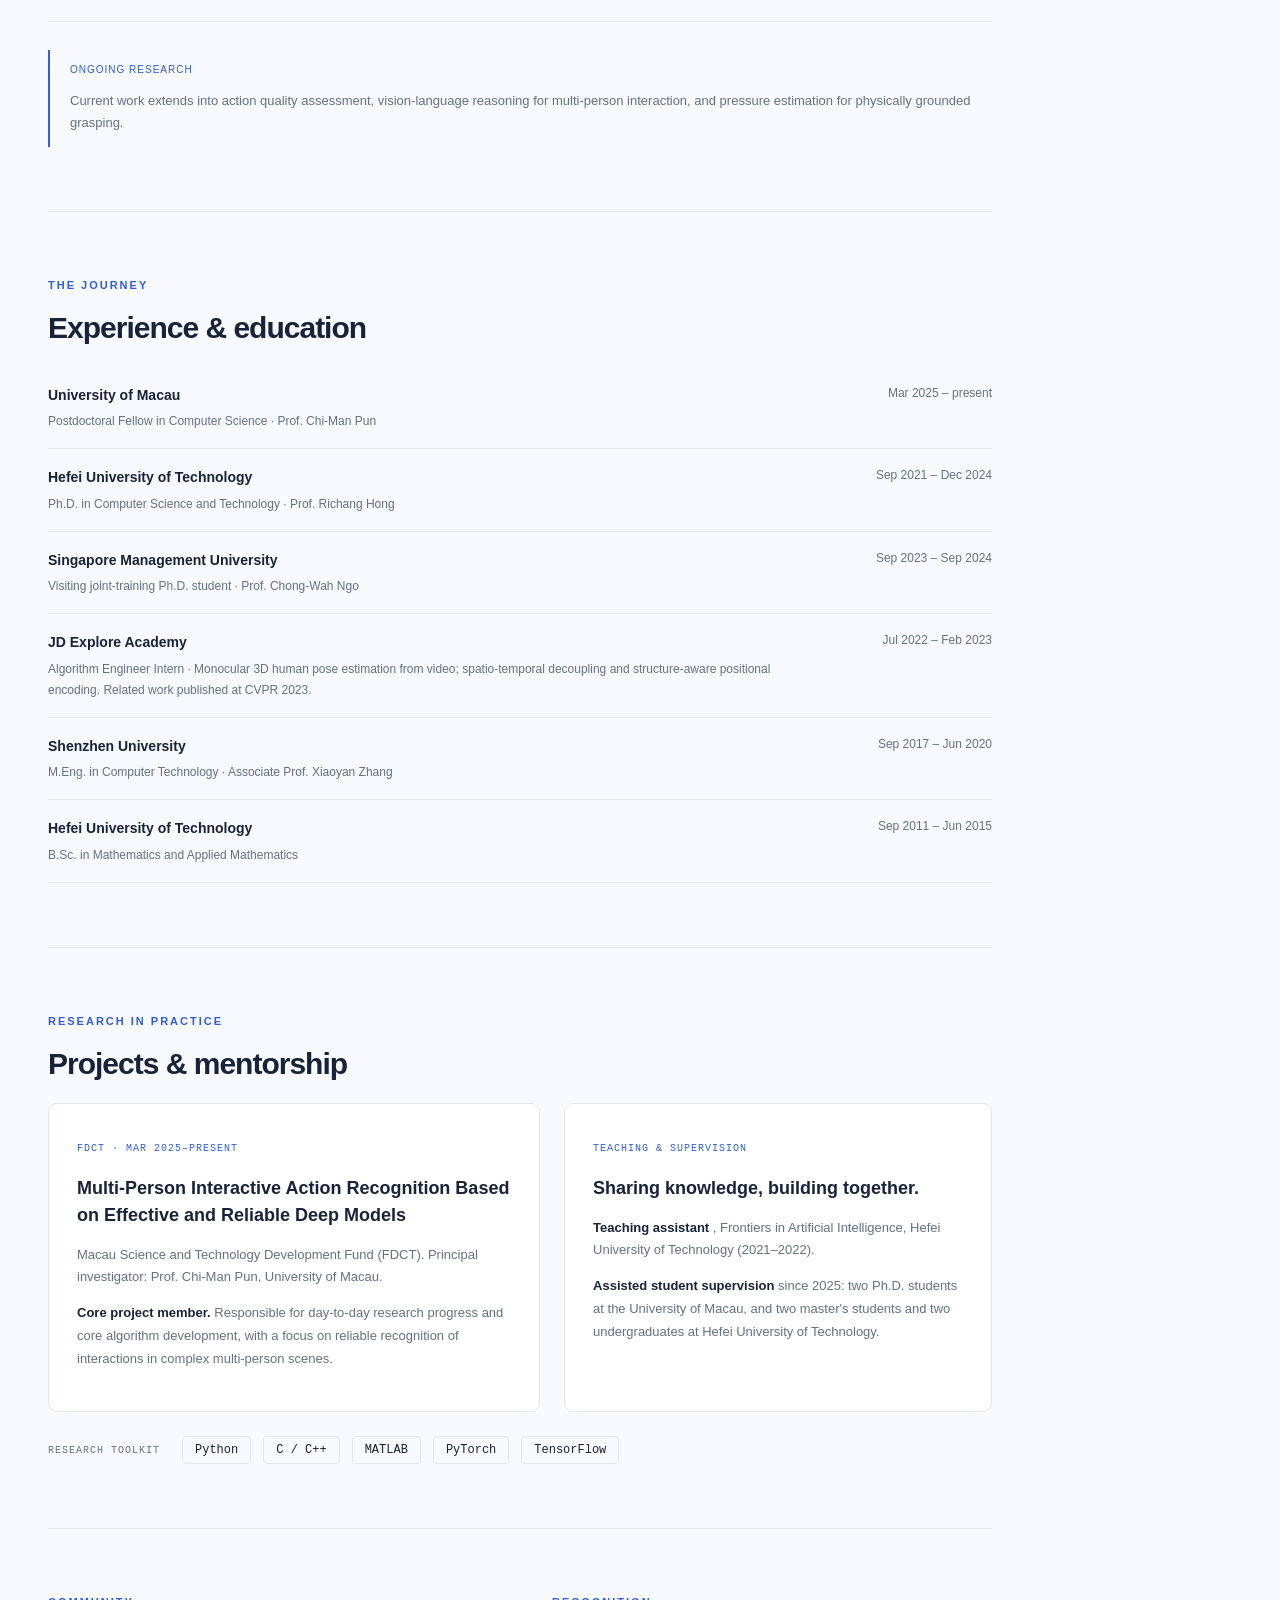
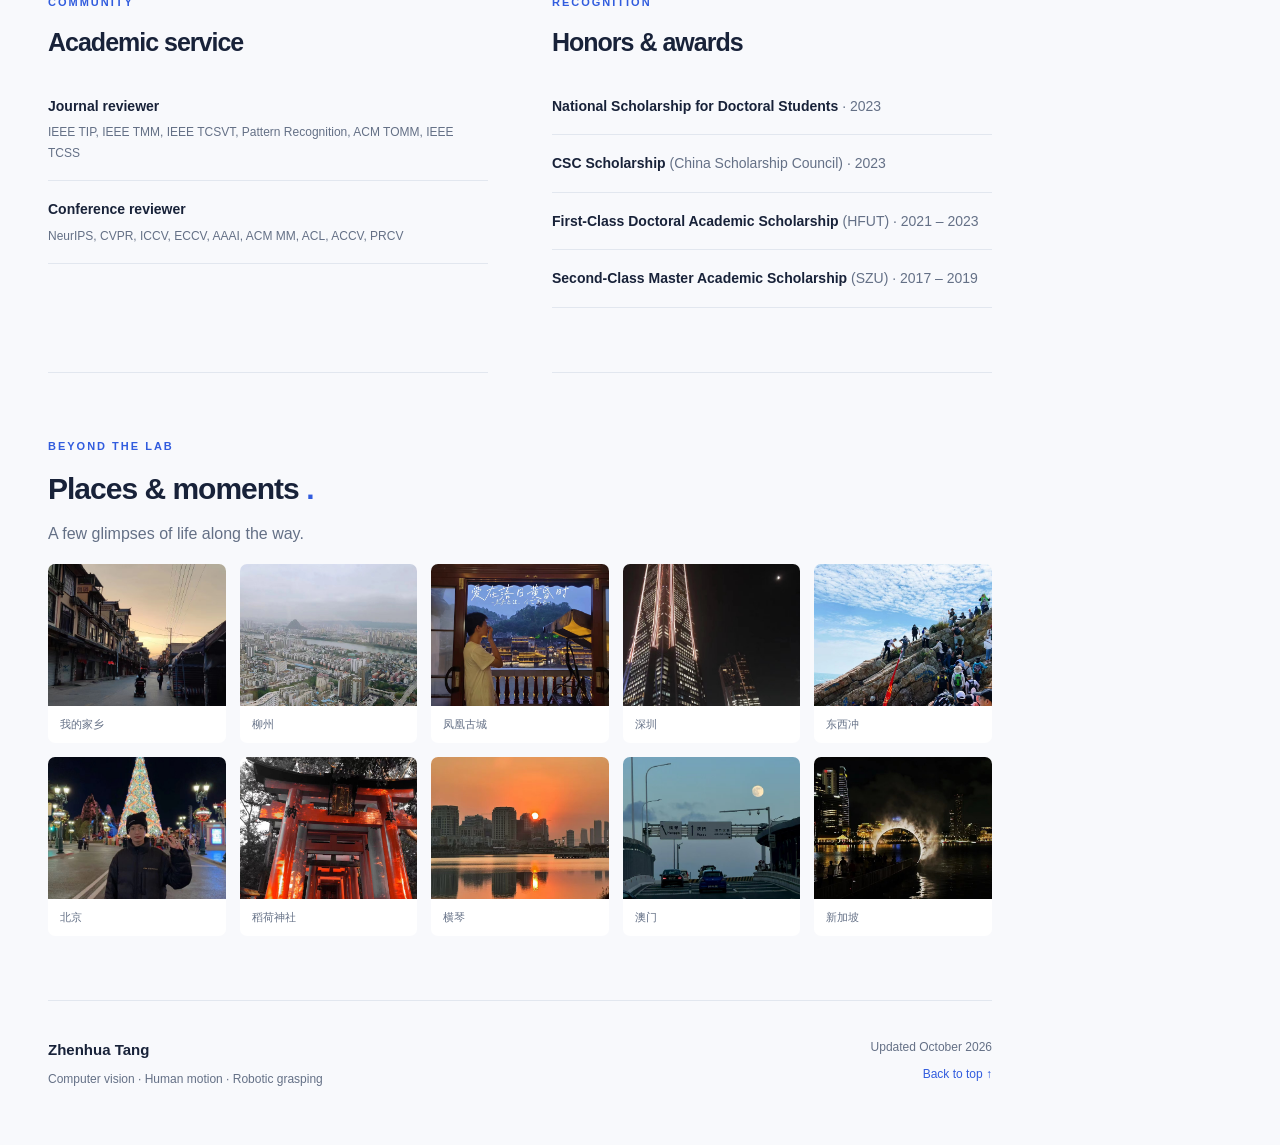
==== commit b01820fb: "Connect visitor globe in a collapsible fixed right sidebar" ====
--- a/index.html
+++ b/index.html
@@ -13,7 +13,7 @@
    Zhenhua Tang · 唐振华 | Research
   </title>
   <link href="data:image/svg+xml,%3Csvg xmlns='http://www.w3.org/2000/svg' viewBox='0 0 80 80'%3E%3Crect width='80' height='80' rx='18' fill='%232f5be7'/%3E%3Ctext x='10' y='54' fill='white' font-size='36'%3EZT%3C/text%3E%3C/svg%3E" rel="icon"/>
-  <link href="site.css?v=20261015b" rel="stylesheet"/>
+  <link href="site.css?v=20261015c" rel="stylesheet"/>
  </head>
  <body>
   <a class="skip" href="#main">
@@ -1131,21 +1131,35 @@
      </button>
     </div>
    </section>
-   <section hidden="" id="visitors">
-    <p class="eyebrow">
-     AROUND THE WORLD
-    </p>
-    <div id="visitor-widget">
-    </div>
-    <h2>
-     Visitors
-    </h2>
-    <p class="visitor-note">
-     Approximate visitor locations provided by a third-party analytics service.
-    </p>
-    <a id="visitor-link" rel="noopener noreferrer" target="_blank">
-     <img alt="World map of approximate visitor locations" id="visitor-map"/>
-    </a>
+   <section aria-label="Visitor globe" class="visitor-card" hidden="" id="visitors">
+    <div class="visitor-card-heading">
+     <span>
+      <span aria-hidden="true" class="visitor-dot">
+      </span>
+      Around the world
+     </span>
+     <button aria-controls="visitor-body" aria-expanded="true" aria-label="Collapse visitor globe" id="toggle-visitors">
+      −
+     </button>
+    </div>
+    <div id="visitor-body">
+     <p class="visitor-subtitle">
+      Thanks for stopping by.
+     </p>
+     <div id="visitor-widget">
+     </div>
+     <p id="visitor-status" role="status">
+      Loading visitor globe…
+     </p>
+     <a id="visitor-link" rel="noopener noreferrer" target="_blank">
+      <img alt="World map of approximate visitor locations" id="visitor-map"/>
+     </a>
+     <p class="visitor-note">
+      Approximate visitor locations
+      <br/>
+      Powered by MapMyVisitors
+     </p>
+    </div>
    </section>
    <footer>
     <div>
@@ -1174,9 +1188,9 @@
    <p>
    </p>
   </dialog>
-  <script defer="" src="site-config.js?v=20261015b">
+  <script defer="" src="site-config.js?v=20261015c">
   </script>
-  <script defer="" src="site.js?v=20261015b">
+  <script defer="" src="site.js?v=20261015c">
   </script>
   <dialog id="command-palette">
    <div class="palette-head">
--- a/site.css
+++ b/site.css
@@ -4,3 +4,5 @@
 .pub-thumb:has(img){background:#fff}#lightbox img{background:#fff;padding:10px;border-radius:4px}
 /* Click-based publication archive */
 #publication .tools{display:block}.year-controls,.type-controls{display:flex;gap:8px;flex-wrap:wrap;align-items:center;margin:14px 0}.filter-label{font:10px ui-monospace,Consolas,monospace;letter-spacing:1px;color:var(--muted);min-width:40px}.year-controls button,.type-controls button{border:1px solid var(--line);background:var(--surface);color:var(--muted);border-radius:5px;padding:7px 15px;font-size:13px}.year-controls button.selected,.type-controls button.selected{background:var(--accent);border-color:var(--accent);color:var(--bg)}.publication-year{padding:25px 0 0;border:0}.publication-year-heading{font-size:25px;letter-spacing:-1px;margin:0 0 16px;color:var(--accent)}.publication-category-heading{font:11px ui-monospace,Consolas,monospace;letter-spacing:1px;text-transform:uppercase;color:var(--muted);margin:18px 0 0;padding-bottom:12px;border-bottom:1px solid var(--line)}.publication-category .pub-item:last-child{border-bottom:1px solid var(--line)}.publication-category[hidden],.publication-year[hidden]{display:none}.feature-image img{min-width:0;max-width:100%;width:100%;height:100%;object-fit:contain}.pub-thumb img{width:100%;height:82px;object-fit:contain}.framework-button img{display:block}.feature-image:has(img[src*="glimpse"]),.pub-thumb:has(img[src*="glimpse"]){background:#fff}#visitor-widget{max-width:650px;margin:24px auto;min-height:0}#visitor-link:not([href]){display:none}#visitor-widget:empty{display:none}
+/* A viewport-pinned visitor globe, with a dedicated rail that never overlaps text. */
+#visitors.visitor-card{padding:16px;border:1px solid var(--line);border-radius:12px;background:var(--surface);box-shadow:0 8px 30px #1020400a;max-width:240px;margin:40px auto}.visitor-card-heading{display:flex;justify-content:space-between;gap:10px;align-items:center;font-size:11px;font-weight:650;color:var(--text)}.visitor-card-heading>span{display:flex;align-items:center;gap:7px}.visitor-dot{display:inline-block;width:5px;height:5px;border-radius:50%;background:#29b09c}#toggle-visitors{width:25px;height:25px;padding:0;line-height:1;border:1px solid var(--line);border-radius:5px;background:var(--bg);color:var(--muted);font-size:16px}.visitor-subtitle{font-size:10px;color:var(--muted);margin:7px 0 12px}#visitors #visitor-widget{width:188px;max-width:100%;margin:14px auto 20px;min-height:0}#visitors .visitor-note{text-align:center;font-size:9px;line-height:1.7;margin:12px 0 0;color:var(--muted)}#visitor-status{font-size:10px;color:var(--muted);text-align:center}#visitor-body[hidden]{display:none}@media(min-width:1100px){body:has(#visitors:not([hidden])) main{max-width:min(1120px,calc(100% - 272px));margin-left:max(16px,calc((100vw - 1392px)/2));margin-right:256px}#visitors.visitor-card{position:fixed;right:20px;top:50%;transform:translateY(-50%);width:222px;margin:0;z-index:15;max-height:calc(100dvh - 112px);overflow-y:auto}#visitors.is-collapsed{top:auto;bottom:30px;transform:none}#visitors[hidden]{display:none}}@media(max-width:1099px){#visitors.visitor-card{position:static;transform:none;width:240px;max-width:100%;margin:40px auto}}@media print{#visitors.visitor-card{display:none!important}}
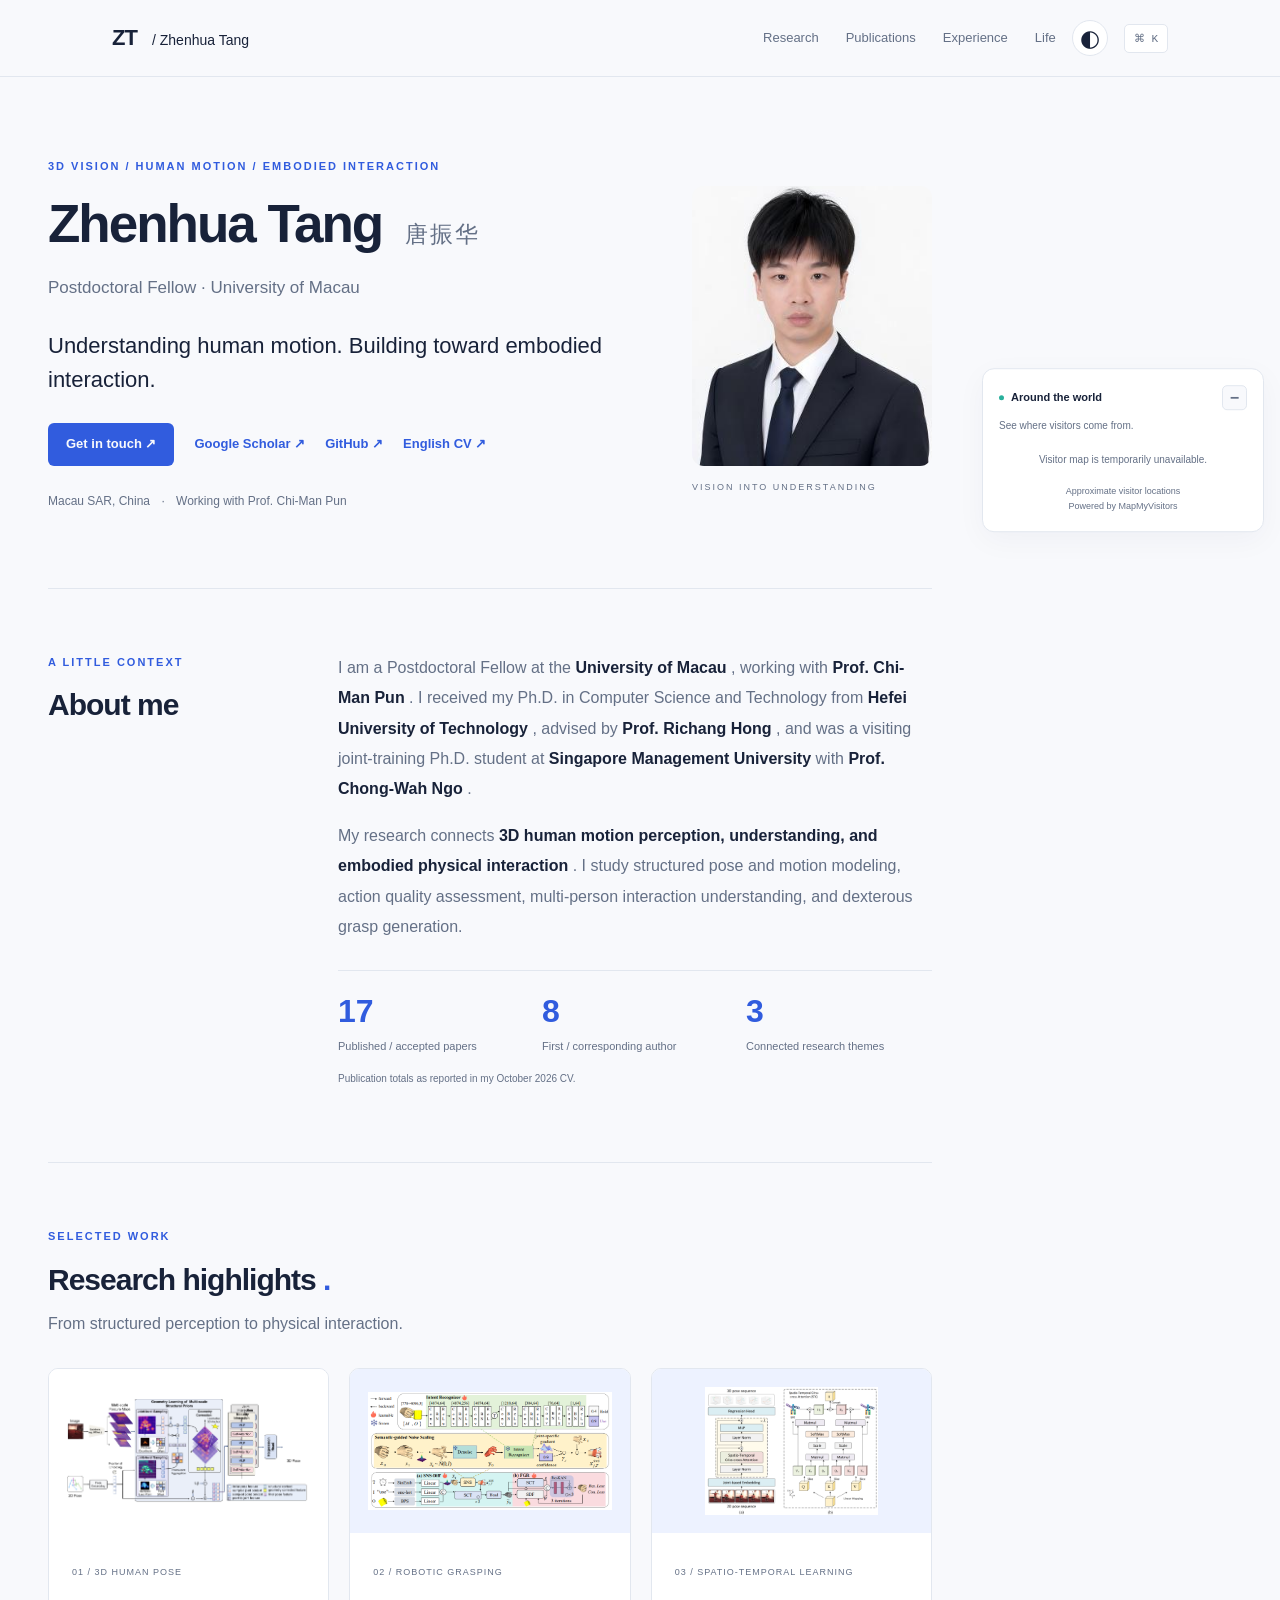
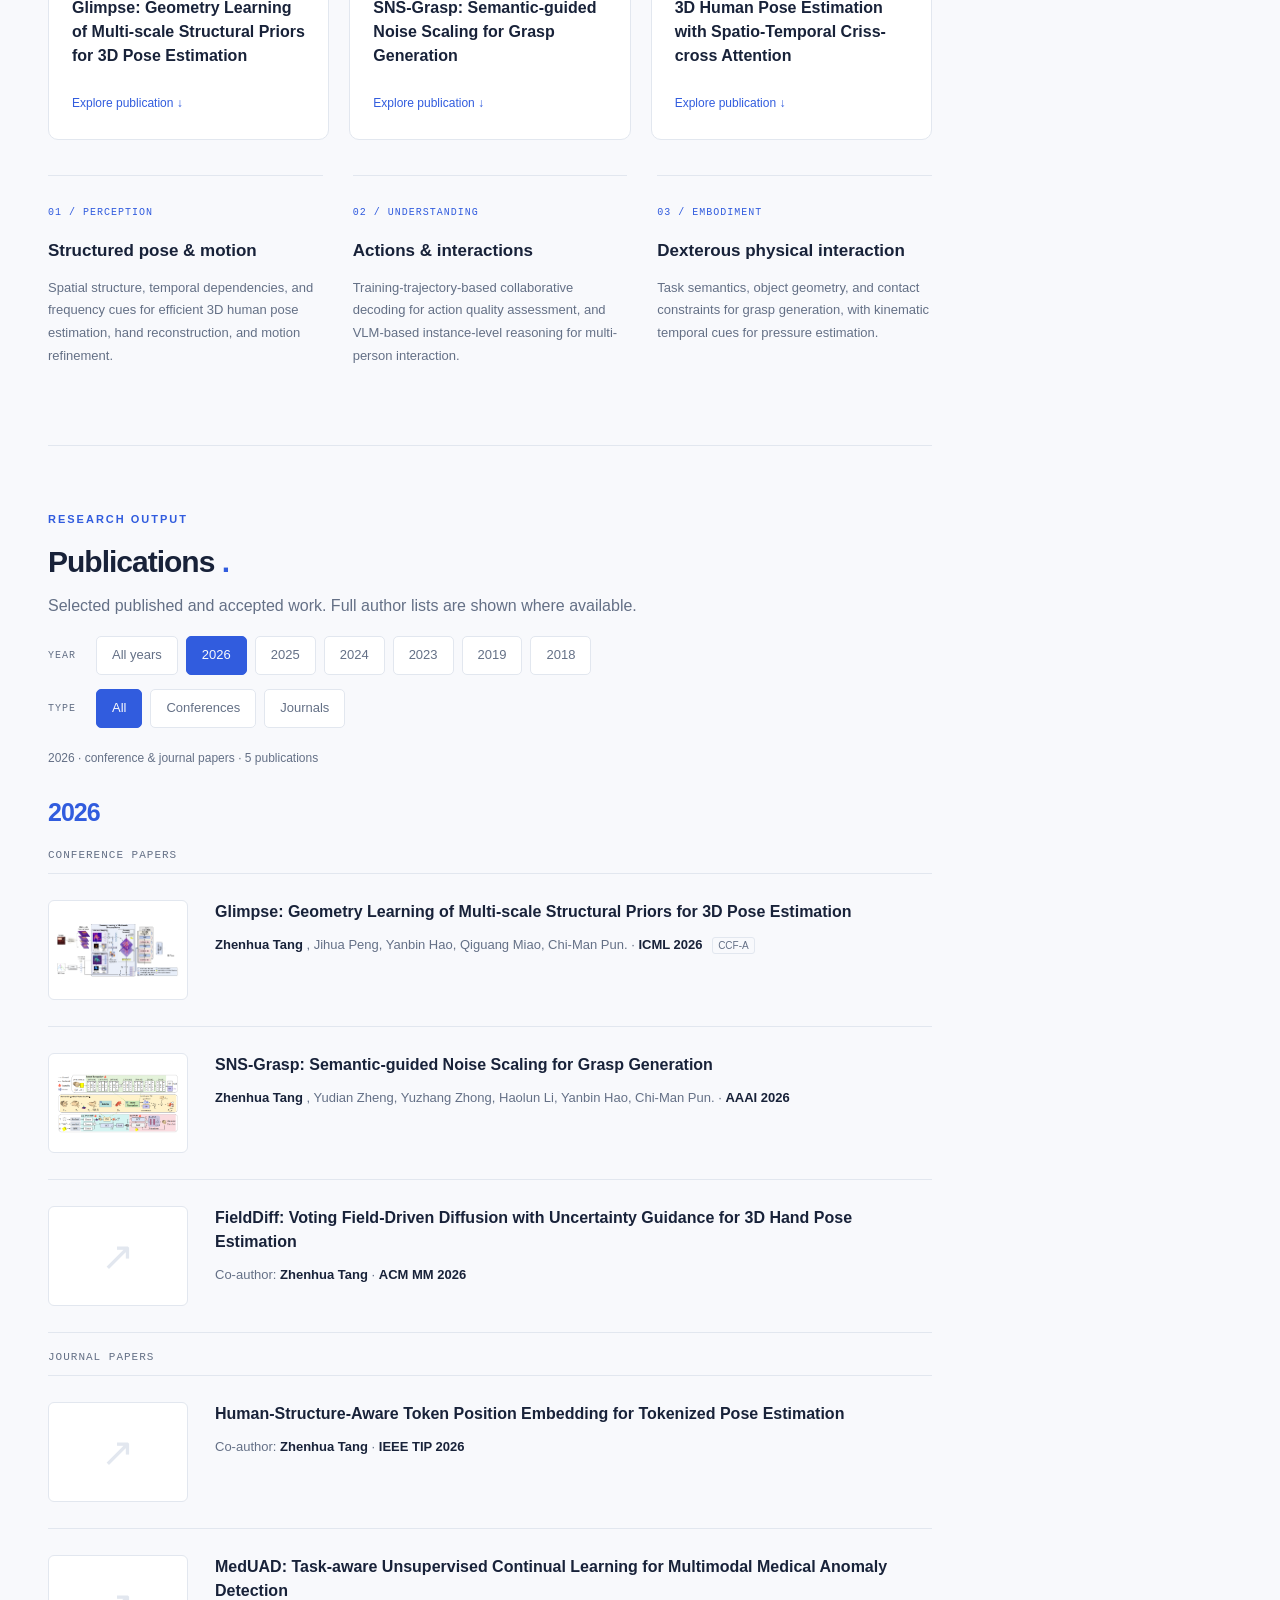
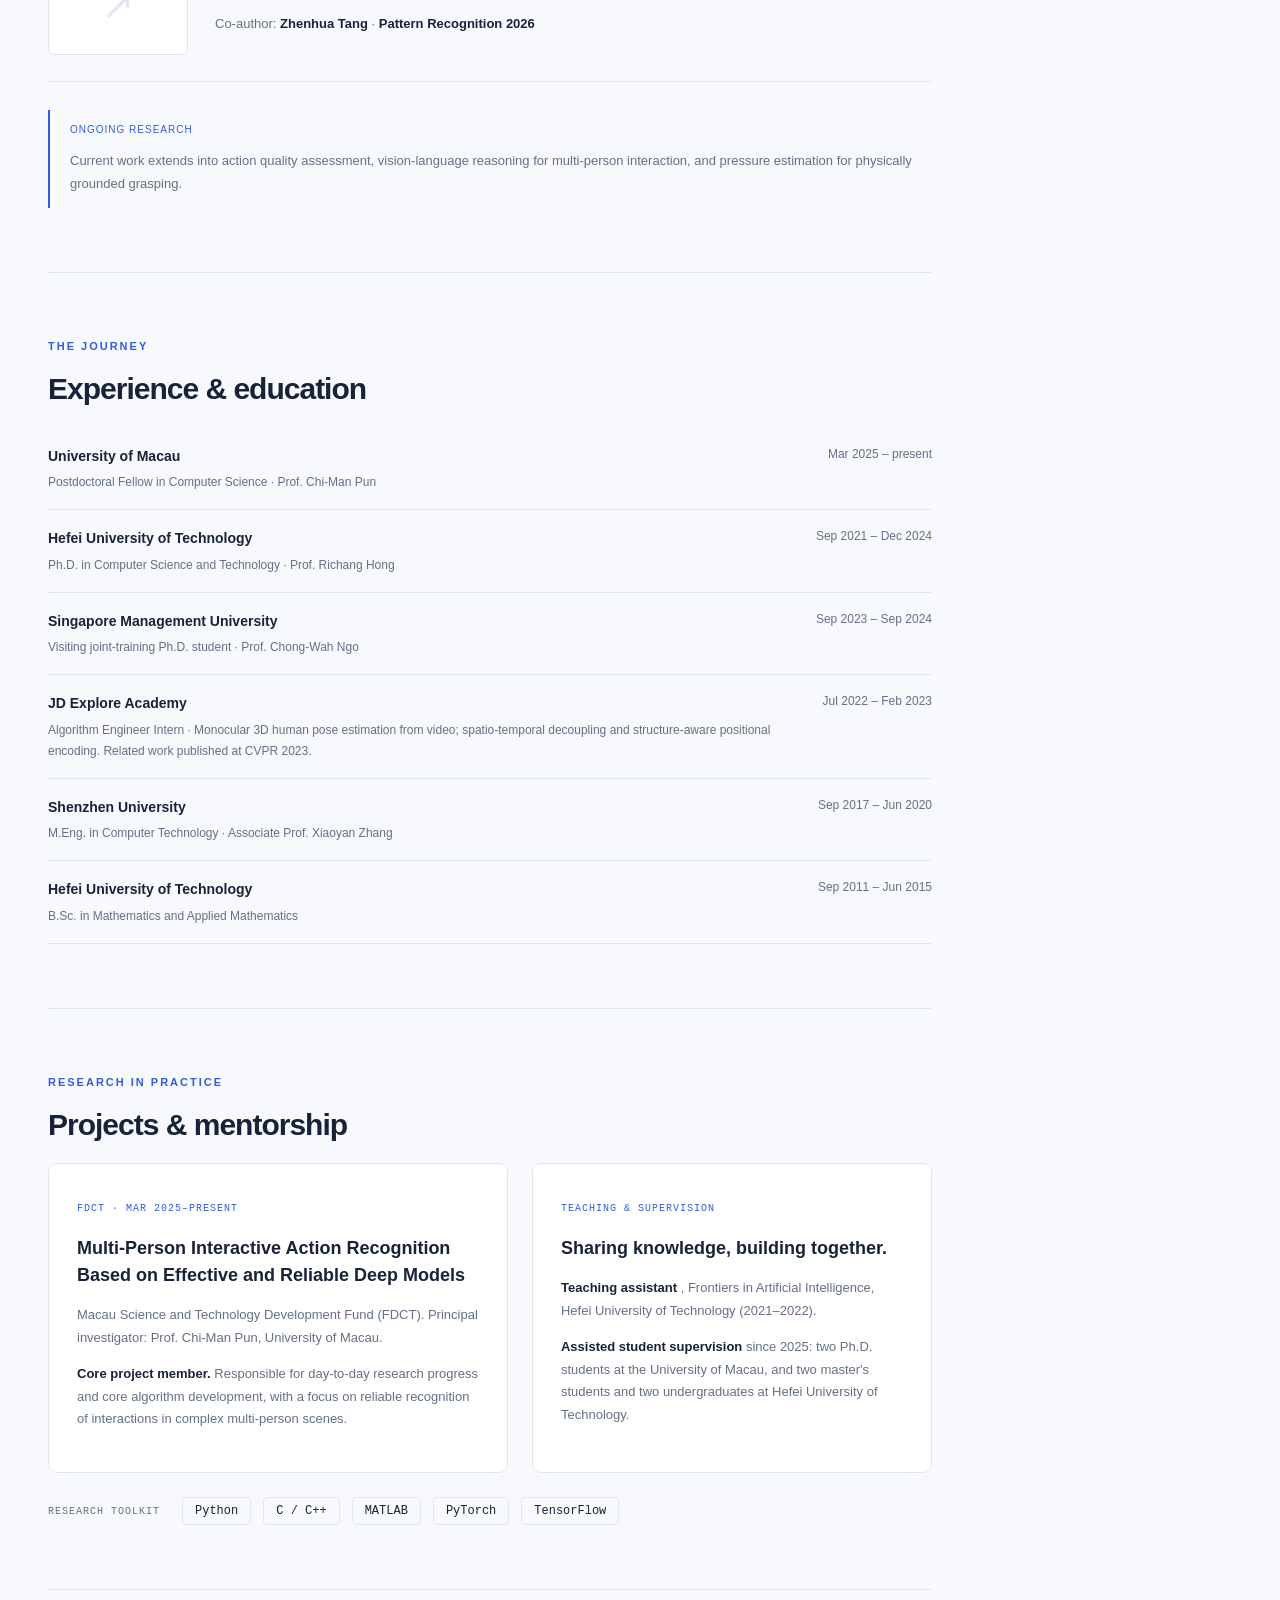
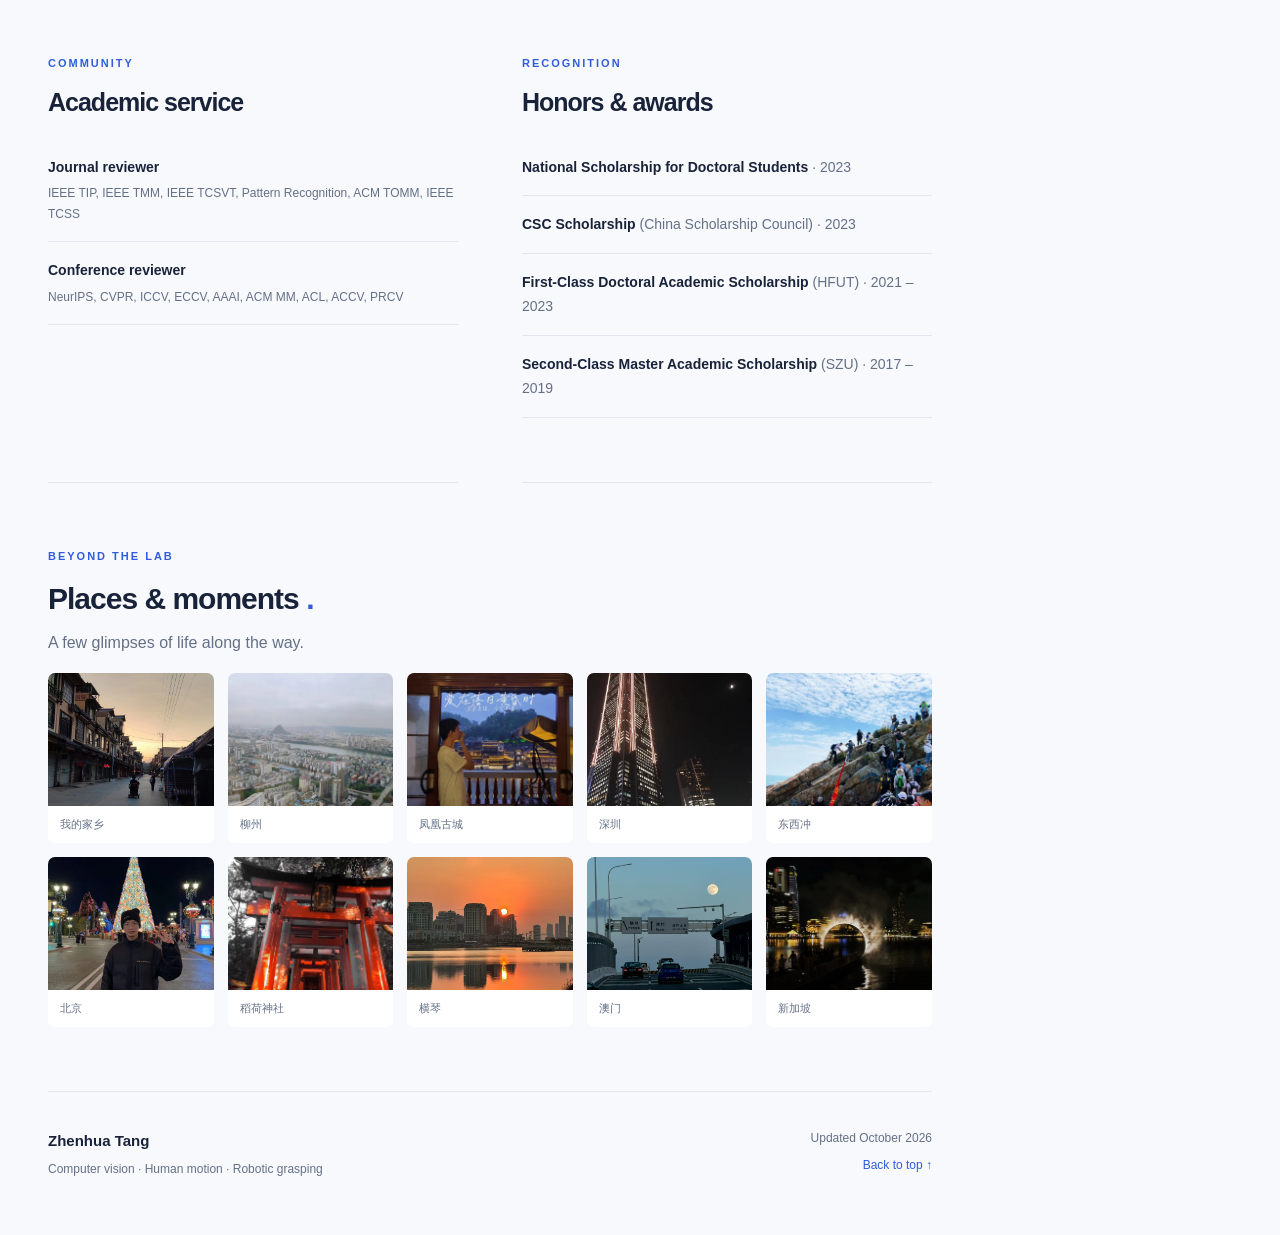
==== commit 88cb24c1: "Replace globe with visitor map, pageview statistics and location details" ====
--- a/index.html
+++ b/index.html
@@ -13,7 +13,7 @@
    Zhenhua Tang · 唐振华 | Research
   </title>
   <link href="data:image/svg+xml,%3Csvg xmlns='http://www.w3.org/2000/svg' viewBox='0 0 80 80'%3E%3Crect width='80' height='80' rx='18' fill='%232f5be7'/%3E%3Ctext x='10' y='54' fill='white' font-size='36'%3EZT%3C/text%3E%3C/svg%3E" rel="icon"/>
-  <link href="site.css?v=20261015c" rel="stylesheet"/>
+  <link href="site.css?v=20261015d" rel="stylesheet"/>
  </head>
  <body>
   <a class="skip" href="#main">
@@ -1131,28 +1131,31 @@
      </button>
     </div>
    </section>
-   <section aria-label="Visitor globe" class="visitor-card" hidden="" id="visitors">
+   <section aria-label="Visitor map" class="visitor-card" hidden="" id="visitors">
     <div class="visitor-card-heading">
      <span>
       <span aria-hidden="true" class="visitor-dot">
       </span>
       Around the world
      </span>
-     <button aria-controls="visitor-body" aria-expanded="true" aria-label="Collapse visitor globe" id="toggle-visitors">
+     <button aria-controls="visitor-body" aria-expanded="true" aria-label="Collapse visitor map" id="toggle-visitors">
       −
      </button>
     </div>
     <div id="visitor-body">
      <p class="visitor-subtitle">
-      Thanks for stopping by.
+      See where visitors come from.
      </p>
      <div id="visitor-widget">
      </div>
      <p id="visitor-status" role="status">
-      Loading visitor globe…
+      Loading visitor map &amp; statistics…
      </p>
      <a id="visitor-link" rel="noopener noreferrer" target="_blank">
       <img alt="World map of approximate visitor locations" id="visitor-map"/>
+     </a>
+     <a hidden="" id="visitor-details" rel="noopener noreferrer" target="_blank">
+      View visitor locations &amp; statistics ↗
      </a>
      <p class="visitor-note">
       Approximate visitor locations
@@ -1188,9 +1191,9 @@
    <p>
    </p>
   </dialog>
-  <script defer="" src="site-config.js?v=20261015c">
+  <script defer="" src="site-config.js?v=20261015d">
   </script>
-  <script defer="" src="site.js?v=20261015c">
+  <script defer="" src="site.js?v=20261015d">
   </script>
   <dialog id="command-palette">
    <div class="palette-head">
--- a/site.css
+++ b/site.css
@@ -6,3 +6,6 @@
 #publication .tools{display:block}.year-controls,.type-controls{display:flex;gap:8px;flex-wrap:wrap;align-items:center;margin:14px 0}.filter-label{font:10px ui-monospace,Consolas,monospace;letter-spacing:1px;color:var(--muted);min-width:40px}.year-controls button,.type-controls button{border:1px solid var(--line);background:var(--surface);color:var(--muted);border-radius:5px;padding:7px 15px;font-size:13px}.year-controls button.selected,.type-controls button.selected{background:var(--accent);border-color:var(--accent);color:var(--bg)}.publication-year{padding:25px 0 0;border:0}.publication-year-heading{font-size:25px;letter-spacing:-1px;margin:0 0 16px;color:var(--accent)}.publication-category-heading{font:11px ui-monospace,Consolas,monospace;letter-spacing:1px;text-transform:uppercase;color:var(--muted);margin:18px 0 0;padding-bottom:12px;border-bottom:1px solid var(--line)}.publication-category .pub-item:last-child{border-bottom:1px solid var(--line)}.publication-category[hidden],.publication-year[hidden]{display:none}.feature-image img{min-width:0;max-width:100%;width:100%;height:100%;object-fit:contain}.pub-thumb img{width:100%;height:82px;object-fit:contain}.framework-button img{display:block}.feature-image:has(img[src*="glimpse"]),.pub-thumb:has(img[src*="glimpse"]){background:#fff}#visitor-widget{max-width:650px;margin:24px auto;min-height:0}#visitor-link:not([href]){display:none}#visitor-widget:empty{display:none}
 /* A viewport-pinned visitor globe, with a dedicated rail that never overlaps text. */
 #visitors.visitor-card{padding:16px;border:1px solid var(--line);border-radius:12px;background:var(--surface);box-shadow:0 8px 30px #1020400a;max-width:240px;margin:40px auto}.visitor-card-heading{display:flex;justify-content:space-between;gap:10px;align-items:center;font-size:11px;font-weight:650;color:var(--text)}.visitor-card-heading>span{display:flex;align-items:center;gap:7px}.visitor-dot{display:inline-block;width:5px;height:5px;border-radius:50%;background:#29b09c}#toggle-visitors{width:25px;height:25px;padding:0;line-height:1;border:1px solid var(--line);border-radius:5px;background:var(--bg);color:var(--muted);font-size:16px}.visitor-subtitle{font-size:10px;color:var(--muted);margin:7px 0 12px}#visitors #visitor-widget{width:188px;max-width:100%;margin:14px auto 20px;min-height:0}#visitors .visitor-note{text-align:center;font-size:9px;line-height:1.7;margin:12px 0 0;color:var(--muted)}#visitor-status{font-size:10px;color:var(--muted);text-align:center}#visitor-body[hidden]{display:none}@media(min-width:1100px){body:has(#visitors:not([hidden])) main{max-width:min(1120px,calc(100% - 272px));margin-left:max(16px,calc((100vw - 1392px)/2));margin-right:256px}#visitors.visitor-card{position:fixed;right:20px;top:50%;transform:translateY(-50%);width:222px;margin:0;z-index:15;max-height:calc(100dvh - 112px);overflow-y:auto}#visitors.is-collapsed{top:auto;bottom:30px;transform:none}#visitors[hidden]{display:none}}@media(max-width:1099px){#visitors.visitor-card{position:static;transform:none;width:240px;max-width:100%;margin:40px auto}}@media print{#visitors.visitor-card{display:none!important}}
+/* Give the flat map enough width for its geographic markers and native statistics. */
+#visitors.visitor-card{max-width:288px;width:288px}#visitors #visitor-widget{width:254px;max-width:100%;margin:16px auto}#visitor-widget #mapmyvisitors-widget{max-width:100%;border-radius:5px;overflow:hidden}#visitor-widget .mapmyvisitors-bottom-text{white-space:normal;height:auto;min-height:26px;line-height:1.6;padding:5px 8px}#visitor-widget .mapmyvisitors-visitors{font-weight:600}#visitors .visitor-note{margin-top:16px}@media(min-width:1100px){body:has(#visitors:not([hidden])) main{max-width:min(1120px,calc(100% - 332px));margin-left:max(16px,calc((100vw - 1452px)/2));margin-right:316px}#visitors.visitor-card{width:282px;right:16px}#visitors #visitor-widget{width:248px}}@media(max-width:1099px){#visitors.visitor-card{width:288px;max-width:100%}}
+#visitor-details{display:block;text-align:center;font-size:10px;margin:16px 0 4px;line-height:1.7;font-weight:600}#visitor-details[hidden]{display:none}
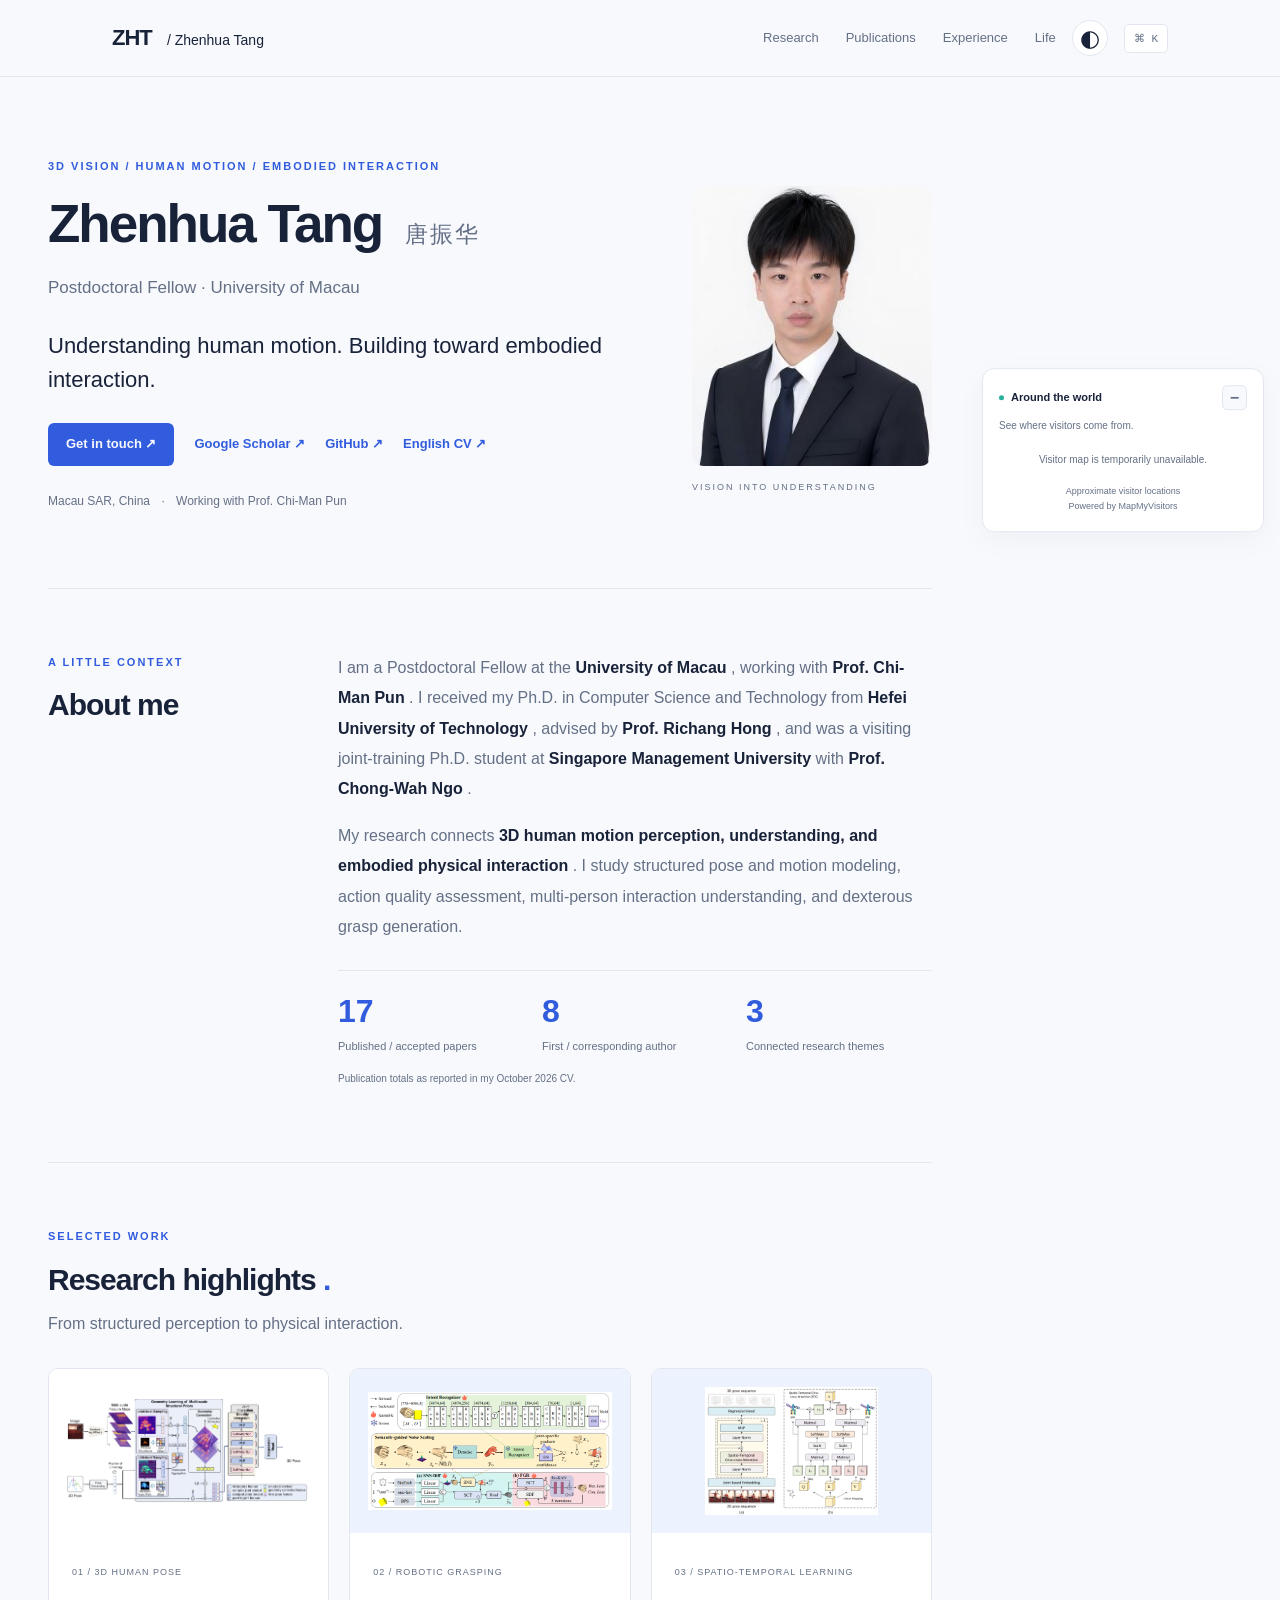
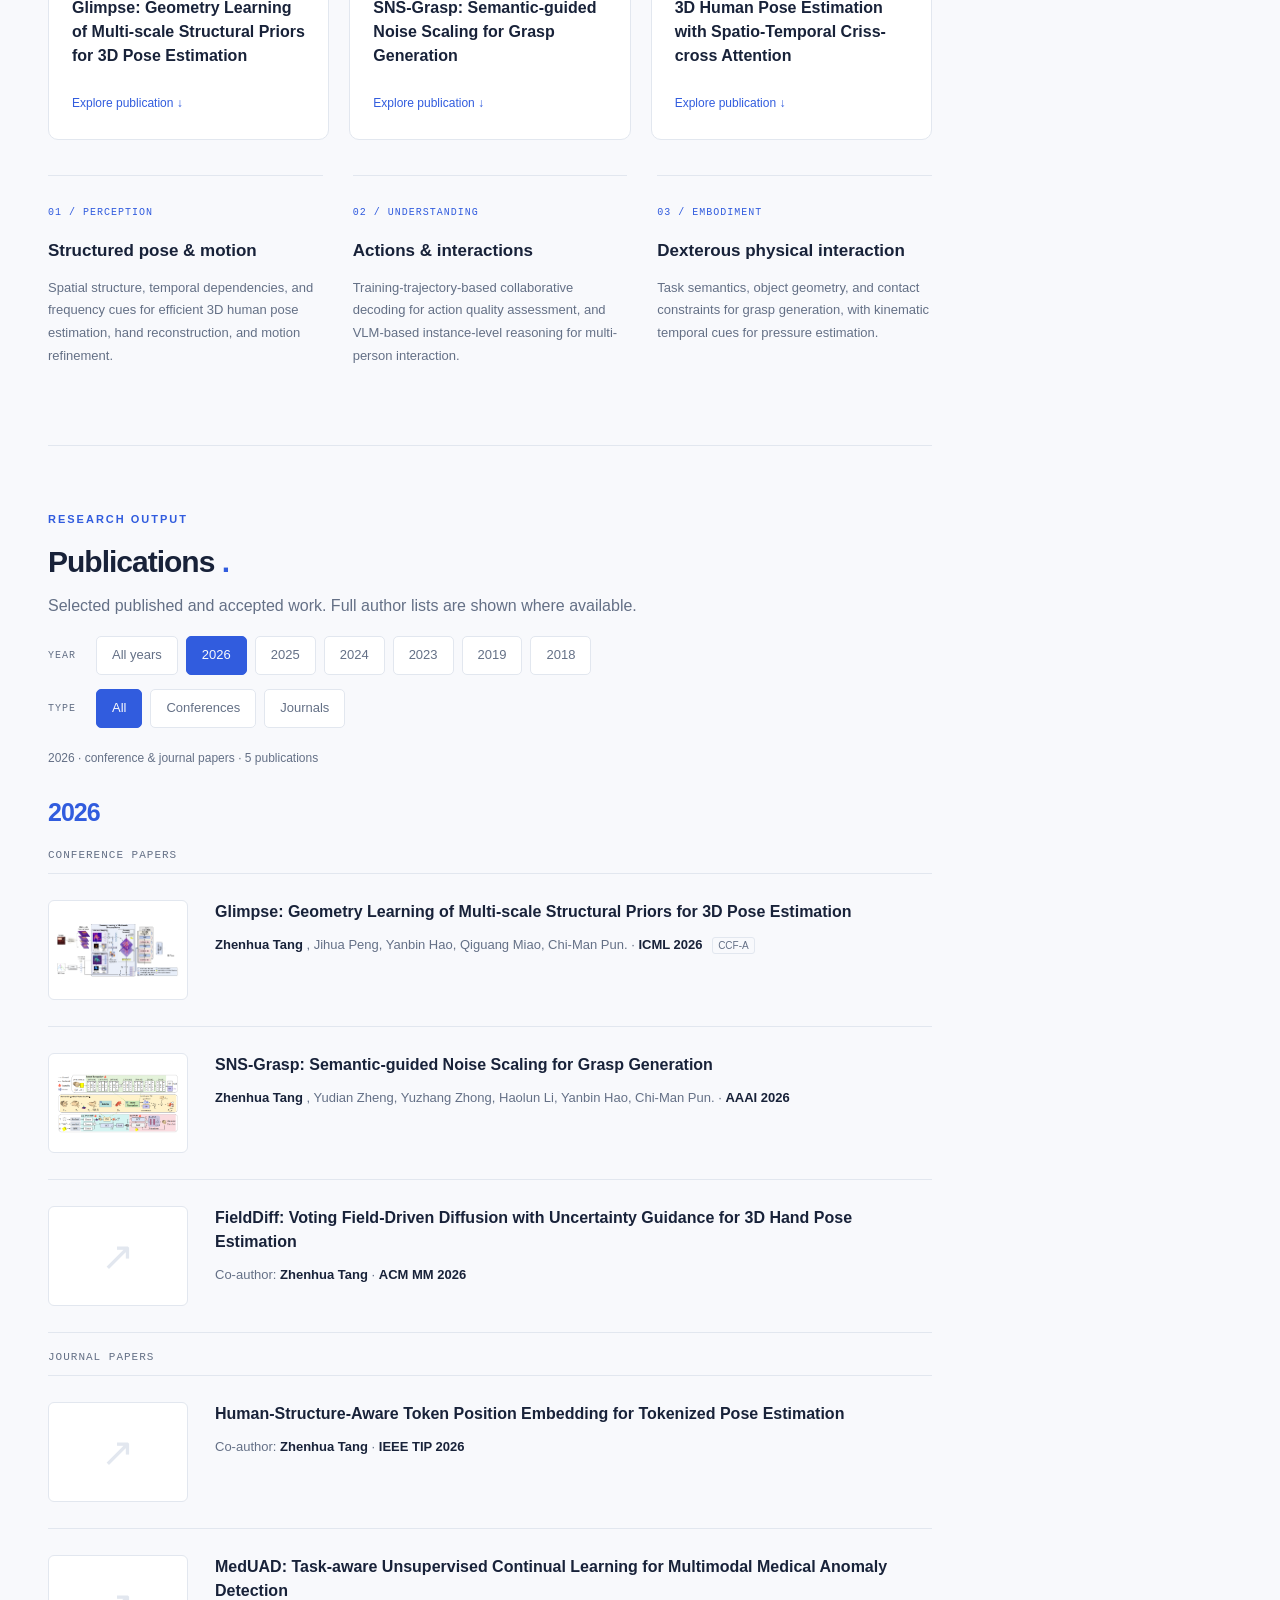
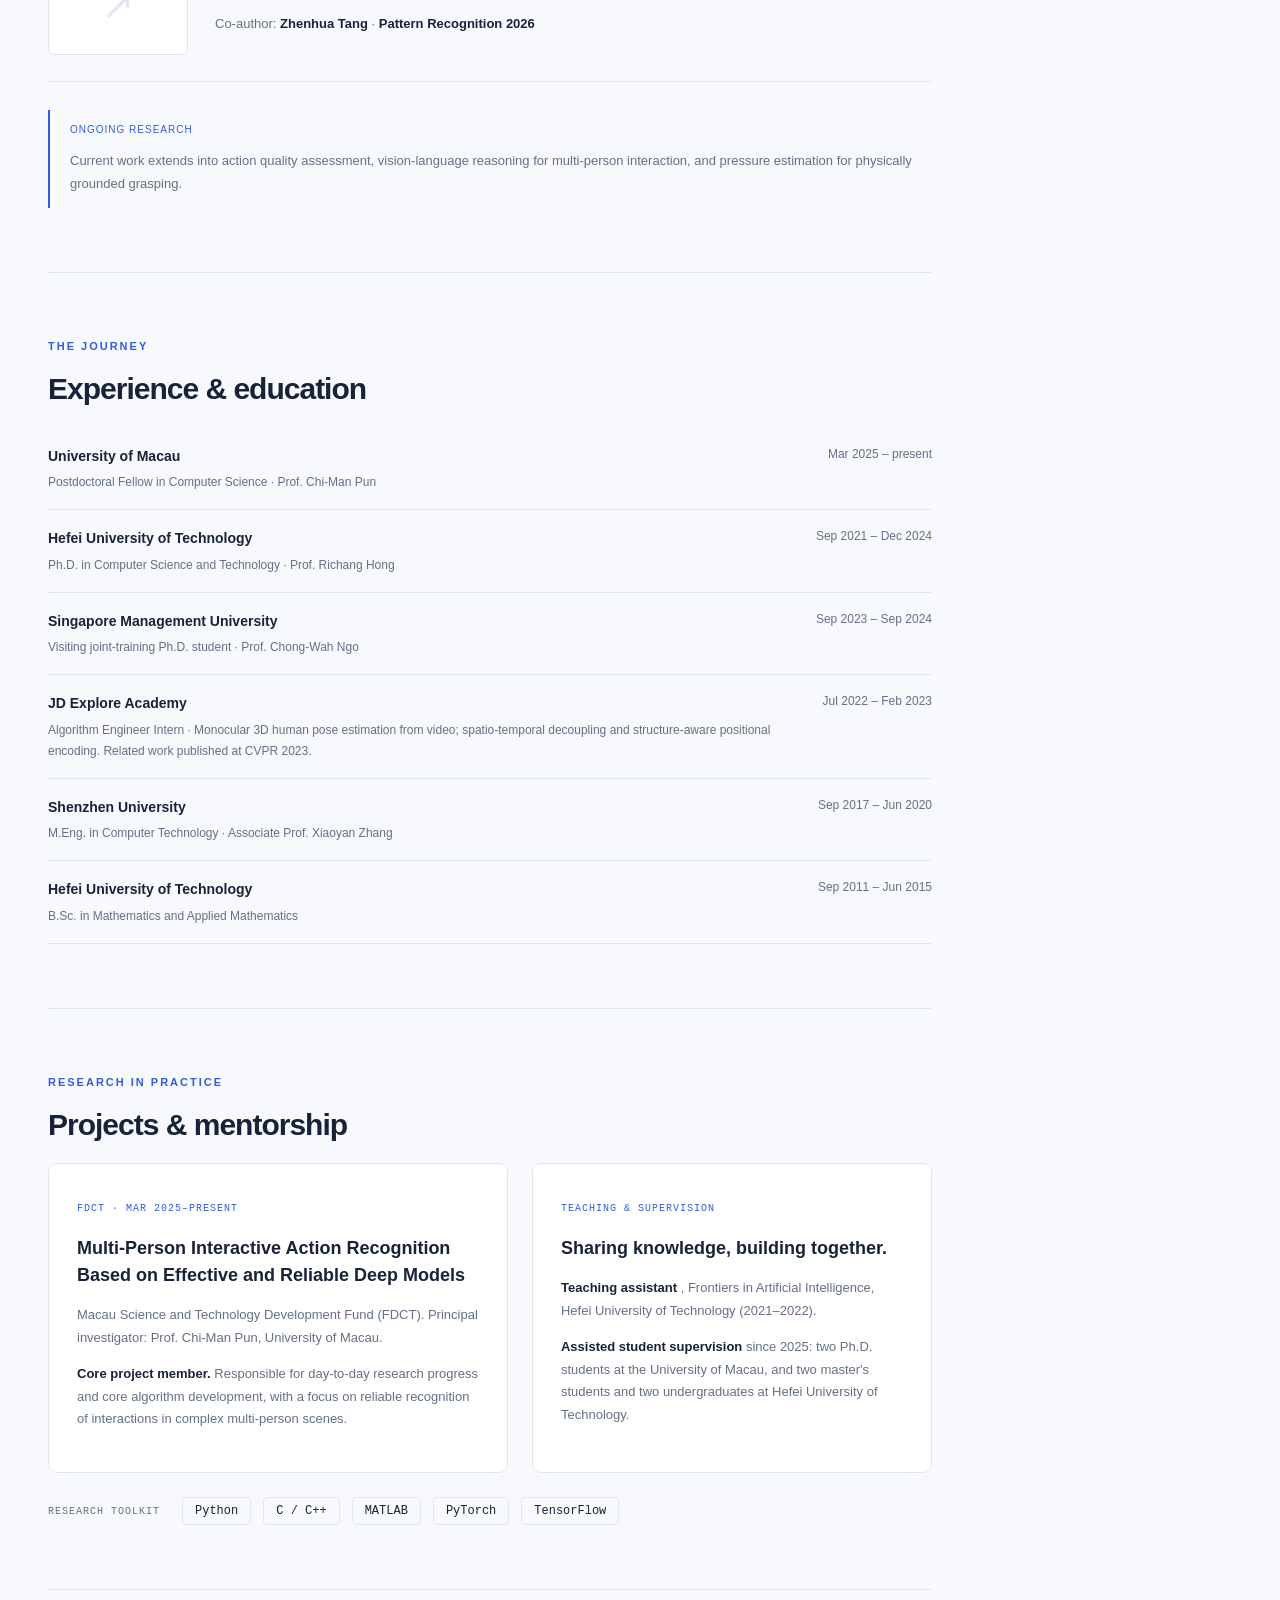
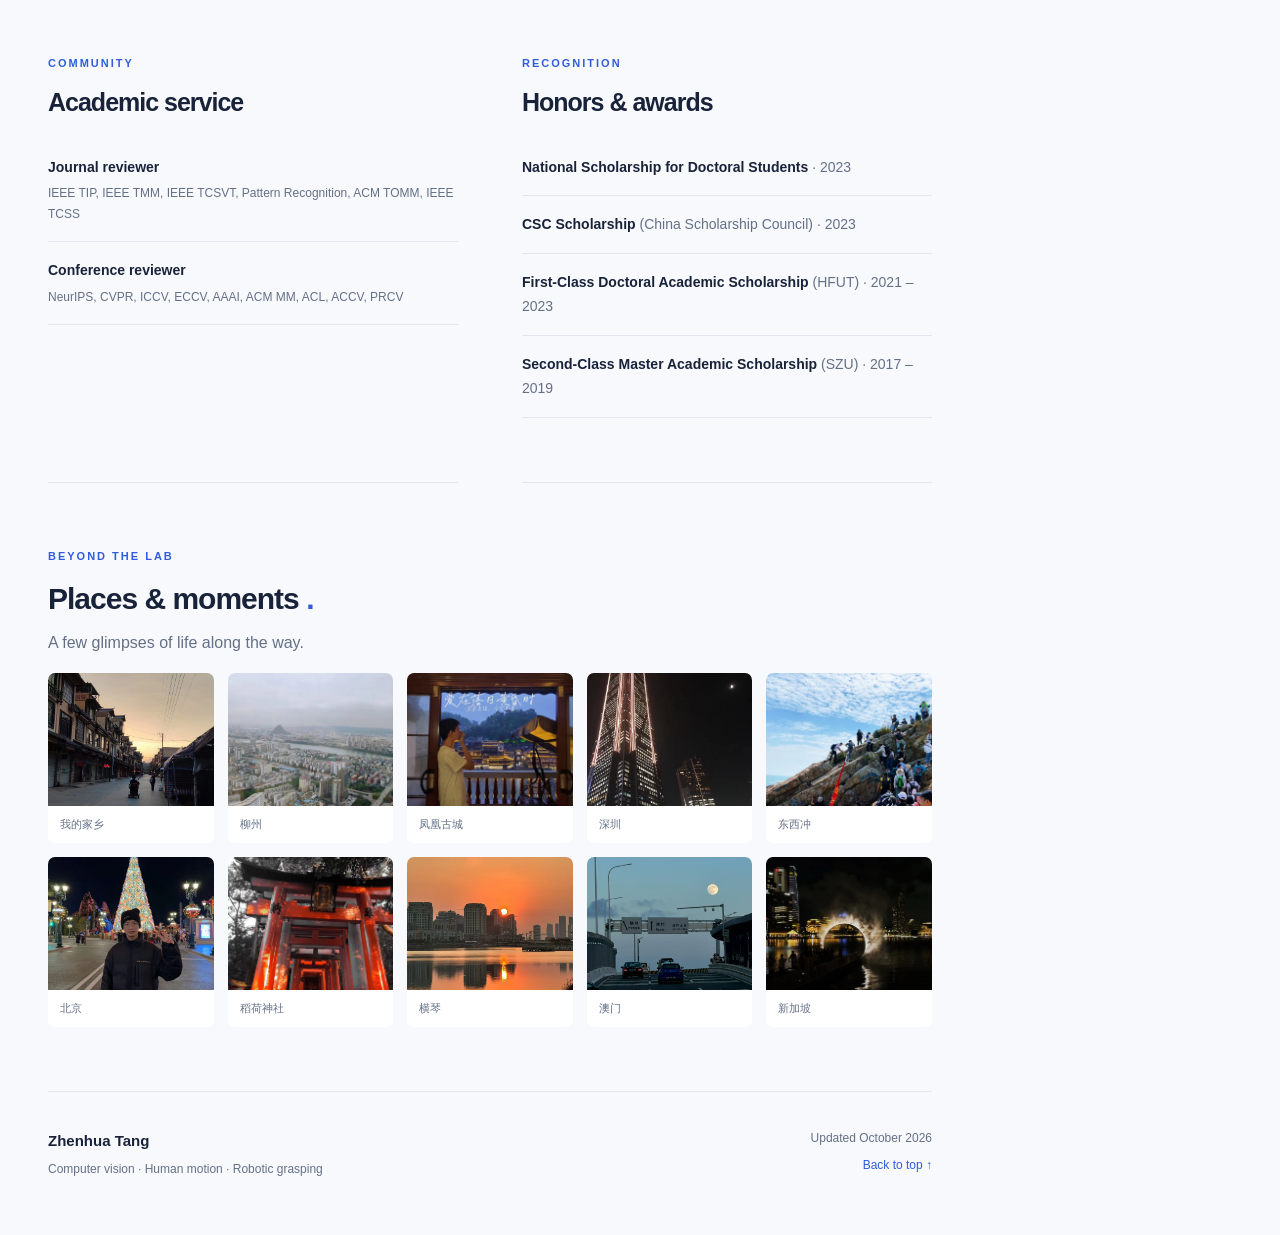
==== commit 4e70f51c: "Correct personal initials to ZHT in navigation and favicon" ====
--- a/index.html
+++ b/index.html
@@ -12,7 +12,7 @@
   <title>
    Zhenhua Tang · 唐振华 | Research
   </title>
-  <link href="data:image/svg+xml,%3Csvg xmlns='http://www.w3.org/2000/svg' viewBox='0 0 80 80'%3E%3Crect width='80' height='80' rx='18' fill='%232f5be7'/%3E%3Ctext x='10' y='54' fill='white' font-size='36'%3EZT%3C/text%3E%3C/svg%3E" rel="icon"/>
+  <link href="data:image/svg+xml,%3Csvg xmlns='http://www.w3.org/2000/svg' viewBox='0 0 80 80'%3E%3Crect width='80' height='80' rx='18' fill='%232f5be7'/%3E%3Ctext x='7' y='51' fill='white' font-size='30'%3EZHT%3C/text%3E%3C/svg%3E" rel="icon"/>
   <link href="site.css?v=20261015d" rel="stylesheet"/>
  </head>
  <body>
@@ -22,7 +22,7 @@
   <header>
    <nav aria-label="Main navigation">
     <a class="brand" href="#home">
-     ZT
+     ZHT
      <span>
       / Zhenhua Tang
      </span>
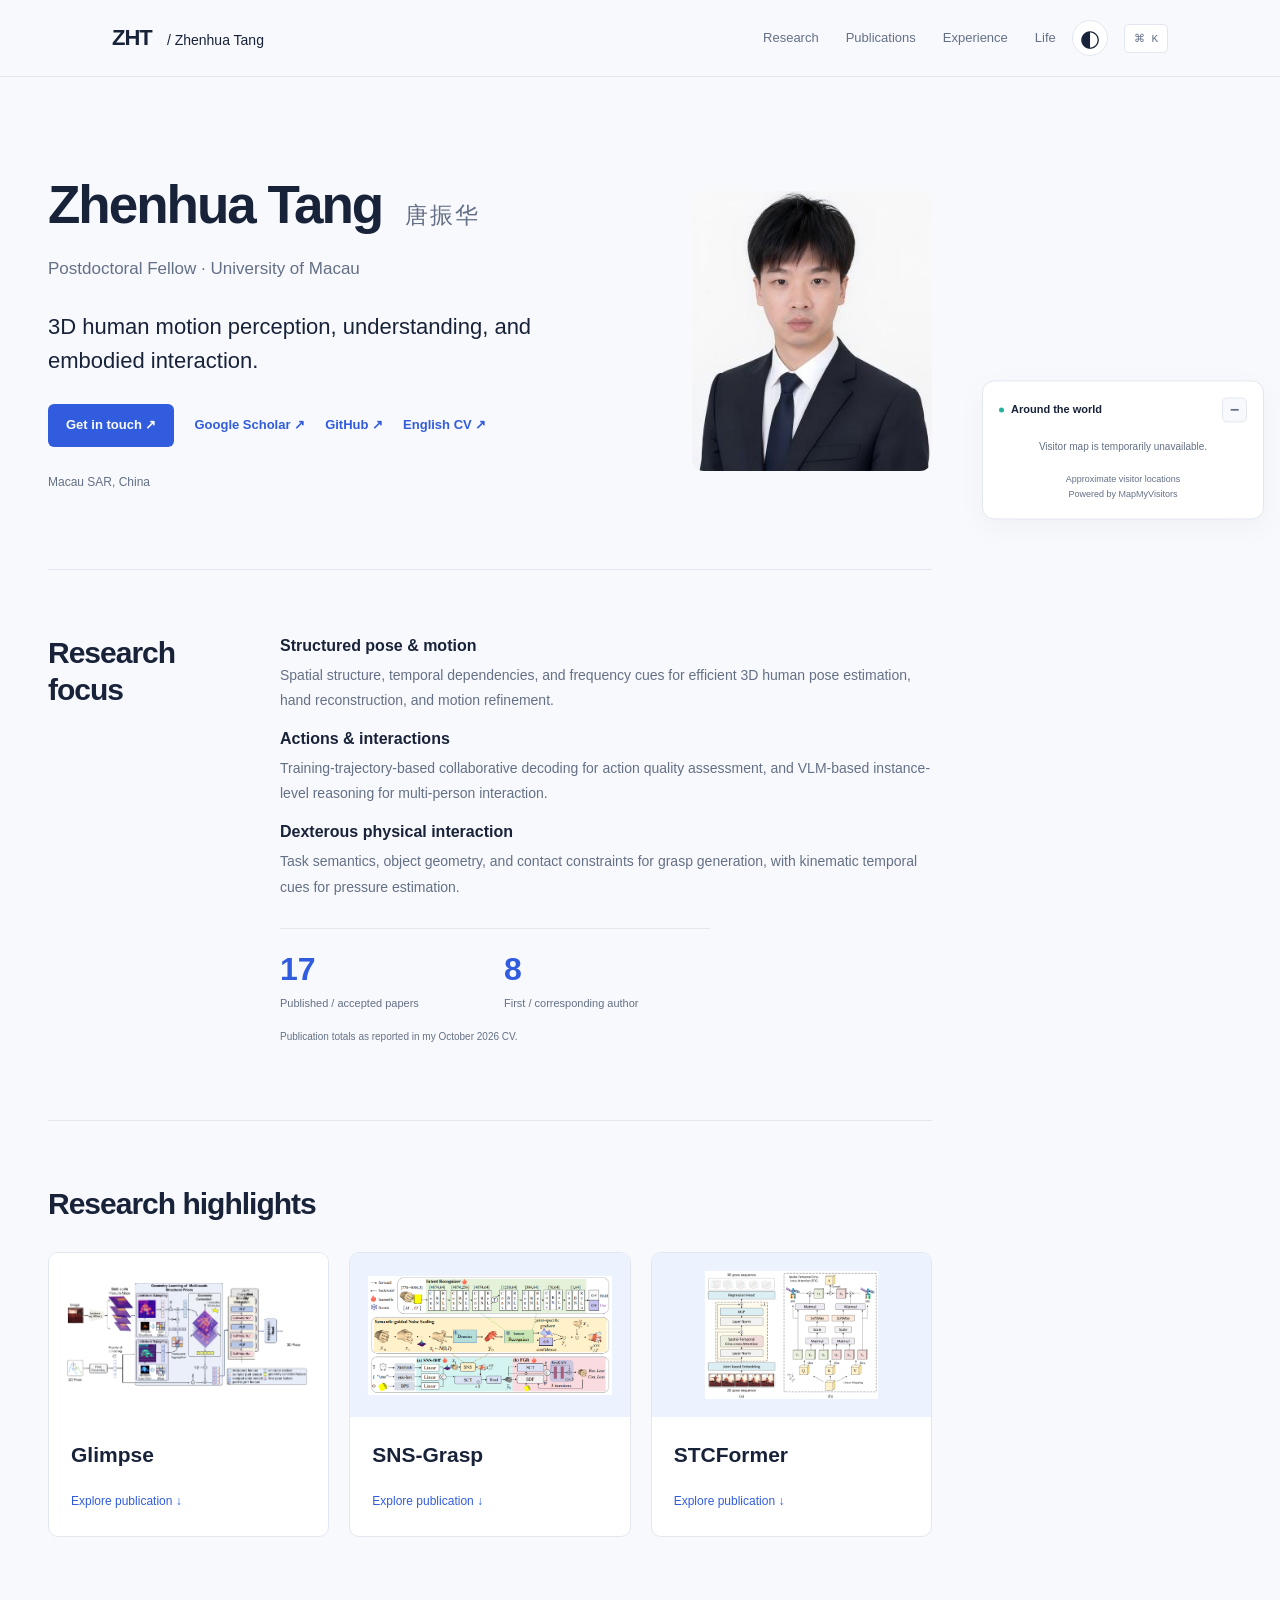
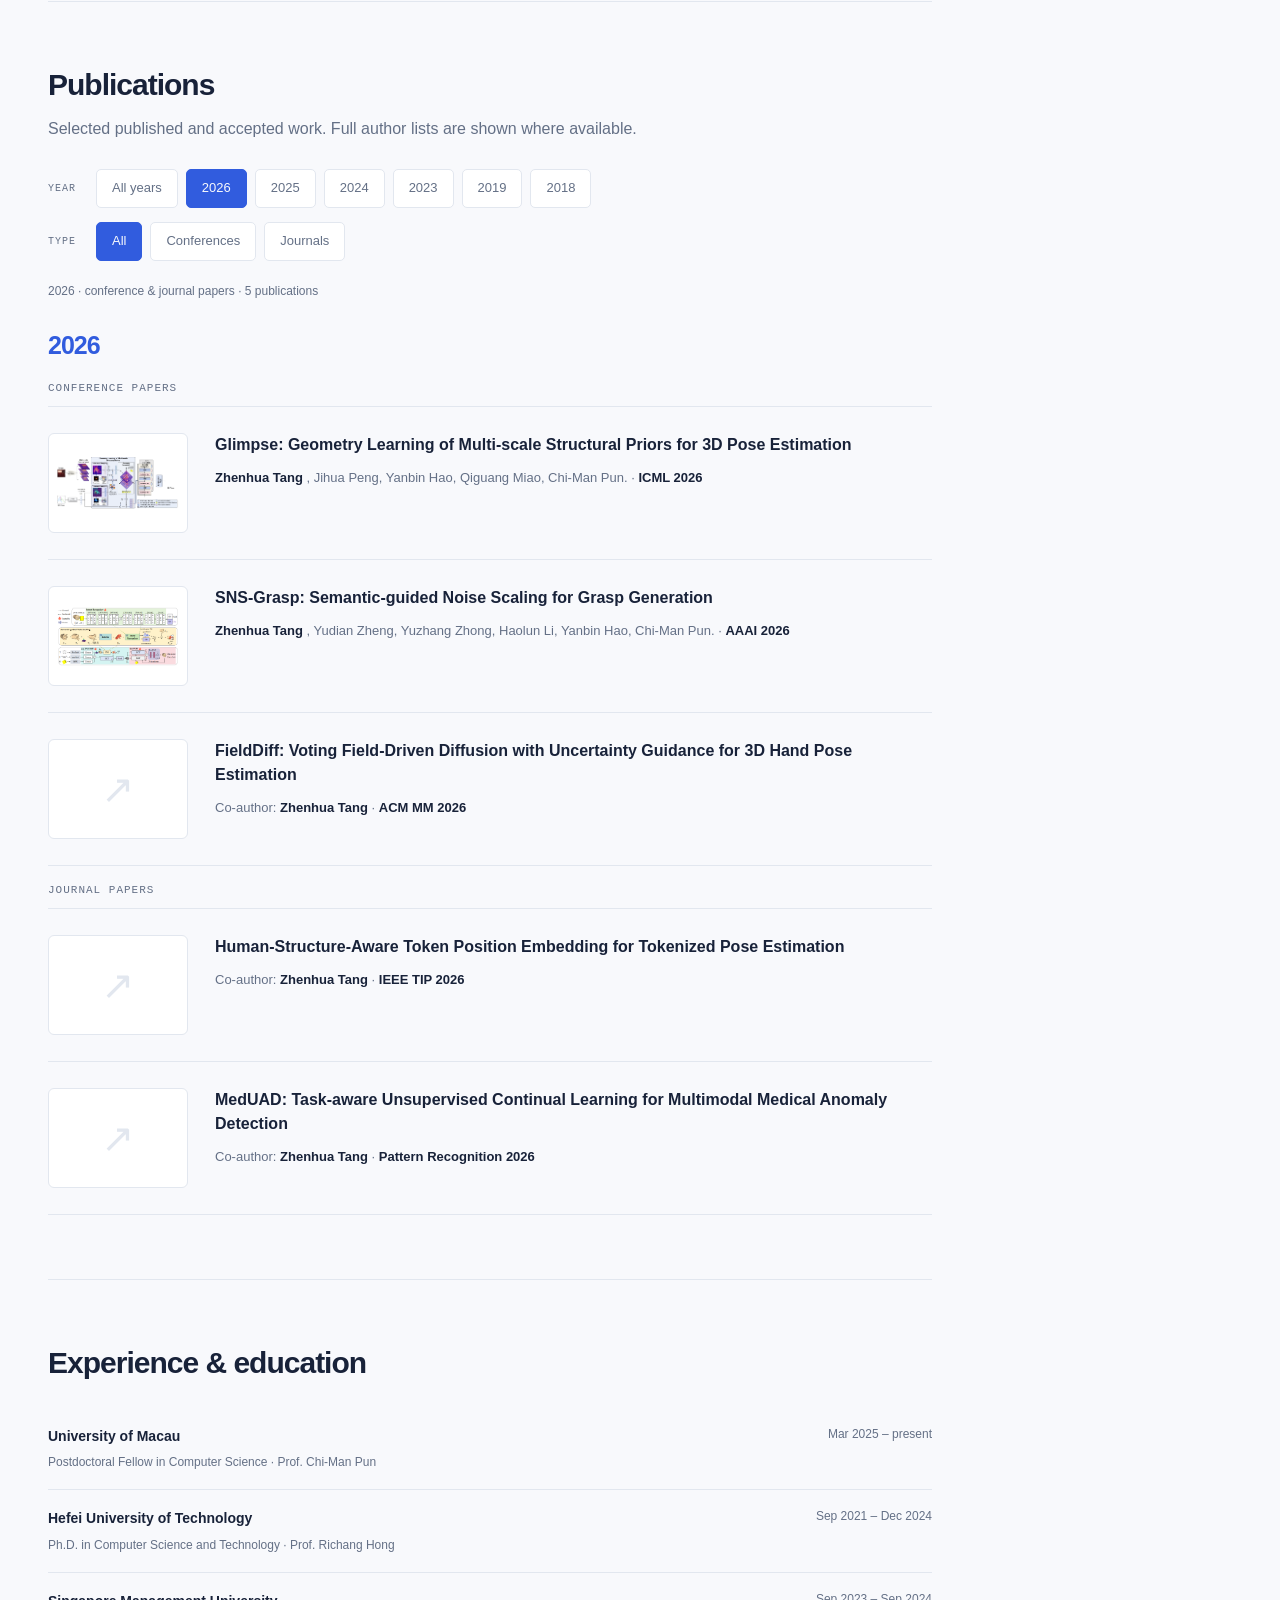
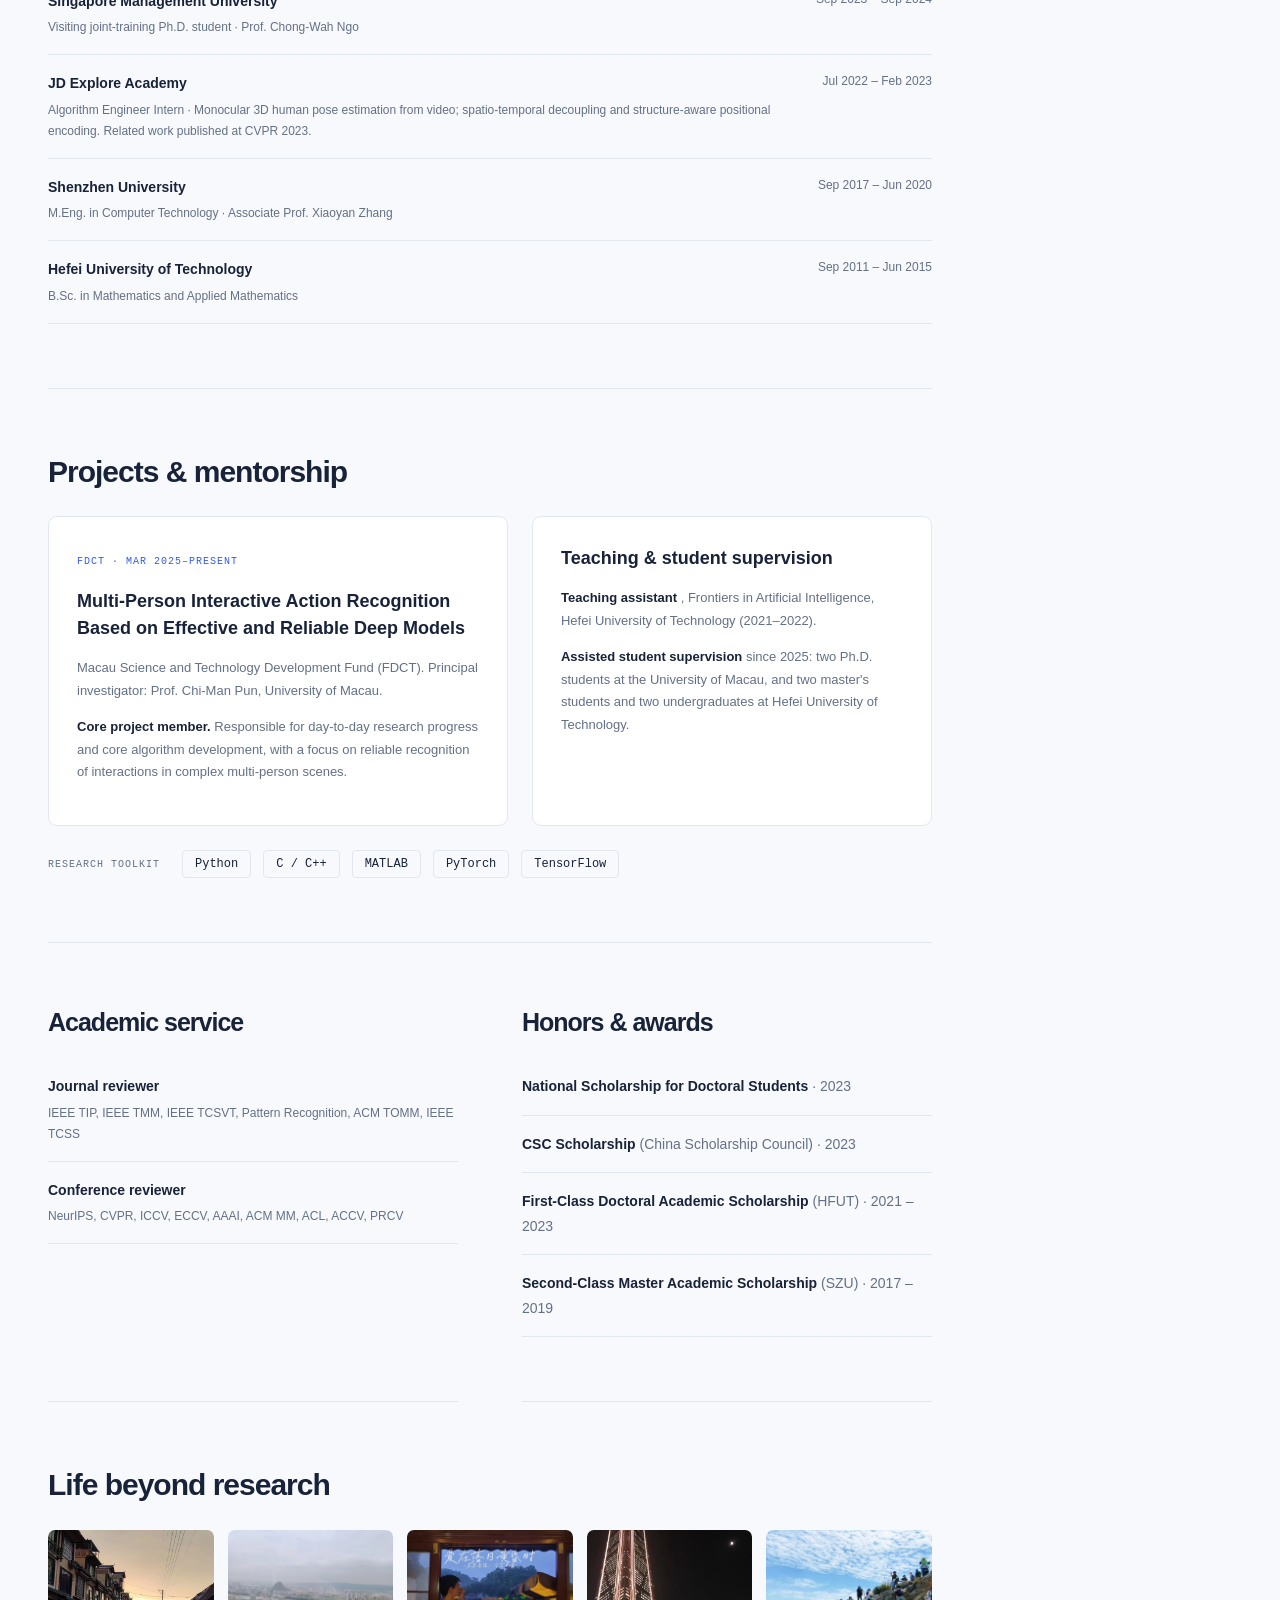
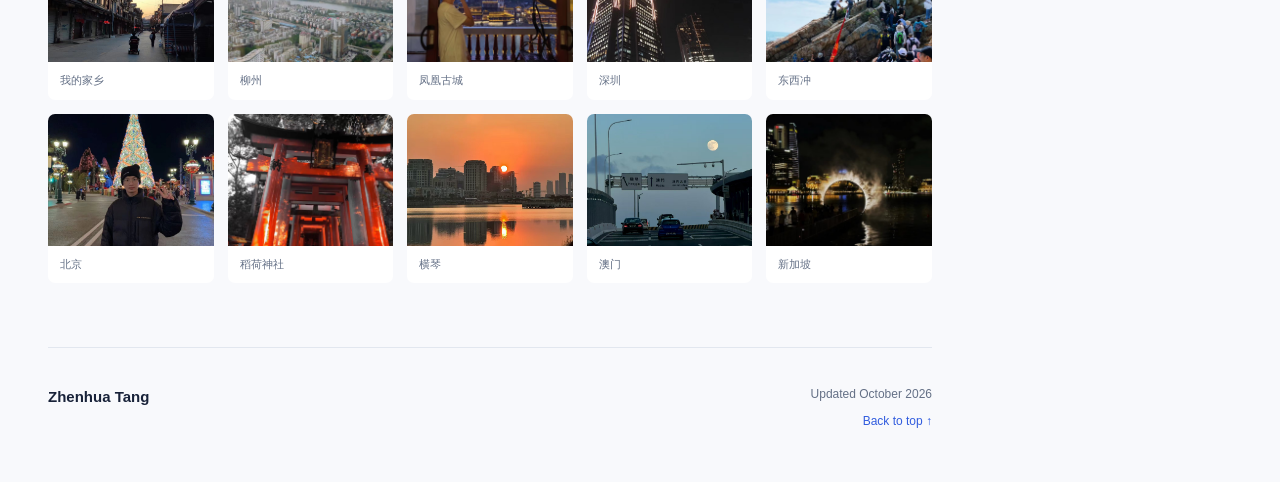
==== commit f246c8cd: "Unify homepage and CV wording and remove redundant slogans and summaries" ====
--- a/index.html
+++ b/index.html
@@ -13,7 +13,7 @@
    Zhenhua Tang · 唐振华 | Research
   </title>
   <link href="data:image/svg+xml,%3Csvg xmlns='http://www.w3.org/2000/svg' viewBox='0 0 80 80'%3E%3Crect width='80' height='80' rx='18' fill='%232f5be7'/%3E%3Ctext x='7' y='51' fill='white' font-size='30'%3EZHT%3C/text%3E%3C/svg%3E" rel="icon"/>
-  <link href="site.css?v=20261015d" rel="stylesheet"/>
+  <link href="site.css?v=20261015e" rel="stylesheet"/>
  </head>
  <body>
   <a class="skip" href="#main">
@@ -52,9 +52,6 @@
   <main id="main">
    <section class="hero" id="home">
     <div>
-     <p class="eyebrow">
-      3D VISION / HUMAN MOTION / EMBODIED INTERACTION
-     </p>
      <h1>
       Zhenhua Tang
       <span lang="zh">
@@ -65,7 +62,7 @@
       Postdoctoral Fellow · University of Macau
      </p>
      <p class="hero-description">
-      Understanding human motion. Building toward embodied interaction.
+      3D human motion perception, understanding, and embodied interaction.
      </p>
      <div class="contact">
       <a class="primary" href="mailto:zhenhuat@foxmail.com">
@@ -83,63 +80,45 @@
      </div>
      <p class="location">
       Macau SAR, China
-      <span>
-       ·
-      </span>
-      Working with Prof. Chi-Man Pun
      </p>
     </div>
     <div class="portrait">
      <img alt="Portrait of Zhenhua Tang" height="280" src="portrait-2026.jpg" width="240"/>
-     <span>
-      VISION INTO UNDERSTANDING
-     </span>
     </div>
    </section>
    <section class="about" id="about">
     <div class="section-heading">
-     <p class="eyebrow">
-      A LITTLE CONTEXT
-     </p>
      <h2>
-      About me
+      Research focus
      </h2>
     </div>
     <div class="bio">
-     <p>
-      I am a Postdoctoral Fellow at the
-      <strong>
-       University of Macau
-      </strong>
-      , working with
-      <strong>
-       Prof. Chi-Man Pun
-      </strong>
-      . I received my Ph.D. in Computer Science and Technology from
-      <strong>
-       Hefei University of Technology
-      </strong>
-      , advised by
-      <strong>
-       Prof. Richang Hong
-      </strong>
-      , and was a visiting joint-training Ph.D. student at
-      <strong>
-       Singapore Management University
-      </strong>
-      with
-      <strong>
-       Prof. Chong-Wah Ngo
-      </strong>
-      .
-     </p>
-     <p>
-      My research connects
-      <strong>
-       3D human motion perception, understanding, and embodied physical interaction
-      </strong>
-      . I study structured pose and motion modeling, action quality assessment, multi-person interaction understanding, and dexterous grasp generation.
-     </p>
+     <div class="research-themes">
+      <article>
+       <h3>
+        Structured pose &amp; motion
+       </h3>
+       <p>
+        Spatial structure, temporal dependencies, and frequency cues for efficient 3D human pose estimation, hand reconstruction, and motion refinement.
+       </p>
+      </article>
+      <article>
+       <h3>
+        Actions &amp; interactions
+       </h3>
+       <p>
+        Training-trajectory-based collaborative decoding for action quality assessment, and VLM-based instance-level reasoning for multi-person interaction.
+       </p>
+      </article>
+      <article>
+       <h3>
+        Dexterous physical interaction
+       </h3>
+       <p>
+        Task semantics, object geometry, and contact constraints for grasp generation, with kinematic temporal cues for pressure estimation.
+       </p>
+      </article>
+     </div>
      <div class="research-stats">
       <div>
        <strong>
@@ -157,14 +136,6 @@
         First / corresponding author
        </span>
       </div>
-      <div>
-       <strong>
-        3
-       </strong>
-       <span>
-        Connected research themes
-       </span>
-      </div>
      </div>
      <p class="stat-note">
       Publication totals as reported in my October 2026 CV.
@@ -173,18 +144,9 @@
    </section>
    <section id="research">
     <div class="section-heading">
-     <p class="eyebrow">
-      SELECTED WORK
-     </p>
      <h2>
       Research highlights
-      <span class="dot">
-       .
-      </span>
      </h2>
-     <p>
-      From structured perception to physical interaction.
-     </p>
     </div>
     <div class="featured">
      <a class="feature" href="#paper-1">
@@ -192,11 +154,8 @@
        <img alt="Glimpse framework: geometry learning of multi-scale structural priors" decoding="async" fetchpriority="high" height="1711" loading="eager" src="figs/glimpse-framework-2026.png" width="4001"/>
       </div>
       <div class="feature-copy">
-       <small>
-        01 / 3D HUMAN POSE
-       </small>
        <h3>
-        Glimpse: Geometry Learning of Multi-scale Structural Priors for 3D Pose Estimation
+        Glimpse
        </h3>
        <span>
         Explore publication ↓
@@ -208,11 +167,8 @@
        <img alt="SNS-Grasp: Semantic-guided Noise Scaling for Grasp Generation" loading="lazy" src="figs/sns_grasp_framework.png"/>
       </div>
       <div class="feature-copy">
-       <small>
-        02 / ROBOTIC GRASPING
-       </small>
        <h3>
-        SNS-Grasp: Semantic-guided Noise Scaling for Grasp Generation
+        SNS-Grasp
        </h3>
        <span>
         Explore publication ↓
@@ -224,11 +180,8 @@
        <img alt="3D Human Pose Estimation with Spatio-Temporal Criss-cross Attention" loading="lazy" src="figs/cvpr23_stc.png"/>
       </div>
       <div class="feature-copy">
-       <small>
-        03 / SPATIO-TEMPORAL LEARNING
-       </small>
        <h3>
-        3D Human Pose Estimation with Spatio-Temporal Criss-cross Attention
+        STCFormer
        </h3>
        <span>
         Explore publication ↓
@@ -236,52 +189,11 @@
       </div>
      </a>
     </div>
-    <div class="research-themes">
-     <article>
-      <span>
-       01 / PERCEPTION
-      </span>
-      <h3>
-       Structured pose &amp; motion
-      </h3>
-      <p>
-       Spatial structure, temporal dependencies, and frequency cues for efficient 3D human pose estimation, hand reconstruction, and motion refinement.
-      </p>
-     </article>
-     <article>
-      <span>
-       02 / UNDERSTANDING
-      </span>
-      <h3>
-       Actions &amp; interactions
-      </h3>
-      <p>
-       Training-trajectory-based collaborative decoding for action quality assessment, and VLM-based instance-level reasoning for multi-person interaction.
-      </p>
-     </article>
-     <article>
-      <span>
-       03 / EMBODIMENT
-      </span>
-      <h3>
-       Dexterous physical interaction
-      </h3>
-      <p>
-       Task semantics, object geometry, and contact constraints for grasp generation, with kinematic temporal cues for pressure estimation.
-      </p>
-     </article>
-    </div>
    </section>
    <section id="publication">
     <div class="section-heading">
-     <p class="eyebrow">
-      RESEARCH OUTPUT
-     </p>
      <h2>
       Publications
-      <span class="dot">
-       .
-      </span>
      </h2>
      <p>
       Selected published and accepted work. Full author lists are shown where available.
@@ -358,9 +270,6 @@
           <b>
            ICML 2026
           </b>
-          <span>
-           CCF-A
-          </span>
          </div>
          <div class="pub-links">
          </div>
@@ -499,9 +408,6 @@
           <b>
            AAAI 2025
           </b>
-          <span>
-           CCF-A
-          </span>
          </div>
          <div class="pub-links">
          </div>
@@ -623,9 +529,6 @@
           <b>
            CVPR 2023
           </b>
-          <span>
-           CCF-A
-          </span>
          </div>
          <div class="pub-links">
           <a href="https://openaccess.thecvf.com/content/CVPR2023/papers/Tang_3D_Human_Pose_Estimation_With_Spatio-Temporal_Criss-Cross_Attention_CVPR_2023_paper.pdf">
@@ -684,9 +587,6 @@
           <b>
            IEEE TMM 2023
           </b>
-          <span>
-           中科院一区
-          </span>
          </div>
          <div class="pub-links">
           <a href="https://ieeexplore.ieee.org/document/10029937">
@@ -713,9 +613,6 @@
           <b>
            IEEE TCSVT 2023
           </b>
-          <span>
-           中科院一区
-          </span>
          </div>
          <div class="pub-links">
          </div>
@@ -818,9 +715,6 @@
           <b>
            IEEE TCSVT 2018
           </b>
-          <span>
-           中科院一区
-          </span>
          </div>
          <div class="pub-links">
           <a href="https://ieeexplore.ieee.org/document/8319951">
@@ -835,20 +729,9 @@
     <p hidden="" id="empty">
      No publications in this category for the selected year.
     </p>
-    <aside class="ongoing">
-     <span>
-      ONGOING RESEARCH
-     </span>
-     <p>
-      Current work extends into action quality assessment, vision-language reasoning for multi-person interaction, and pressure estimation for physically grounded grasping.
-     </p>
-    </aside>
    </section>
    <section id="experience">
     <div class="section-heading">
-     <p class="eyebrow">
-      THE JOURNEY
-     </p>
      <h2>
       Experience &amp; education
      </h2>
@@ -924,9 +807,6 @@
    </section>
    <section id="projects">
     <div class="section-heading">
-     <p class="eyebrow">
-      RESEARCH IN PRACTICE
-     </p>
      <h2>
       Projects &amp; mentorship
      </h2>
@@ -950,11 +830,8 @@
       </p>
      </article>
      <article class="project-card">
-      <span class="project-label">
-       TEACHING &amp; SUPERVISION
-      </span>
       <h3>
-       Sharing knowledge, building together.
+       Teaching &amp; student supervision
       </h3>
       <p>
        <strong>
@@ -993,9 +870,6 @@
    </section>
    <div class="details-grid">
     <section id="service">
-     <p class="eyebrow">
-      COMMUNITY
-     </p>
      <h2>
       Academic service
      </h2>
@@ -1019,9 +893,6 @@
      </ul>
     </section>
     <section id="awards">
-     <p class="eyebrow">
-      RECOGNITION
-     </p>
      <h2>
       Honors &amp; awards
      </h2>
@@ -1055,18 +926,9 @@
    </div>
    <section id="travels">
     <div class="section-heading">
-     <p class="eyebrow">
-      BEYOND THE LAB
-     </p>
      <h2>
-      Places &amp; moments
-      <span class="dot">
-       .
-      </span>
+      Life beyond research
      </h2>
-     <p>
-      A few glimpses of life along the way.
-     </p>
     </div>
     <div class="gallery">
      <button aria-label="View photo: 我的家乡" class="photo">
@@ -1143,9 +1005,6 @@
      </button>
     </div>
     <div id="visitor-body">
-     <p class="visitor-subtitle">
-      See where visitors come from.
-     </p>
      <div id="visitor-widget">
      </div>
      <p id="visitor-status" role="status">
@@ -1169,9 +1028,6 @@
      <strong>
       Zhenhua Tang
      </strong>
-     <p>
-      Computer vision · Human motion · Robotic grasping
-     </p>
     </div>
     <div>
      <span>
@@ -1191,9 +1047,9 @@
    <p>
    </p>
   </dialog>
-  <script defer="" src="site-config.js?v=20261015d">
+  <script defer="" src="site-config.js?v=20261015e">
   </script>
-  <script defer="" src="site.js?v=20261015d">
+  <script defer="" src="site.js?v=20261015e">
   </script>
   <dialog id="command-palette">
    <div class="palette-head">
@@ -1208,39 +1064,21 @@
    <div id="command-options">
     <a href="#research">
      Research highlights
-     <span>
-      01
-     </span>
     </a>
     <a href="#publication">
      Publications
-     <span>
-      03
-     </span>
     </a>
     <a href="#experience">
      Experience &amp; education
-     <span>
-      04
-     </span>
     </a>
     <a href="#projects">
      Projects &amp; mentorship
-     <span>
-      05
-     </span>
     </a>
     <a href="cv.html">
      English curriculum vitae
-     <span>
-      ↗
-     </span>
     </a>
     <a href="#travels">
-     Life beyond the lab
-     <span>
-      06
-     </span>
+     Life beyond research
     </a>
    </div>
    <p hidden="" id="command-empty">
--- a/site.css
+++ b/site.css
@@ -9,3 +9,5 @@
 /* Give the flat map enough width for its geographic markers and native statistics. */
 #visitors.visitor-card{max-width:288px;width:288px}#visitors #visitor-widget{width:254px;max-width:100%;margin:16px auto}#visitor-widget #mapmyvisitors-widget{max-width:100%;border-radius:5px;overflow:hidden}#visitor-widget .mapmyvisitors-bottom-text{white-space:normal;height:auto;min-height:26px;line-height:1.6;padding:5px 8px}#visitor-widget .mapmyvisitors-visitors{font-weight:600}#visitors .visitor-note{margin-top:16px}@media(min-width:1100px){body:has(#visitors:not([hidden])) main{max-width:min(1120px,calc(100% - 332px));margin-left:max(16px,calc((100vw - 1452px)/2));margin-right:316px}#visitors.visitor-card{width:282px;right:16px}#visitors #visitor-widget{width:248px}}@media(max-width:1099px){#visitors.visitor-card{width:288px;max-width:100%}}
 #visitor-details{display:block;text-align:center;font-size:10px;margin:16px 0 4px;line-height:1.7;font-weight:600}#visitor-details[hidden]{display:none}
+/* Consistent content hierarchy: one research overview, concise work entry points. */
+#about{grid-template-columns:200px 1fr;gap:32px}#about .research-themes{margin-top:0;grid-template-columns:1fr;gap:14px}#about .research-themes article{padding:0;border:0}#about .research-themes h3{font-size:16px;margin:0 0 5px;color:var(--text)}#about .research-themes p{font-size:14px;line-height:1.8;margin:0;color:var(--muted)}#about .research-stats{grid-template-columns:repeat(2,minmax(0,1fr));max-width:430px}.feature-copy h3{font-size:21px;margin:0 0 15px}.feature-copy{padding:22px}.section-heading{margin-bottom:26px}.project-card h3{margin-top:0}.project-card:has(.project-label) h3{margin-top:15px}@media(max-width:800px){#about{grid-template-columns:1fr;gap:0}}@media(max-width:560px){.feature-copy h3{font-size:18px}.feature-copy{align-self:center}}
